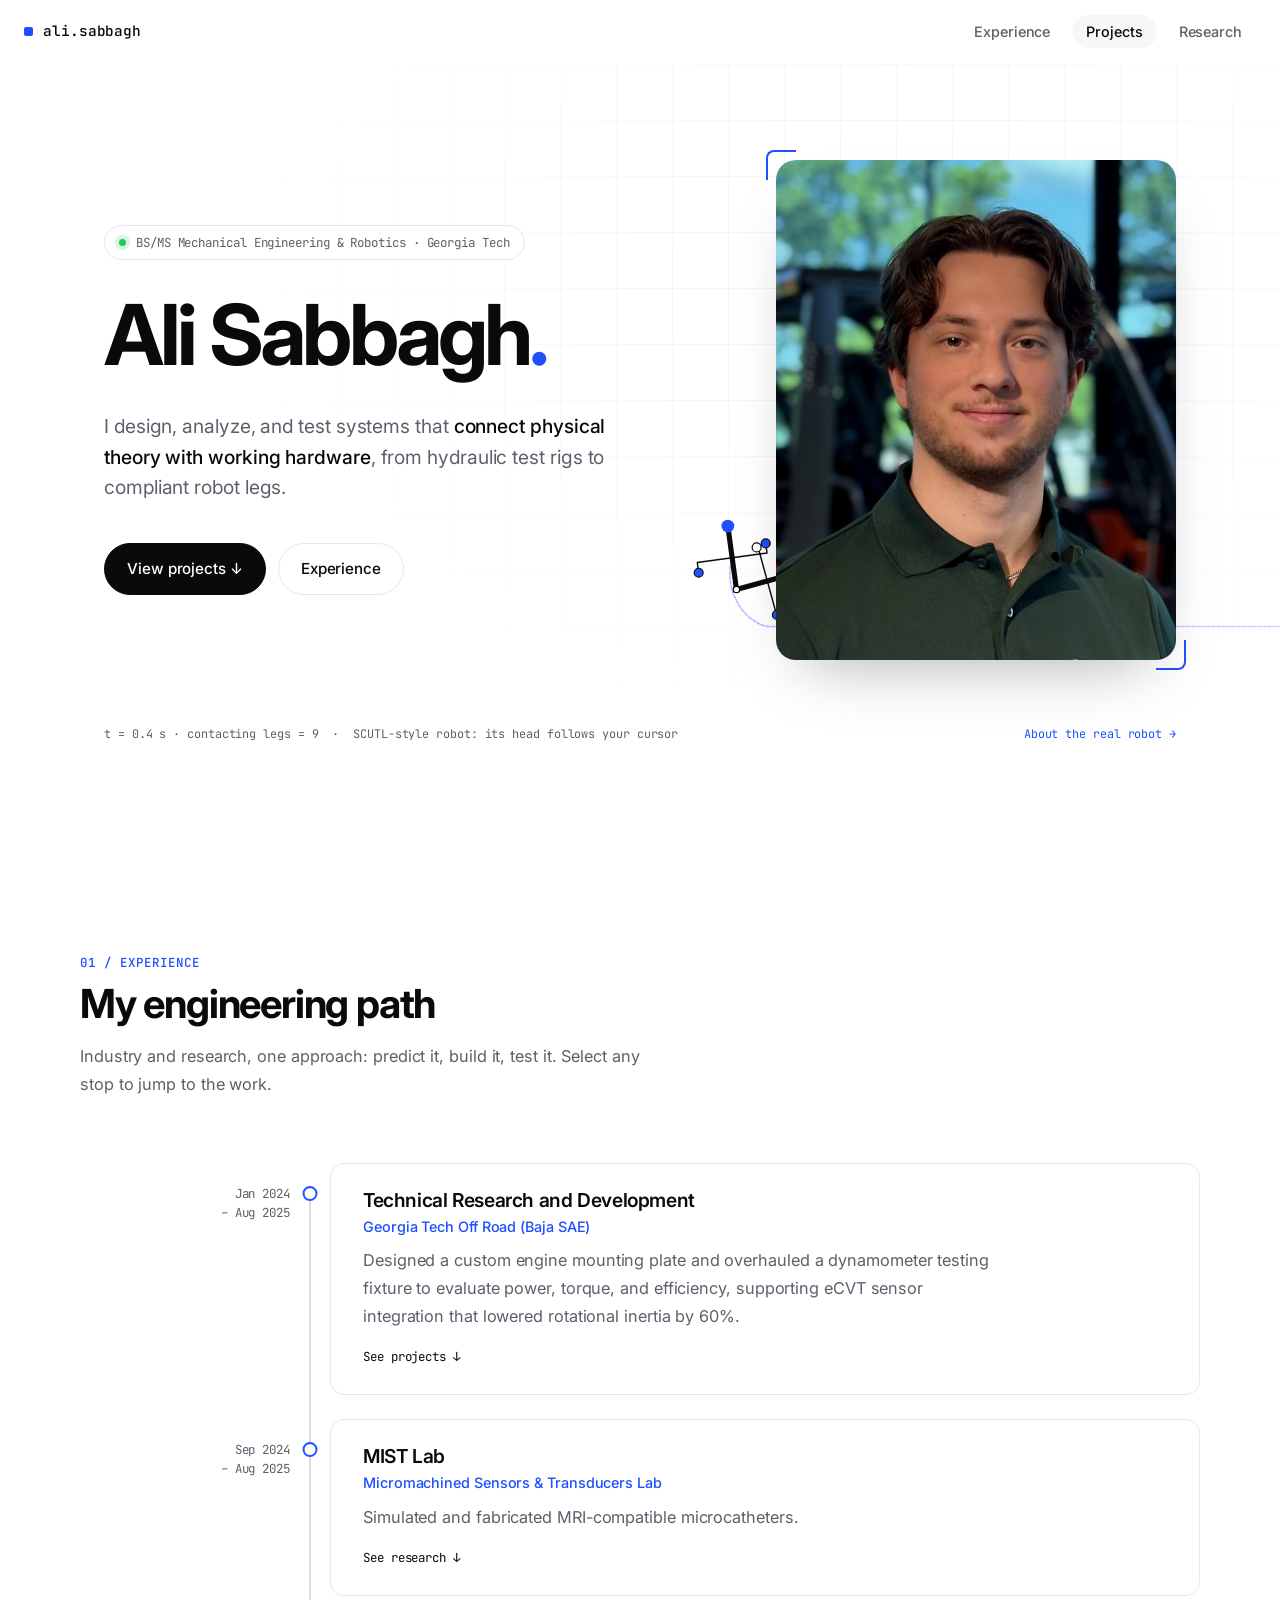
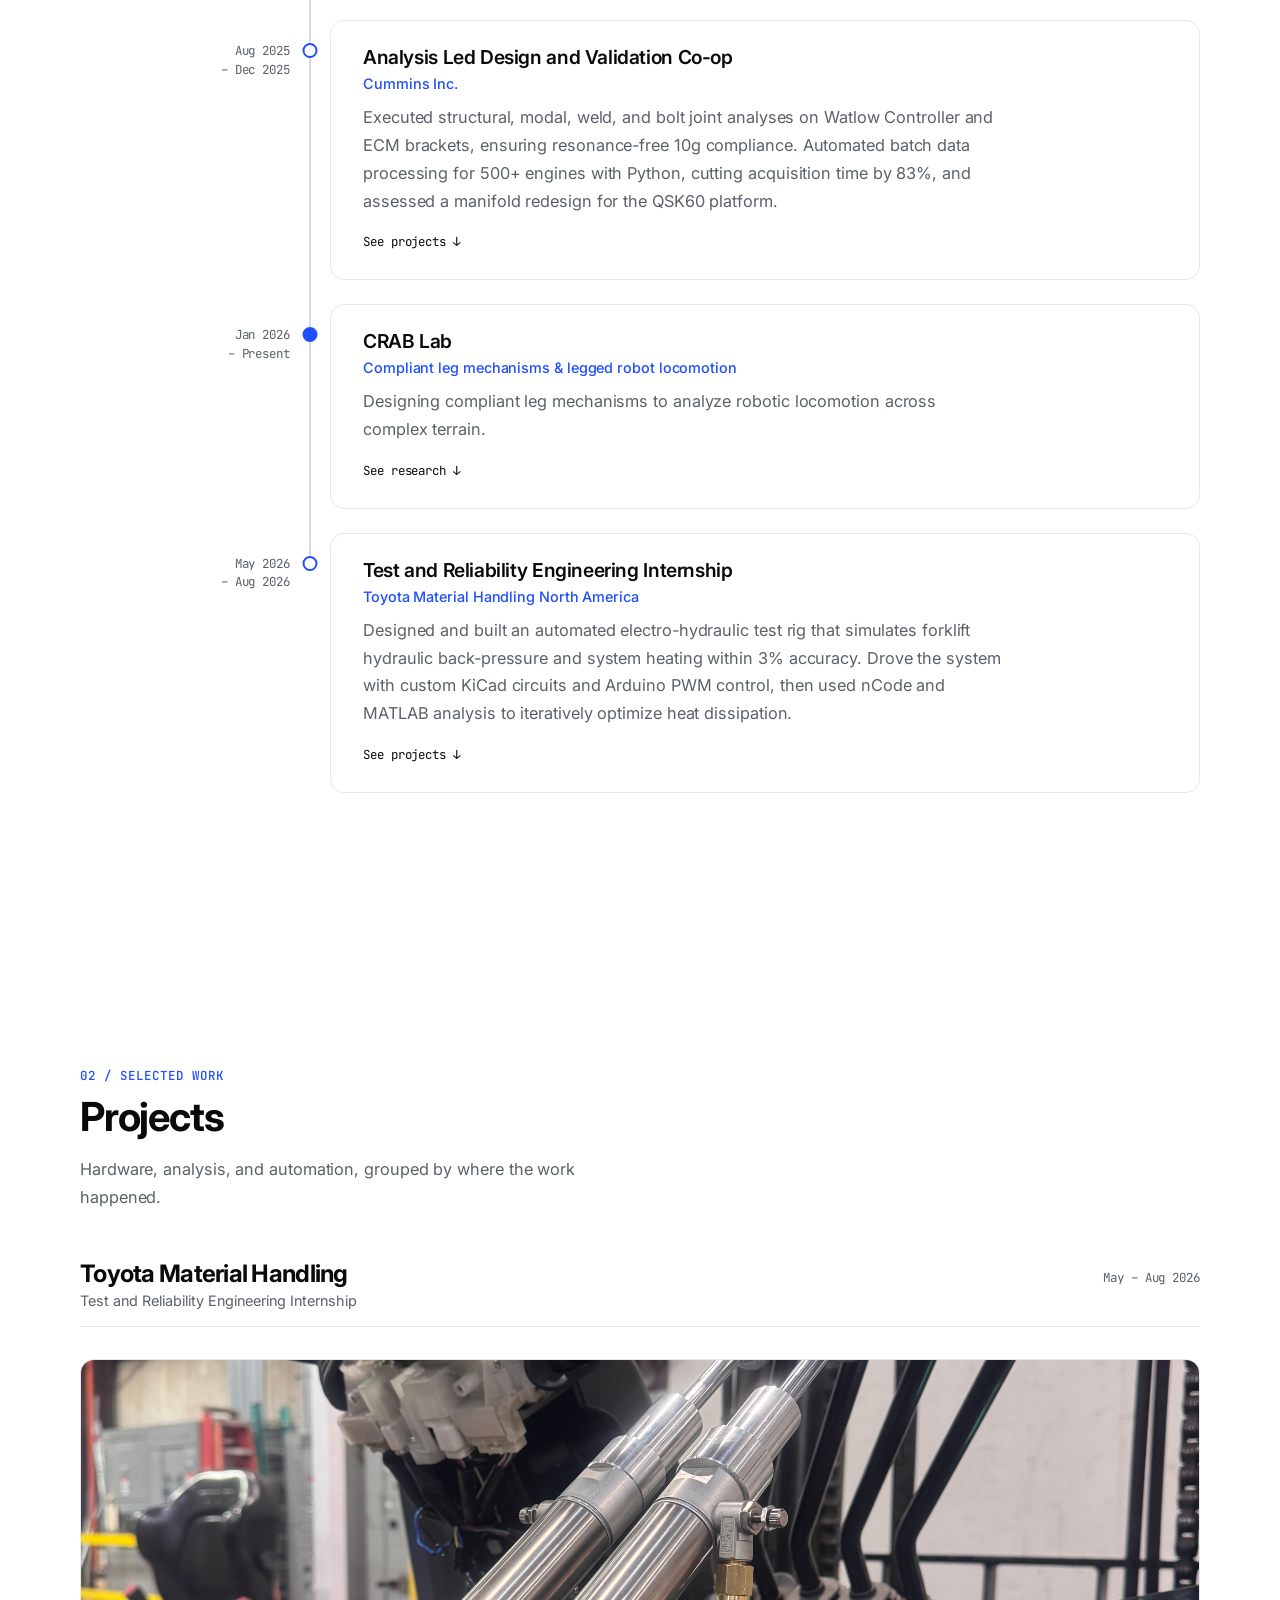
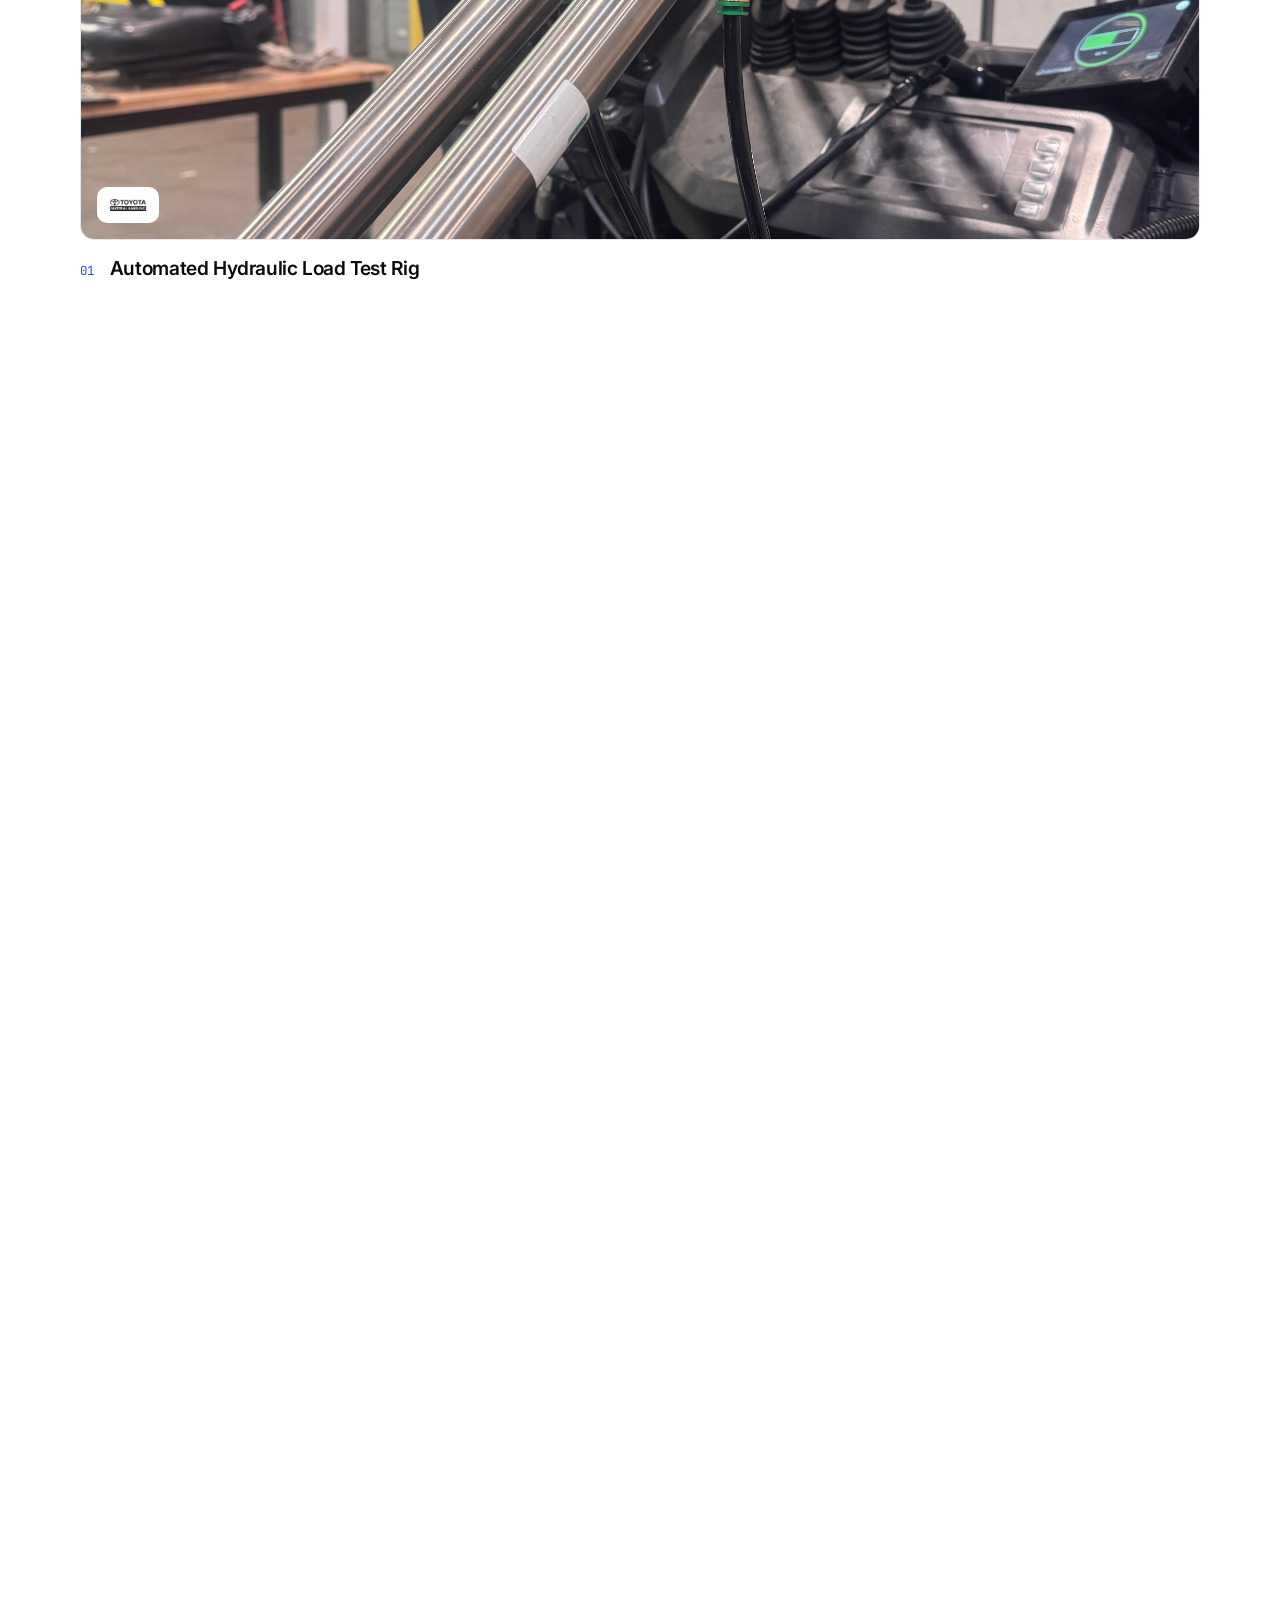
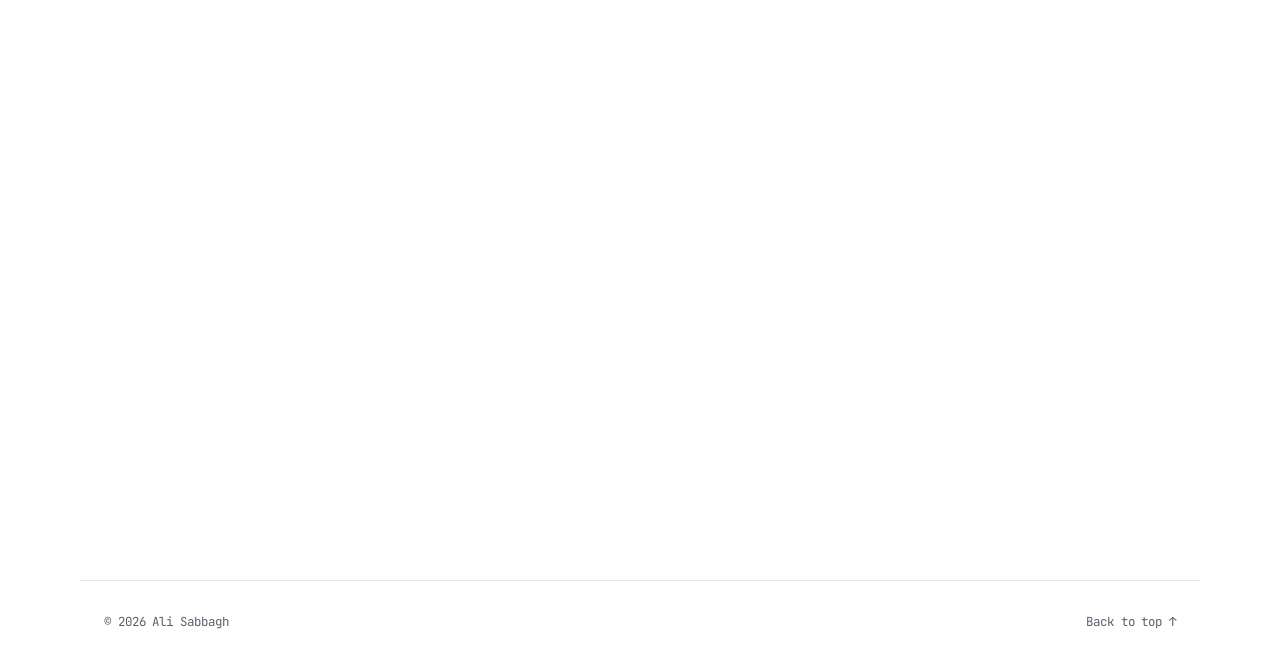
==== index.html @ c1d0563e "Redesign portfolio: white minimal theme, timeline, centipede hero, grouped work - New white design s" ====
<!DOCTYPE html>
<html lang="en">
<head>
  <meta charset="UTF-8">
  <meta name="viewport" content="width=device-width, initial-scale=1.0">
  <title>Ali Sabbagh — Mechanical Engineering &amp; Robotics</title>
  <meta name="description" content="Portfolio of Ali Sabbagh: mechanical engineering and robotics projects across Cummins, Toyota Material Handling, and Georgia Tech research labs.">

  <link rel="preconnect" href="https://fonts.googleapis.com">
  <link rel="preconnect" href="https://fonts.gstatic.com" crossorigin>
  <link href="https://fonts.googleapis.com/css2?family=Inter:wght@400;500;600;700&family=JetBrains+Mono:wght@400;500&display=swap" rel="stylesheet">

  <script>document.documentElement.classList.add('js');</script>
  <link rel="stylesheet" href="css/style.css">
</head>
<body>

  <!-- ============================= NAVIGATION ============================= -->
  <nav class="site-nav">
    <a class="site-nav__brand" href="#home">ali.sabbagh</a>
    <ul class="site-nav__list">
      <li><a class="site-nav__link" href="#experience">Experience</a></li>
      <li><a class="site-nav__link" href="#projects">Projects</a></li>
      <li><a class="site-nav__link" href="#research">Research</a></li>
    </ul>
  </nav>

  <main>

    <!-- ============================= HERO ============================= -->
    <section id="home" class="hero">
      <canvas id="scuttl-canvas" class="hero__canvas" aria-hidden="true"></canvas>
      <div class="container">
        <div class="hero__inner">
          <div class="reveal">
            <div class="hero__status">BS/MS Mechanical Engineering &amp; Robotics · Georgia Tech</div>
            <h1 class="hero__name">Ali Sabbagh<span>.</span></h1>
            <p class="hero__tagline">
              I design, analyze, and test systems that
              <strong>connect physical theory with working hardware</strong>,
              from hydraulic test rigs to compliant robot legs.
            </p>
            <div class="hero__actions">
              <a class="btn btn--primary" href="#projects">View projects &darr;</a>
              <a class="btn btn--ghost" href="#experience">Experience</a>
            </div>
          </div>
          <div class="hero__photo reveal" style="--delay: 150ms">
            <img src="images/IMG_5562 (1).jpeg" alt="Portrait of Ali Sabbagh">
          </div>
        </div>

        <!-- Small caption for the simulation drawn behind the hero (js/centipede.js) -->
        <div class="hero__note reveal" style="--delay: 250ms">
          <span><span id="scuttl-readout">t = 0.0 s &middot; contacting legs = 10</span> &nbsp;&middot;&nbsp; SCUTL-style robot: its head follows your cursor</span>
          <a href="research/crab-lab.html">About the real robot &rarr;</a>
        </div>
      </div>
    </section>

    <!-- ============================= EXPERIENCE TIMELINE ============================= -->
    <!-- Chronological, top to bottom. Each card links to the matching project group
         (#toyota, #cummins, #personal) #mist, or #crab. Duplicate a .tl-item to add one. -->
    <section id="experience" class="section container">
      <div class="section-layout">
        <div class="section-head reveal">
          <span class="eyebrow">01 / Experience</span>
          <h2 class="section-heading">My engineering path</h2>
          <p class="section-lede">Industry and research, one approach: predict it, build it, test it. Select any stop to jump to the work.</p>
        </div>

        <ol class="timeline">

          <li class="tl-item reveal">
            <div class="tl-date">Jan 2024<br>&ndash; Aug 2025</div>
            <div class="tl-rail"></div>
            <a class="tl-card" href="#personal">
              <div class="tl-card__role">Technical Research and Development</div>
              <div class="tl-card__org">Georgia Tech Off Road (Baja SAE)</div>
              <p class="tl-card__text">Designed a custom engine mounting plate and overhauled a dynamometer testing fixture to evaluate power, torque, and efficiency, supporting eCVT sensor integration that lowered rotational inertia by 60%.</p>
              <span class="tl-card__cta">See projects &darr;</span>
            </a>
          </li>

          <li class="tl-item reveal">
            <div class="tl-date">Sep 2024<br>&ndash; Aug 2025</div>
            <div class="tl-rail"></div>
            <a class="tl-card" href="#mist">
              <div class="tl-card__role">MIST Lab</div>
              <div class="tl-card__org">Micromachined Sensors &amp; Transducers Lab</div>
              <p class="tl-card__text">Simulated and fabricated MRI-compatible microcatheters.</p>
              <span class="tl-card__cta">See research &darr;</span>
            </a>
          </li>

          <li class="tl-item reveal">
            <div class="tl-date">Aug 2025<br>&ndash; Dec 2025</div>
            <div class="tl-rail"></div>
            <a class="tl-card" href="#cummins">
              <div class="tl-card__role">Analysis Led Design and Validation Co-op</div>
              <div class="tl-card__org">Cummins Inc.</div>
              <p class="tl-card__text">Executed structural, modal, weld, and bolt joint analyses on Watlow Controller and ECM brackets, ensuring resonance-free 10g compliance. Automated batch data processing for 500+ engines with Python, cutting acquisition time by 83%, and assessed a manifold redesign for the QSK60 platform.</p>
              <span class="tl-card__cta">See projects &darr;</span>
            </a>
          </li>

          <li class="tl-item tl-item--now reveal">
            <div class="tl-date">Jan 2026<br>&ndash; Present</div>
            <div class="tl-rail"></div>
            <a class="tl-card" href="#crab">
              <div class="tl-card__role">CRAB Lab</div>
              <div class="tl-card__org">Compliant leg mechanisms &amp; legged robot locomotion</div>
              <p class="tl-card__text">Designing compliant leg mechanisms to analyze robotic locomotion across complex terrain.</p>
              <span class="tl-card__cta">See research &darr;</span>
            </a>
          </li>

          <li class="tl-item reveal">
            <div class="tl-date">May 2026<br>&ndash; Aug 2026</div>
            <div class="tl-rail"></div>
            <a class="tl-card" href="#toyota">
              <div class="tl-card__role">Test and Reliability Engineering Internship</div>
              <div class="tl-card__org">Toyota Material Handling North America</div>
              <p class="tl-card__text">Designed and built an automated electro-hydraulic test rig that simulates forklift hydraulic back-pressure and system heating within 3% accuracy. Drove the system with custom KiCad circuits and Arduino PWM control, then used nCode and MATLAB analysis to iteratively optimize heat dissipation.</p>
              <span class="tl-card__cta">See projects &darr;</span>
            </a>
          </li>

        </ol>
      </div>
    </section>

    <!-- ============================= PROJECTS ============================= -->
    <!-- One group per experience; ids match the timeline links above. -->
    <section id="projects" class="section container">
      <div class="section-layout">
        <div class="section-head reveal">
          <span class="eyebrow">02 / Selected work</span>
          <h2 class="section-heading">Projects</h2>
          <p class="section-lede">Hardware, analysis, and automation, grouped by where the work happened.</p>
        </div>
        <div class="project-groups">

        <div class="project-group" id="toyota">
          <div class="project-group__head reveal">
            <h3 class="project-group__title">Toyota Material Handling<small>Test and Reliability Engineering Internship</small></h3>
            <span class="project-group__dates">May &ndash; Aug 2026</span>
          </div>
          <div class="thumb-grid thumb-grid--projects thumb-grid--featured">

        <a class="thumb reveal" href="projects/project-1.html">
                      <div class="thumb__image-wrap">
                        <img class="thumb__image thumb__image--fill" src="images/IMG_6176.JPG" alt="Automated Hydraulic Load Test Rig thumbnail">
                        <div class="thumb__logo thumb__logo--white-bg"><img src="images/Toyota_Material_Handling_Logo.jpg" alt="Toyota Material Handling logo"></div>
                      </div>
                      <div class="thumb__meta"><span class="thumb__index">01</span><span class="thumb__title">Automated Hydraulic Load Test Rig</span></div>
                    </a>

          </div>
        </div>

        <div class="project-group" id="cummins">
          <div class="project-group__head reveal">
            <h3 class="project-group__title">Cummins<small>Analysis Led Design and Validation Co-op</small></h3>
            <span class="project-group__dates">Aug &ndash; Dec 2025</span>
          </div>
          <div class="thumb-grid thumb-grid--projects thumb-grid--three">

        <a class="thumb reveal" href="projects/project-2.html">
                      <div class="thumb__image-wrap">
                        <img class="thumb__image thumb__image--fill" src="images/maxStressWatlow.svg" alt="QSK78 Bracket Structural Validation thumbnail">
                        <div class="thumb__logo"><img src="images/Cummins-Logo.png" alt="Cummins logo"></div>
                      </div>
                      <div class="thumb__meta"><span class="thumb__index">02</span><span class="thumb__title">QSK78 Bracket Structural Validation</span></div>
                    </a>

        <a class="thumb reveal" href="projects/project-3.html">
                      <div class="thumb__image-wrap">
                        <img class="thumb__image thumb__image--inset" src="images/pipeline.svg" alt="Duty Cycle Data Pipeline Automation thumbnail">
                        <div class="thumb__logo"><img src="images/Cummins-Logo.png" alt="Cummins logo"></div>
                      </div>
                      <div class="thumb__meta"><span class="thumb__index">03</span><span class="thumb__title">Duty Cycle Data Pipeline Automation</span></div>
                    </a>

        <a class="thumb reveal" href="projects/project-4.html">
                      <div class="thumb__image-wrap">
                        <img class="thumb__image thumb__image--fill" src="images/maxStress.svg" alt="Handhold Cover Structural &amp; Weld Validation thumbnail">
                        <div class="thumb__logo"><img src="images/Cummins-Logo.png" alt="Cummins logo"></div>
                      </div>
                      <div class="thumb__meta"><span class="thumb__index">04</span><span class="thumb__title">Handhold Cover Structural &amp; Weld Validation</span></div>
                    </a>

          </div>
        </div>

        <div class="project-group" id="personal">
          <div class="project-group__head reveal">
            <h3 class="project-group__title">Personal &amp; class projects<small>Georgia Tech Off Road and coursework</small></h3>
            <span class="project-group__dates">Jan 2024 &ndash; present</span>
          </div>
          <div class="thumb-grid thumb-grid--projects ">

        <a class="thumb reveal" href="projects/project-5.html">
                      <div class="thumb__image-wrap">
                        <img class="thumb__image" src="images/dynoCad.svg" alt="Dynamometer Engine Mount thumbnail">
                      </div>
                      <div class="thumb__meta"><span class="thumb__index">05</span><span class="thumb__title">Dynamometer Engine Mount</span></div>
                      <div class="thumb__subtitle">eCVT dynamometer test rig · Georgia Tech Off Road</div>
                    </a>

        <a class="thumb reveal" href="projects/project-6.html">
                      <div class="thumb__image-wrap">
                        <img class="thumb__image" src="images/labeledCad.svg" alt="The Emotional Wrecks Robot thumbnail">
                      </div>
                      <div class="thumb__meta"><span class="thumb__index">06</span><span class="thumb__title">The Emotional Wrecks Robot</span></div>
                      <div class="thumb__subtitle">ME 2110, Georgia Tech</div>
                    </a>

          </div>
        </div>

        </div>
      </div>
    </section>

    <!-- ============================= RESEARCH ============================= -->
    <!-- One group per lab; ids match the timeline links. -->
    <section id="research" class="section container">
      <div class="section-layout">
        <div class="section-head reveal">
          <span class="eyebrow">03 / Labs</span>
          <h2 class="section-heading">Research</h2>
          <p class="section-lede">Two labs at Georgia Tech: legged robot locomotion and MRI-compatible microcatheters.</p>
        </div>
        <div class="project-groups">

        <div class="project-group" id="crab">
          <div class="project-group__head reveal">
            <h3 class="project-group__title"><a href="research/crab-lab.html">CRAB Lab</a><small>Compliant leg mechanisms &amp; legged robot locomotion</small></h3>
            <span class="project-group__dates">Jan 2026 &ndash; present</span>
          </div>
          <div class="thumb-grid thumb-grid--projects thumb-grid--three">

            <a class="thumb reveal" href="research/crab-compliant-leg.html">
              <div class="thumb__image-wrap">
                <img class="thumb__image thumb__image--fill" src="images/crab-compliant-leg-3d.png" alt="Compliant Leg Redesign thumbnail">
              </div>
              <div class="thumb__meta"><span class="thumb__index">01</span><span class="thumb__title">Compliant Leg Redesign</span></div>
              <div class="thumb__subtitle">Variable-stiffness legs for the SCUTTLE robot</div>
            </a>

            <a class="thumb reveal" href="research/crab-steering-tests.html" style="--delay: 100ms">
              <div class="thumb__image-wrap">
                <img class="thumb__image thumb__image--inset" src="images/crab-scutl-steering-endpoints.png" alt="SCUTL Steering Tests thumbnail">
              </div>
              <div class="thumb__meta"><span class="thumb__index">02</span><span class="thumb__title">SCUTL Steering Tests</span></div>
              <div class="thumb__subtitle">Steering a centipede robot by posture alone</div>
            </a>

            <a class="thumb reveal" href="research/crab-lab.html#locomotion" style="--delay: 200ms">
              <div class="thumb__image-wrap">
                <img class="thumb__image thumb__image--fill" src="images/crab-scuttle-rough-terrain.png" alt="Multi-Legged Locomotion Study thumbnail">
              </div>
              <div class="thumb__meta"><span class="thumb__index">03</span><span class="thumb__title">Multi-Legged Locomotion Study</span></div>
              <div class="thumb__subtitle">Team robophysics study, presented at APS 2026</div>
            </a>

          </div>
        </div>

        <div class="project-group" id="mist">
          <div class="project-group__head reveal">
            <h3 class="project-group__title"><a href="research/mist-lab.html">MIST Lab</a><small>Micromachined Sensors &amp; Transducers Lab</small></h3>
            <span class="project-group__dates">Sep 2024 &ndash; Aug 2025</span>
          </div>
          <div class="thumb-grid thumb-grid--projects thumb-grid--featured">

            <a class="thumb reveal" href="research/mist-lab.html">
              <div class="thumb__image-wrap">
                <img class="thumb__image thumb__image--fill" src="images/IMG_3416.JPG" alt="MIST Lab MRI-compatible microcatheter thumbnail">
              </div>
              <div class="thumb__meta"><span class="thumb__index">01</span><span class="thumb__title">MRI-Compatible Microcatheters</span></div>
              <div class="thumb__subtitle">PURA-funded independent study</div>
            </a>

          </div>
        </div>

        </div>
      </div>
    </section>

    <!-- ============================= CLOSING ============================= -->
    <section class="cta container">
      <div class="cta__box reveal">
        <h2 class="cta__title">Building something physical? Let's talk.</h2>
        <p class="cta__text">Open to engineering roles and collaborations in mechanical design, test, and robotics.</p>
        <!-- TODO: replace with your real email address -->
        <a class="btn" href="mailto:you@example.com">Get in touch &rarr;</a>
      </div>
    </section>

  </main>

  <footer class="site-footer">
    <span>&copy; 2026 Ali Sabbagh</span>
    <a href="#home">Back to top &uarr;</a>
  </footer>

  <script src="js/main.js"></script>
  <script src="js/centipede.js"></script>
</body>
</html>
---- css/style.css ----
/* =========================================================
   Design tokens
   White canvas, near-black ink, ONE electric-blue accent.
   Inter for reading, JetBrains Mono only for small "spec sheet"
   labels (dates, indices, tags) — that's the whole techy vibe.
   ========================================================= */
:root {
  --color-bg: #FFFFFF;
  --color-surface: #F6F7F9;
  --color-text: #0A0A0B;
  --color-accent: #1F4FFF;
  --color-accent-soft: #EEF2FF;
  --color-border: #E7E8EC;
  --color-muted: #5B606B;

  --font-base: 'Inter', -apple-system, BlinkMacSystemFont, 'Segoe UI', sans-serif;
  --font-mono: 'JetBrains Mono', ui-monospace, 'SF Mono', Menlo, Consolas, monospace;

  --content-max-width: 1120px;
  --radius: 14px;
  --ease: cubic-bezier(0.2, 0.7, 0.2, 1);

  /* Spacing grid */
  --space-1: 8px;
  --space-2: 16px;
  --space-3: 24px;
  --space-4: 32px;
  --space-5: 40px;
  --space-6: 48px;
  --space-7: 56px;
  --space-8: 64px;
  --space-9: 72px;
  --space-10: 80px;
  --space-12: 96px;

  --content-padding: var(--space-3);
  --nav-height: var(--space-8);

  --space-block: var(--space-3);
  --space-title: var(--space-4);
  --space-subtitle: var(--space-2);
  --space-section: 128px;
  --space-section-mobile: var(--space-9);

  /* Typography scale */
  --text-display-size: clamp(2.75rem, 7vw, 5.25rem);
  --text-display-weight: 700;
  --text-display-line: 1.03;

  --text-h1-size: clamp(2rem, 4vw, 2.75rem);
  --text-h1-weight: 700;
  --text-h1-line: 1.1;

  --text-h2-size: clamp(1.9rem, 3.4vw, 2.5rem);
  --text-h2-weight: 700;
  --text-h2-line: 1.15;

  --text-h3-size: 1.35rem;
  --text-h3-weight: 600;
  --text-h3-line: 1.3;

  --text-subheader-size: 1.05rem;
  --text-subheader-weight: 600;
  --text-subheader-line: 1.4;

  --text-body-size: 1.02rem;
  --text-body-weight: 400;
  --text-body-line: 1.7;

  --text-small-size: 0.9rem;
  --text-small-weight: 400;
  --text-small-line: 1.5;

  --text-caption-size: 0.85rem;
  --text-caption-weight: 400;
  --text-caption-line: 1.5;

  --text-tag-size: 0.75rem;
  --text-tag-weight: 500;
  --text-tag-line: 1.4;
}

/* =========================================================
   Reset
   ========================================================= */
* { box-sizing: border-box; }

html {
  scroll-behavior: smooth;
  scroll-padding-top: var(--nav-height);
}

body {
  margin: 0;
  background-color: var(--color-bg);
  color: var(--color-text);
  font-family: var(--font-base);
  font-size: var(--text-body-size);
  font-weight: var(--text-body-weight);
  line-height: var(--text-body-line);
  -webkit-font-smoothing: antialiased;
  letter-spacing: -0.005em;
}

::selection { background: var(--color-accent); color: #fff; }

img { max-width: 100%; display: block; }
a { color: inherit; text-decoration: none; }
ul { margin: 0; padding: 0; list-style: none; }
h1, h2, h3, p { margin: 0; }

@media (prefers-reduced-motion: reduce) {
  *, *::before, *::after {
    animation-duration: 0.001ms !important;
    animation-iteration-count: 1 !important;
    transition-duration: 0.001ms !important;
  }
  html { scroll-behavior: auto; }
  .reveal { opacity: 1 !important; transform: none !important; }
}

/* =========================================================
   Layout helpers
   ========================================================= */
.container {
  max-width: var(--content-max-width);
  margin: 0 auto;
  padding: 0 var(--content-padding);
}

.section { padding: var(--space-section) 0; }

.section-layout {
  display: flex;
  flex-direction: column;
  gap: var(--space-6);
}

/* Section header: mono index + title + optional lede */
.section-head { display: flex; flex-direction: column; gap: var(--space-1); }

.eyebrow {
  font-family: var(--font-mono);
  font-size: 0.78rem;
  font-weight: 500;
  letter-spacing: 0.08em;
  text-transform: uppercase;
  color: var(--color-accent);
}

.section-heading {
  font-size: var(--text-h2-size);
  font-weight: var(--text-h2-weight);
  line-height: var(--text-h2-line);
  letter-spacing: -0.03em;
}

.section-lede {
  color: var(--color-muted);
  max-width: 560px;
  margin-top: var(--space-1);
}

.section-layout__content { width: 100%; }

/* Scroll reveal (added by main.js; content stays visible without JS) */
.js .reveal {
  opacity: 0;
  transform: translateY(24px);
  transition: opacity 0.8s var(--ease), transform 0.8s var(--ease);
  transition-delay: var(--delay, 0ms);
}
.js .reveal.is-visible { opacity: 1; transform: none; }

/* =========================================================
   Top navigation — frosted white bar
   ========================================================= */
.site-nav {
  position: fixed;
  top: 0; left: 0; right: 0;
  min-height: var(--nav-height);
  display: flex;
  align-items: center;
  justify-content: center;
  gap: var(--space-4);
  background-color: rgba(255, 255, 255, 0.8);
  -webkit-backdrop-filter: saturate(180%) blur(14px);
  backdrop-filter: saturate(180%) blur(14px);
  border-bottom: 1px solid transparent;
  padding: 0 var(--content-padding);
  z-index: 100;
  transition: border-color 0.3s ease;
}
.site-nav.is-scrolled { border-bottom-color: var(--color-border); }

.site-nav__brand {
  font-family: var(--font-mono);
  font-weight: 500;
  font-size: 0.9rem;
  margin-right: auto;
  display: inline-flex;
  align-items: center;
  gap: 10px;
}
.site-nav__brand::before {
  content: "";
  width: 9px; height: 9px;
  background: var(--color-accent);
  border-radius: 2px;
}

.site-nav__list {
  display: flex;
  flex-wrap: wrap;
  justify-content: center;
  gap: 4px 8px;
}

.site-nav__link {
  display: inline-block;
  font-size: var(--text-small-size);
  font-weight: 500;
  line-height: var(--text-small-line);
  color: var(--color-muted);
  padding: 6px 14px;
  border-radius: 999px;
  transition: color 0.25s ease, background-color 0.25s ease;
}
.site-nav__link:hover { color: var(--color-text); background: var(--color-surface); }
.site-nav__link.is-active { color: var(--color-text); background: var(--color-surface); }

main { padding-top: var(--nav-height); }

/* =========================================================
   Hero — big statement over a faint engineering grid
   ========================================================= */
.hero {
  position: relative;
  padding: var(--space-12) 0 var(--space-10);
  overflow: hidden;
}
.hero::before {
  content: "";
  position: absolute;
  inset: 0;
  background-image:
    linear-gradient(to right, rgba(10, 10, 11, 0.05) 1px, transparent 1px),
    linear-gradient(to bottom, rgba(10, 10, 11, 0.05) 1px, transparent 1px);
  background-size: 56px 56px;
  -webkit-mask-image: radial-gradient(ellipse 70% 80% at 70% 30%, #000 0%, transparent 75%);
  mask-image: radial-gradient(ellipse 70% 80% at 70% 30%, #000 0%, transparent 75%);
  pointer-events: none;
}

.hero__inner {
  position: relative;
  display: grid;
  grid-template-columns: 1.35fr 1fr;
  gap: var(--space-8);
  align-items: center;
}

.hero__status {
  display: inline-flex;
  align-items: center;
  gap: 10px;
  font-family: var(--font-mono);
  font-size: 0.78rem;
  color: var(--color-muted);
  border: 1px solid var(--color-border);
  background: #fff;
  border-radius: 999px;
  padding: 6px 14px;
  margin-bottom: var(--space-4);
}
.hero__status::before {
  content: "";
  width: 7px; height: 7px;
  border-radius: 50%;
  background: #22C55E;
  box-shadow: 0 0 0 4px rgba(34, 197, 94, 0.18);
}

.hero__name {
  font-size: var(--text-display-size);
  font-weight: var(--text-display-weight);
  line-height: var(--text-display-line);
  letter-spacing: -0.045em;
}
.hero__name span { color: var(--color-accent); }

.hero__tagline {
  margin-top: var(--space-4);
  max-width: 520px;
  font-size: 1.2rem;
  line-height: 1.6;
  color: var(--color-muted);
}
.hero__tagline strong { color: var(--color-text); font-weight: 500; }

.hero__actions { display: flex; flex-wrap: wrap; gap: 12px; margin-top: var(--space-5); }

.btn {
  display: inline-flex;
  align-items: center;
  gap: 8px;
  font-size: 0.95rem;
  font-weight: 500;
  padding: 12px 22px;
  border-radius: 999px;
  border: 1px solid var(--color-text);
  transition: transform 0.25s var(--ease), background-color 0.25s ease, color 0.25s ease;
}
.btn--primary { background: var(--color-text); color: #fff; }
.btn--primary:hover { background: var(--color-accent); border-color: var(--color-accent); transform: translateY(-2px); }
.btn--ghost { border-color: var(--color-border); }
.btn--ghost:hover { border-color: var(--color-text); transform: translateY(-2px); }

.hero__photo {
  position: relative;
  justify-self: end;
  width: 100%;
  max-width: 400px;
}
.hero__photo img {
  width: 100%;
  aspect-ratio: 4 / 5;
  object-fit: cover;
  border-radius: 20px;
  box-shadow: 0 30px 60px -30px rgba(10, 10, 11, 0.35);
}
/* corner ticks, like a drawing's registration marks */
.hero__photo::before,
.hero__photo::after {
  content: "";
  position: absolute;
  width: 28px; height: 28px;
  border: 2px solid var(--color-accent);
  z-index: 1;
}
.hero__photo::before { top: -10px; left: -10px; border-right: 0; border-bottom: 0; border-top-left-radius: 8px; }
.hero__photo::after { bottom: -10px; right: -10px; border-left: 0; border-top: 0; border-bottom-right-radius: 8px; }

/* Impact numbers row */
.stats {
  position: relative;
  display: grid;
  grid-template-columns: repeat(4, 1fr);
  margin-top: var(--space-12);
  border-top: 1px solid var(--color-border);
}
.stat { padding: var(--space-4) var(--space-3) 0 0; }
.stat + .stat { padding-left: var(--space-3); border-left: 1px solid var(--color-border); }
.stat__value {
  font-size: clamp(2rem, 4vw, 3rem);
  font-weight: 700;
  letter-spacing: -0.04em;
  line-height: 1.1;
}
.stat__label {
  margin-top: 6px;
  font-family: var(--font-mono);
  font-size: 0.74rem;
  line-height: 1.5;
  color: var(--color-muted);
  text-transform: uppercase;
  letter-spacing: 0.04em;
}

/* =========================================================
   Centipede robot: roams the whole hero, behind the content
   ========================================================= */
.hero__canvas {
  position: absolute;
  inset: 0;
  width: 100%;
  height: 100%;
  pointer-events: none;   /* the page listens for the cursor instead */
  z-index: 0;
}
.hero > .container { position: relative; z-index: 1; }
.hero__note {
  display: flex;
  justify-content: space-between;
  align-items: center;
  gap: var(--space-2);
  flex-wrap: wrap;
  margin-top: var(--space-8);
  font-family: var(--font-mono);
  font-size: 0.74rem;
  color: var(--color-muted);
}
.hero__note a { color: var(--color-accent); }
.hero__note a:hover { text-decoration: underline; }

/* =========================================================
   Timeline — vertical, chronological; each card jumps to its work
   ========================================================= */
.timeline { display: flex; flex-direction: column; margin-top: var(--space-2); }

.tl-item {
  display: grid;
  grid-template-columns: 170px 40px 1fr;
  align-items: start;
}

.tl-date {
  padding-top: 22px;
  text-align: right;
  font-family: var(--font-mono);
  font-size: 0.78rem;
  line-height: 1.5;
  color: var(--color-muted);
}

/* The rail: a hairline with a dot per entry */
.tl-rail { position: relative; align-self: stretch; }
.tl-rail::before {
  content: "";
  position: absolute;
  left: 50%; top: 0; bottom: 0;
  width: 2px;
  background: #D9DBE2;
  transform: translateX(-50%);
}
.tl-item:first-child .tl-rail::before { top: 28px; }
.tl-item:last-child .tl-rail::before { bottom: calc(100% - 28px); }
.tl-rail::after {
  content: "";
  position: absolute;
  left: 50%; top: 23px;
  width: 11px; height: 11px;
  border-radius: 50%;
  background: #fff;
  border: 2px solid #C3C6D0;
  transform: translateX(-50%);
  transition: border-color 0.4s ease, background-color 0.4s ease, box-shadow 0.4s ease;
}
.tl-item.is-visible .tl-rail::after { border-color: var(--color-accent); }
.tl-item:hover .tl-rail::after,
.tl-item:focus-within .tl-rail::after {
  background: var(--color-accent);
  box-shadow: 0 0 0 5px var(--color-accent-soft);
}
.tl-item--now .tl-rail::after { background: var(--color-accent); animation: tl-pulse 2.2s ease-out infinite; }
@keyframes tl-pulse {
  0% { box-shadow: 0 0 0 0 rgba(31, 79, 255, 0.35); }
  100% { box-shadow: 0 0 0 10px rgba(31, 79, 255, 0); }
}

.tl-card {
  display: block;
  margin-bottom: var(--space-3);
  padding: var(--space-3) var(--space-4);
  border: 1px solid var(--color-border);
  border-radius: var(--radius);
  background: #fff;
  transition: transform 0.4s var(--ease), border-color 0.3s ease, box-shadow 0.4s var(--ease);
}
.tl-item:last-child .tl-card { margin-bottom: 0; }
.tl-card:hover,
.tl-card:focus-visible {
  transform: translateX(6px);
  border-color: var(--color-accent);
  box-shadow: 0 18px 40px -24px rgba(10, 10, 11, 0.3);
  outline: none;
}
.tl-card__role { font-size: 1.2rem; font-weight: 600; letter-spacing: -0.02em; line-height: 1.3; }
.tl-card__org { margin-top: 2px; font-size: var(--text-small-size); font-weight: 500; color: var(--color-accent); }
.tl-card__text { margin-top: var(--space-1); color: var(--color-muted); max-width: 640px; }
.tl-card__cta {
  display: inline-block;
  margin-top: var(--space-2);
  font-family: var(--font-mono);
  font-size: 0.78rem;
  color: var(--color-text);
  transition: color 0.25s ease, transform 0.3s var(--ease);
}
.tl-card:hover .tl-card__cta { color: var(--color-accent); transform: translateX(4px); }

/* =========================================================
   Project groups (one per experience)
   ========================================================= */
.project-groups { display: flex; flex-direction: column; gap: var(--space-12); }
.project-group { scroll-margin-top: var(--nav-height); }
.project-group__head {
  display: flex;
  justify-content: space-between;
  align-items: baseline;
  flex-wrap: wrap;
  gap: 4px var(--space-3);
  padding-bottom: var(--space-2);
  margin-bottom: var(--space-4);
  border-bottom: 1px solid var(--color-border);
}
.project-group__title { font-size: 1.5rem; font-weight: 700; letter-spacing: -0.03em; line-height: 1.2; }
.project-group__title small {
  display: block;
  margin-top: 4px;
  font-size: var(--text-small-size);
  font-weight: 400;
  letter-spacing: 0;
  color: var(--color-muted);
}
.project-group__dates { font-family: var(--font-mono); font-size: 0.78rem; color: var(--color-muted); }

.accent-name { color: var(--color-accent); font-weight: 600; }

/* =========================================================
   Projects & research — large image cards
   ========================================================= */
.thumb-grid {
  display: grid;
  grid-template-columns: repeat(2, 1fr);
  gap: var(--space-5) var(--space-4);
}
.thumb-grid--featured { grid-template-columns: 1fr; }
.thumb-grid--three { grid-template-columns: repeat(3, 1fr); gap: var(--space-4) var(--space-3); }

.thumb { display: block; min-width: 0; counter-increment: card; }

.thumb__image-wrap {
  position: relative;
  border-radius: var(--radius);
  overflow: hidden;
  background: var(--color-surface);
  border: 1px solid var(--color-border);
  transition: transform 0.5s var(--ease), box-shadow 0.5s var(--ease), border-color 0.3s ease;
}

.thumb__image {
  width: 100%;
  aspect-ratio: 16 / 10;
  object-fit: contain;
  background-color: var(--color-surface);
  margin: 0;
  transition: transform 0.7s var(--ease);
}
.thumb__image--fill { object-fit: cover; }
.thumb__image--inset { padding: var(--space-4); }

.thumb-grid--featured .thumb__image { aspect-ratio: 21 / 9; }
.thumb-grid--three .thumb__image { aspect-ratio: 4 / 3; }

/* Images that are not wrapped get the same card chrome */
.thumb > .thumb__image {
  border-radius: var(--radius);
  border: 1px solid var(--color-border);
  margin-bottom: 0;
}

.thumb__logo {
  position: absolute;
  left: var(--space-2);
  bottom: var(--space-2);
  display: flex;
  align-items: center;
  padding: 8px 12px;
  background: rgba(255, 255, 255, 0.92);
  -webkit-backdrop-filter: blur(8px);
  backdrop-filter: blur(8px);
  border-radius: 10px;
}
.thumb__logo--white-bg { background: #fff; }
.thumb__logo img { display: block; height: 20px; width: auto; }

.thumb:hover .thumb__image-wrap {
  transform: translateY(-6px);
  border-color: transparent;
  box-shadow: 0 24px 48px -24px rgba(10, 10, 11, 0.28), 0 0 0 1px var(--color-accent);
}
.thumb:hover .thumb__image { transform: scale(1.03); }
.thumb > .thumb__image { transition: transform 0.5s var(--ease), box-shadow 0.5s var(--ease); }
.thumb:hover > .thumb__image {
  transform: translateY(-6px);
  box-shadow: 0 24px 48px -24px rgba(10, 10, 11, 0.28), 0 0 0 1px var(--color-accent);
}

.thumb__meta {
  display: flex;
  align-items: baseline;
  gap: var(--space-2);
  margin-top: var(--space-2);
}
.thumb__index {
  font-family: var(--font-mono);
  font-size: 0.78rem;
  color: var(--color-accent);
}
.thumb__title {
  font-size: 1.2rem;
  font-weight: 600;
  line-height: 1.3;
  letter-spacing: -0.02em;
  display: inline-flex;
  gap: 8px;
  align-items: baseline;
}
.thumb__title::after {
  content: "\2197";
  color: var(--color-muted);
  opacity: 0;
  transform: translate(-4px, 4px);
  transition: opacity 0.3s ease, transform 0.3s var(--ease);
}
.thumb:hover .thumb__title::after { opacity: 1; transform: none; color: var(--color-accent); }

.thumb__subtitle {
  font-size: var(--text-small-size);
  line-height: var(--text-small-line);
  color: var(--color-muted);
  margin-top: 4px;
}
.thumb__meta + .thumb__subtitle { padding-left: 2.6rem; margin-top: 2px; }

/* =========================================================
   Experience — timeline
   ========================================================= */
.experience-list { display: flex; flex-direction: column; }

.experience-item {
  display: grid;
  grid-template-columns: 200px 1fr;
  gap: var(--space-4);
  padding: var(--space-5) 0;
  border-top: 1px solid var(--color-border);
}
.experience-list .experience-item:last-child { border-bottom: 1px solid var(--color-border); }

.experience-item__main { order: 2; }
.experience-item__dates {
  order: 1;
  font-family: var(--font-mono);
  font-size: 0.8rem;
  line-height: 1.6;
  color: var(--color-muted);
  padding-top: 4px;
}

.experience-item__role {
  font-size: 1.25rem;
  font-weight: 600;
  letter-spacing: -0.02em;
  line-height: 1.3;
}
.experience-item__org {
  font-size: var(--text-small-size);
  color: var(--color-accent);
  font-weight: 500;
  margin-top: 4px;
}
.experience-item__description {
  margin-top: var(--space-2);
  color: var(--color-muted);
  max-width: 680px;
}

/* =========================================================
   Closing call-to-action
   ========================================================= */
.cta {
  padding: var(--space-10) 0 var(--space-12);
  text-align: left;
}
.cta__box {
  background: var(--color-text);
  color: #fff;
  border-radius: 28px;
  padding: clamp(40px, 7vw, 88px);
  position: relative;
  overflow: hidden;
}
.cta__box::before {
  content: "";
  position: absolute;
  inset: 0;
  background-image:
    linear-gradient(to right, rgba(255, 255, 255, 0.07) 1px, transparent 1px),
    linear-gradient(to bottom, rgba(255, 255, 255, 0.07) 1px, transparent 1px);
  background-size: 48px 48px;
  -webkit-mask-image: radial-gradient(ellipse 60% 100% at 100% 0%, #000, transparent 70%);
  mask-image: radial-gradient(ellipse 60% 100% at 100% 0%, #000, transparent 70%);
}
.cta__title {
  position: relative;
  font-size: var(--text-h2-size);
  line-height: 1.1;
  letter-spacing: -0.035em;
  max-width: 640px;
}
.cta__text { position: relative; margin-top: var(--space-2); color: rgba(255, 255, 255, 0.65); max-width: 460px; }
.cta__box .btn { position: relative; margin-top: var(--space-4); background: #fff; color: var(--color-text); border-color: #fff; }
.cta__box .btn:hover { background: var(--color-accent); border-color: var(--color-accent); color: #fff; transform: translateY(-2px); }

/* =========================================================
   Simple sub-page layout (project / research detail pages)
   ========================================================= */
.page-header__subtitle {
  margin-top: var(--space-1);
  font-size: var(--text-small-size);
  line-height: var(--text-small-line);
  color: var(--color-muted);
}

/* An award/credential tied to a page (e.g. a research grant), styled as
   plain accent-colored text directly under the subtitle. */
.page-header__award {
  margin-top: var(--space-1);
  font-size: var(--text-small-size);
  line-height: var(--text-small-line);
  color: var(--color-accent);
  font-weight: 600;
}

.page-header__award a {
  text-decoration: underline;
  color: inherit;
}

.back-link {
  display: inline-block;
  margin-bottom: var(--space-3);
  font-size: var(--text-small-size);
  line-height: var(--text-small-line);
  font-weight: 500;
  color: var(--color-accent);
  border-bottom: 1px solid var(--color-accent);
}

.page-body {
  padding-top: var(--space-7);
  padding-bottom: var(--space-10);
}

.page-body p + p {
  margin-top: var(--space-block);
}

.page-hero {
  width: 100%;
  aspect-ratio: 16 / 7;
  object-fit: cover;
  margin-bottom: var(--space-block);
}

/* Title sits below the hero image, left-aligned */
.page-title {
  font-size: var(--text-h1-size);
  font-weight: var(--text-h1-weight);
  line-height: var(--text-h1-line);
  text-align: left;
  margin-bottom: var(--space-title);
}

/* When a subtitle directly follows the title (research pages), the two
   read as one heading block, so they sit close together instead of using
   the larger gap meant to separate the title from the page's content. */
.page-title--with-subtitle {
  margin-bottom: var(--space-1);
}

/* Spans the full centered container, matching the rest of the page */
.page-content {
  width: 100%;
}

.skills-label {
  margin-top: var(--space-title);
  font-size: var(--text-small-size);
  line-height: var(--text-small-line);
  font-weight: 700;
  color: var(--color-muted);
}

.skills-list {
  display: flex;
  flex-wrap: wrap;
  gap: var(--space-1);
  margin-top: var(--space-subtitle);
  margin-bottom: var(--space-title);
}

/* When "Skills" is its own content-heading (not the top-of-page skills-label
   pattern), the heading's own bottom margin already provides the gap. */
.content-heading + .skills-list {
  margin-top: 0;
}

/* Confidentiality note directly below the skills tags */
.disclaimer {
  font-style: italic;
  font-size: var(--text-small-size);
  line-height: var(--text-small-line);
  color: var(--color-muted);
  margin-bottom: var(--space-title);
}

/* Each skill as a compact, low-emphasis tag: thin border, light tinted
   background, small text — sits below captions in the type hierarchy. */
.skills-list li {
  padding: var(--space-1);
  border: 1px solid var(--color-accent);
  background: color-mix(in srgb, var(--color-accent) 8%, var(--color-bg));
  color: var(--color-accent);
  font-weight: var(--text-tag-weight);
  font-size: var(--text-tag-size);
  line-height: var(--text-tag-line);
}

/* Supporting images inline within project write-ups: each sits directly
   below the paragraph it illustrates, same width as the body text column.
   Uses the same block spacing as paragraph-to-paragraph gaps, so the whole
   page reads on one consistent vertical rhythm. */
.content-figure {
  margin: var(--space-block) 0 0;
}

/* A paragraph that follows an image needs its own top spacing, since it's
   no longer an adjacent sibling of the previous paragraph. */
.content-figure + p,
.image-pair + p {
  margin-top: var(--space-block);
}

/* Bulleted list within a project write-up (e.g. Approach steps) */
.content-list {
  list-style: disc;
  padding-left: var(--space-3);
  margin-top: 0;
}

.content-list li {
  color: var(--color-text);
}

.content-list li + li {
  margin-top: var(--space-1);
}

/* A sub-list nested inside a bullet, one level down */
.content-list .content-list {
  list-style: circle;
  margin-top: var(--space-1);
}

p + .content-list,
.content-list + p,
.content-figure + .content-list,
.image-pair + .content-list {
  margin-top: var(--space-block);
}

/* Lets a wide table scroll on its own instead of the whole page */
.table-scroll {
  overflow-x: auto;
  margin-top: var(--space-block);
}

/* Simple data table (e.g. before/after measurements). Hairline borders
   only — no card chrome. "Before" values read muted, "after" in accent. */
.data-table {
  width: 100%;
  border-collapse: collapse;
}

.table-scroll .data-table {
  margin-top: 0;
}

.data-table th,
.data-table td {
  padding: var(--space-2);
  border-bottom: 1px solid var(--color-border);
  text-align: left;
  font-size: var(--text-small-size);
  line-height: var(--text-small-line);
}

.data-table th {
  font-weight: 700;
  color: var(--color-text);
}

.data-table__before {
  color: var(--color-muted);
}

.data-table__after {
  color: var(--color-accent);
  font-weight: 700;
}

/* A headline achievement called out within a Result section */
.result-highlight {
  font-size: var(--text-h2-size);
  font-weight: 700;
  color: var(--color-accent);
  margin-bottom: var(--space-1);
}

.result-highlight + p {
  margin-top: 0;
}

/* A single prominent before/after stat, e.g. a headline time savings */
.stat-highlight {
  margin-top: var(--space-block);
  text-align: center;
  font-size: var(--text-h2-size);
  font-weight: 700;
}

.stat-highlight__before {
  color: var(--color-muted);
}

.stat-highlight__arrow {
  color: var(--color-muted);
  padding: 0 var(--space-2);
}

.stat-highlight__after {
  color: var(--color-accent);
}

/* Two-column before/after flowchart (e.g. Old Process vs New Process).
   A hairline divider separates the columns; steps stack with a small
   arrow between them to show sequence within each column. */
.flow {
  display: grid;
  grid-template-columns: 1fr 1fr;
  gap: var(--space-4);
  margin-top: var(--space-block);
}

.flow__column--new {
  border-left: 1px solid var(--color-border);
  padding-left: var(--space-4);
}

.flow__column-title {
  font-size: var(--text-subheader-size);
  font-weight: var(--text-subheader-weight);
  line-height: var(--text-subheader-line);
  margin-bottom: var(--space-2);
}

.flow__step {
  border: 1px solid var(--color-border);
  padding: var(--space-2);
  font-size: var(--text-small-size);
  line-height: var(--text-small-line);
}

.flow__arrow {
  text-align: center;
  color: var(--color-muted);
  padding: var(--space-1) 0;
}

.content-image {
  width: 100%;
  display: block;
}

/* Displayed at native aspect ratio, never cropped */
.content-image--contain {
  height: auto;
  object-fit: contain;
}

.content-caption {
  margin-top: var(--space-1);
  font-size: var(--text-caption-size);
  line-height: var(--text-caption-line);
  color: var(--color-muted);
}

/* Inline HTML5 video, sized the same as the page's images */
.content-video {
  width: 100%;
  display: block;
  background-color: #000000;
}

/* Crops a portrait-orientation (phone-shot) video into a compact box
   instead of letterboxing it at full height; object-fit: cover trims the
   top/bottom of the frame like the page-hero image crop does. */
/* Tall phone video shown uncropped at a comfortable width */
.content-video--tall {
  width: 100%;
  max-width: 340px;
  height: auto;
  margin: 0 auto;
}

.content-video--portrait {
  width: 100%;
  max-width: 320px;
  aspect-ratio: 4 / 5;
  object-fit: cover;
  margin: 0 auto;
}

/* A row of small diagrams illustrating a sequence of states (e.g. valve
   positions) — 4 across on wide screens, collapsing at narrower widths. */
.diagram-grid {
  display: grid;
  grid-template-columns: repeat(4, 1fr);
  gap: var(--space-block);
  margin-top: var(--space-block);
}

.diagram-grid .content-figure {
  margin-top: 0;
  min-width: 0;
}

/* Two figures shown side by side (e.g. before/after comparisons) */
.image-pair {
  display: grid;
  grid-template-columns: 1fr 1fr;
  gap: var(--space-block);
  margin-top: var(--space-block);
}

.image-pair .content-figure {
  margin-top: 0;
  min-width: 0;
}

/* Fixed height (rather than each image's own natural aspect ratio) so two
   paired images always line up at the same height, regardless of source
   aspect ratio. object-fit: contain still prevents any cropping. */
.image-pair .content-image {
  height: 280px;
  object-fit: contain;
}

/* Sub-section heading within a project write-up (e.g. "Future Work",
   or repeated section labels like Objective/Approach/Result/Skills) */
.content-heading {
  font-size: var(--text-h3-size);
  font-weight: var(--text-h3-weight);
  line-height: var(--text-h3-line);
  margin: 0 0 var(--space-subtitle);
}

/* When used as a repeated section label directly inside the content column,
   each one needs its own top spacing — except the first, which already
   gets its gap from .page-title's margin-bottom. */
.page-content > .content-heading {
  margin-top: var(--space-title);
}

.page-content > .content-heading:first-child {
  margin-top: 0;
}

/* One-off: an accent-colored variant for a heading that should stand out */
.content-heading--accent {
  color: var(--color-accent);
}

/* One level below .content-heading: labels a sub-part of a section
   (e.g. "First Iteration" / "Second Iteration" within Iteration Results) */
.content-subheading {
  font-size: var(--text-subheader-size);
  font-weight: var(--text-subheader-weight);
  line-height: var(--text-subheader-line);
  margin: var(--space-title) 0 0;
}

.content-subheading + .content-figure {
  margin-top: var(--space-subtitle);
}

/* A trailing section, set off from the paragraphs above with a hairline rule */
.future-work {
  width: 100%;
  margin-top: var(--space-title);
  padding-top: var(--space-title);
  border-top: 1px solid var(--color-border);
}


/* =========================================================
   Sub-page refinements (project / research detail pages)
   Overrides that bring the older rules in line with the new look.
   ========================================================= */
.page-body { max-width: 860px; }

.back-link {
  font-family: var(--font-mono);
  font-size: 0.8rem;
  color: var(--color-muted);
  border-bottom: 0;
  padding: 6px 14px 6px 12px;
  border: 1px solid var(--color-border);
  border-radius: 999px;
  transition: color 0.25s ease, border-color 0.25s ease;
}
.back-link::before { content: "\2190  "; }
.back-link:hover { color: var(--color-accent); border-color: var(--color-accent); }

.page-title { letter-spacing: -0.035em; }

.page-hero, .content-image, .content-video { border-radius: var(--radius); }
.content-video { background-color: var(--color-surface); }

.skills-label {
  font-family: var(--font-mono);
  font-size: 0.75rem;
  letter-spacing: 0.08em;
  text-transform: uppercase;
  color: var(--color-accent);
}
.skills-list li {
  padding: 5px 12px;
  border: 1px solid var(--color-border);
  border-radius: 999px;
  background: var(--color-surface);
  color: var(--color-text);
  font-family: var(--font-mono);
}

.content-heading { letter-spacing: -0.02em; }
.content-caption { font-family: var(--font-mono); font-size: 0.78rem; }

.flow__step { border-radius: 10px; background: var(--color-surface); border-color: transparent; }
.data-table th { font-family: var(--font-mono); font-size: 0.75rem; text-transform: uppercase; letter-spacing: 0.05em; color: var(--color-muted); }

.future-work { border-top-color: var(--color-border); }

/* =========================================================
   Footer
   ========================================================= */
.site-footer {
  display: flex;
  justify-content: space-between;
  gap: var(--space-2);
  max-width: var(--content-max-width);
  margin: 0 auto;
  padding: var(--space-4) var(--content-padding) var(--space-5);
  border-top: 1px solid var(--color-border);
  color: var(--color-muted);
  font-family: var(--font-mono);
  font-size: 0.78rem;
  line-height: var(--text-caption-line);
}
.site-footer a:hover { color: var(--color-accent); }

/* =========================================================
   Responsive
   ========================================================= */
@media (max-width: 900px) {
  .hero__inner { grid-template-columns: 1fr; gap: var(--space-6); }
  .hero__photo { justify-self: start; max-width: 320px; }
  .thumb-grid--three { grid-template-columns: repeat(2, 1fr); }
  .stats { grid-template-columns: repeat(2, 1fr); }
  .stat:nth-child(3) { border-left: 0; padding-left: 0; }
  .stat:nth-child(n+3) { border-top: 1px solid var(--color-border); margin-top: var(--space-3); }
  .diagram-grid { grid-template-columns: repeat(2, 1fr); }
}

@media (max-width: 640px) {
  .section { padding: var(--space-section-mobile) 0; }
  .hero { padding-top: var(--space-8); }
  .site-nav { gap: var(--space-1); }
  .site-nav__brand { display: none; }
  .site-nav__list { flex-wrap: nowrap; gap: 0; }
  .site-nav__link { padding: 6px 8px; font-size: 0.84rem; }

  .thumb-grid--projects,
  .thumb-grid--three,
  .thumb-grid--research { grid-template-columns: 1fr; }
  .thumb-grid--featured .thumb__image { aspect-ratio: 16 / 10; }
  .project-groups { gap: var(--space-10); }

  .tl-item { grid-template-columns: 28px 1fr; }
  .tl-date { grid-column: 2; grid-row: 1; text-align: left; padding: 0 0 6px; }
  .tl-rail { grid-column: 1; grid-row: 1 / span 2; }
  .tl-card { grid-column: 2; grid-row: 2; padding: var(--space-2) var(--space-3); }
  .tl-card:hover { transform: none; }
  .tl-rail::after { top: 5px; }
  .tl-item:first-child .tl-rail::before { top: 10px; }
  .tl-item:last-child .tl-rail::before { bottom: calc(100% - 10px); }

  .experience-item { grid-template-columns: 1fr; gap: var(--space-1); }
  .experience-item__dates { order: 0; }
  .experience-item__main { order: 1; }

  .image-pair { grid-template-columns: 1fr; }
  .image-pair .content-image { height: 220px; }
  .diagram-grid { grid-template-columns: 1fr; }
  .flow { grid-template-columns: 1fr; }
  .flow__column--new { border-left: none; border-top: 1px solid var(--color-border); padding-left: 0; padding-top: var(--space-4); }
  .stat-highlight { font-size: 1.5rem; }
  .content-heading { font-size: 1.15rem; }
  .content-subheading { font-size: 1rem; }
  .site-footer { flex-direction: column; }
}

/* Group titles can link to the lab's overview page */
.project-group__title a:hover { color: var(--color-accent); }
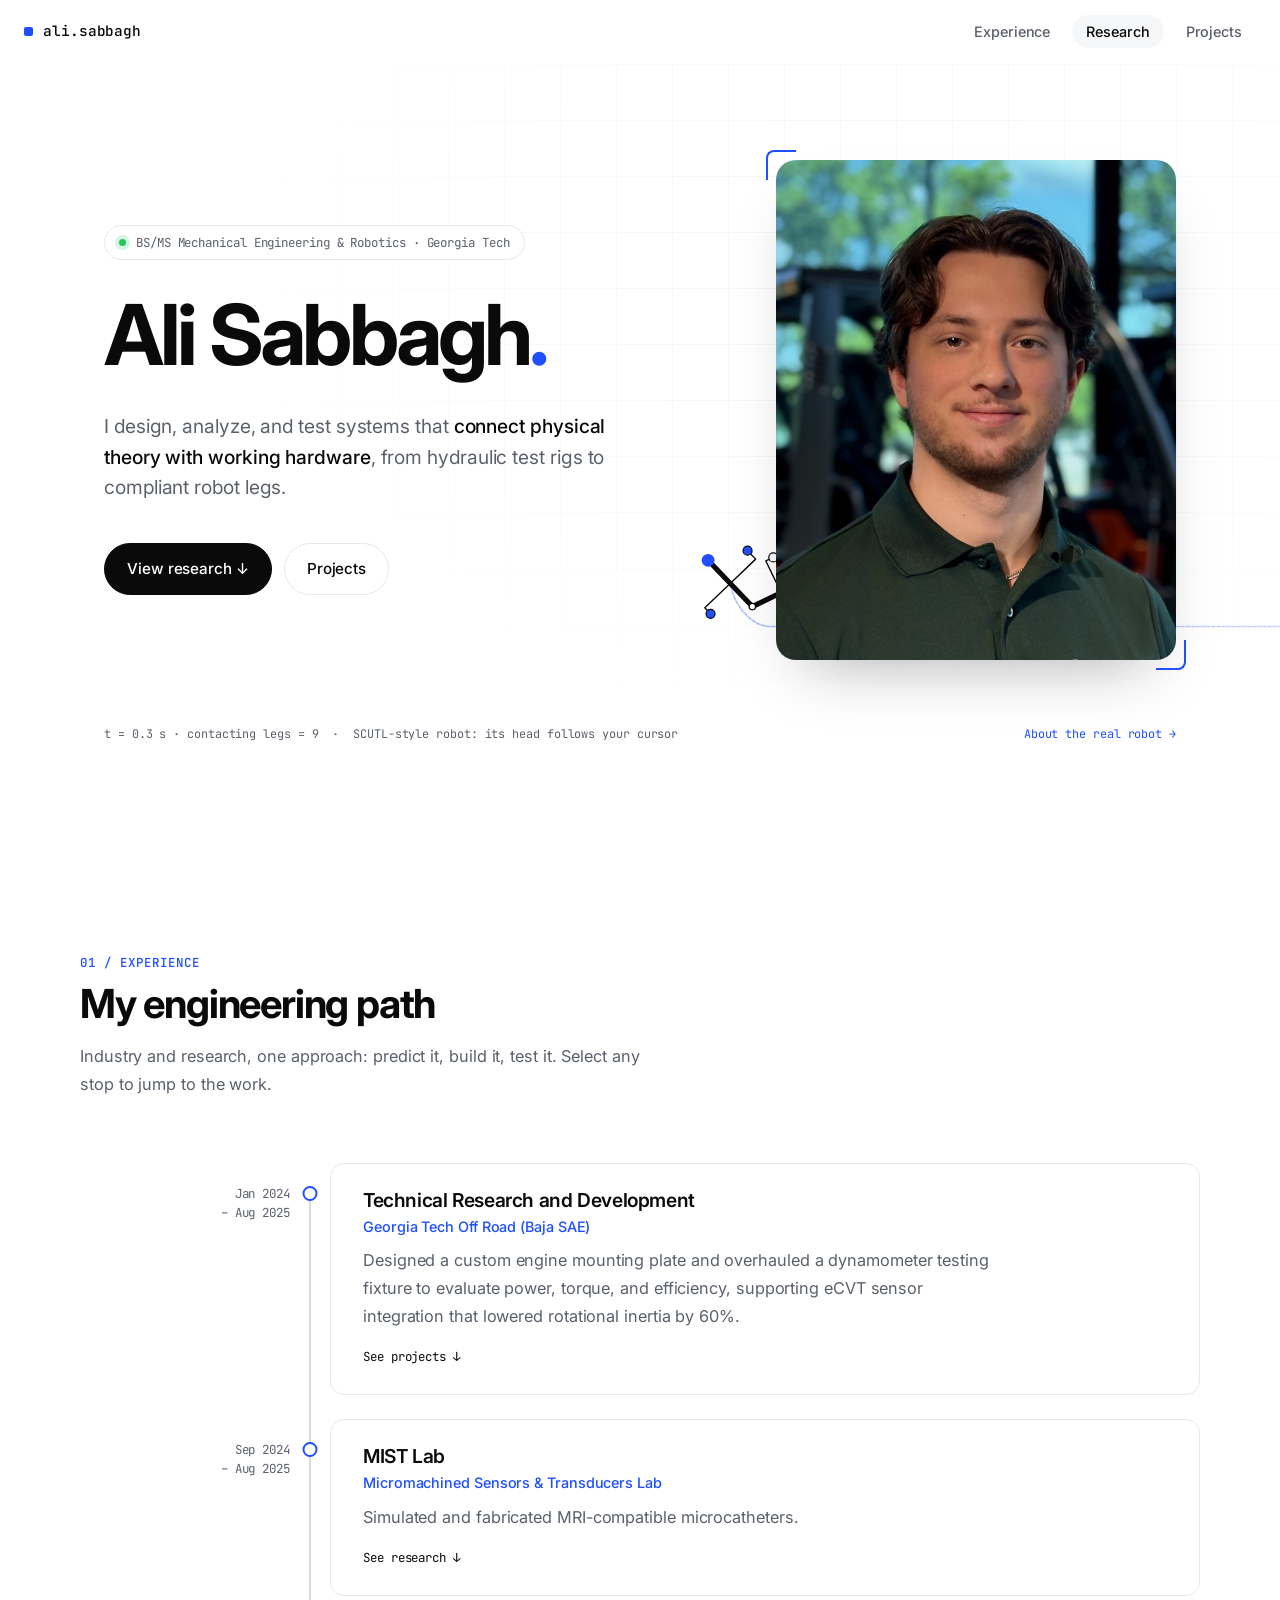
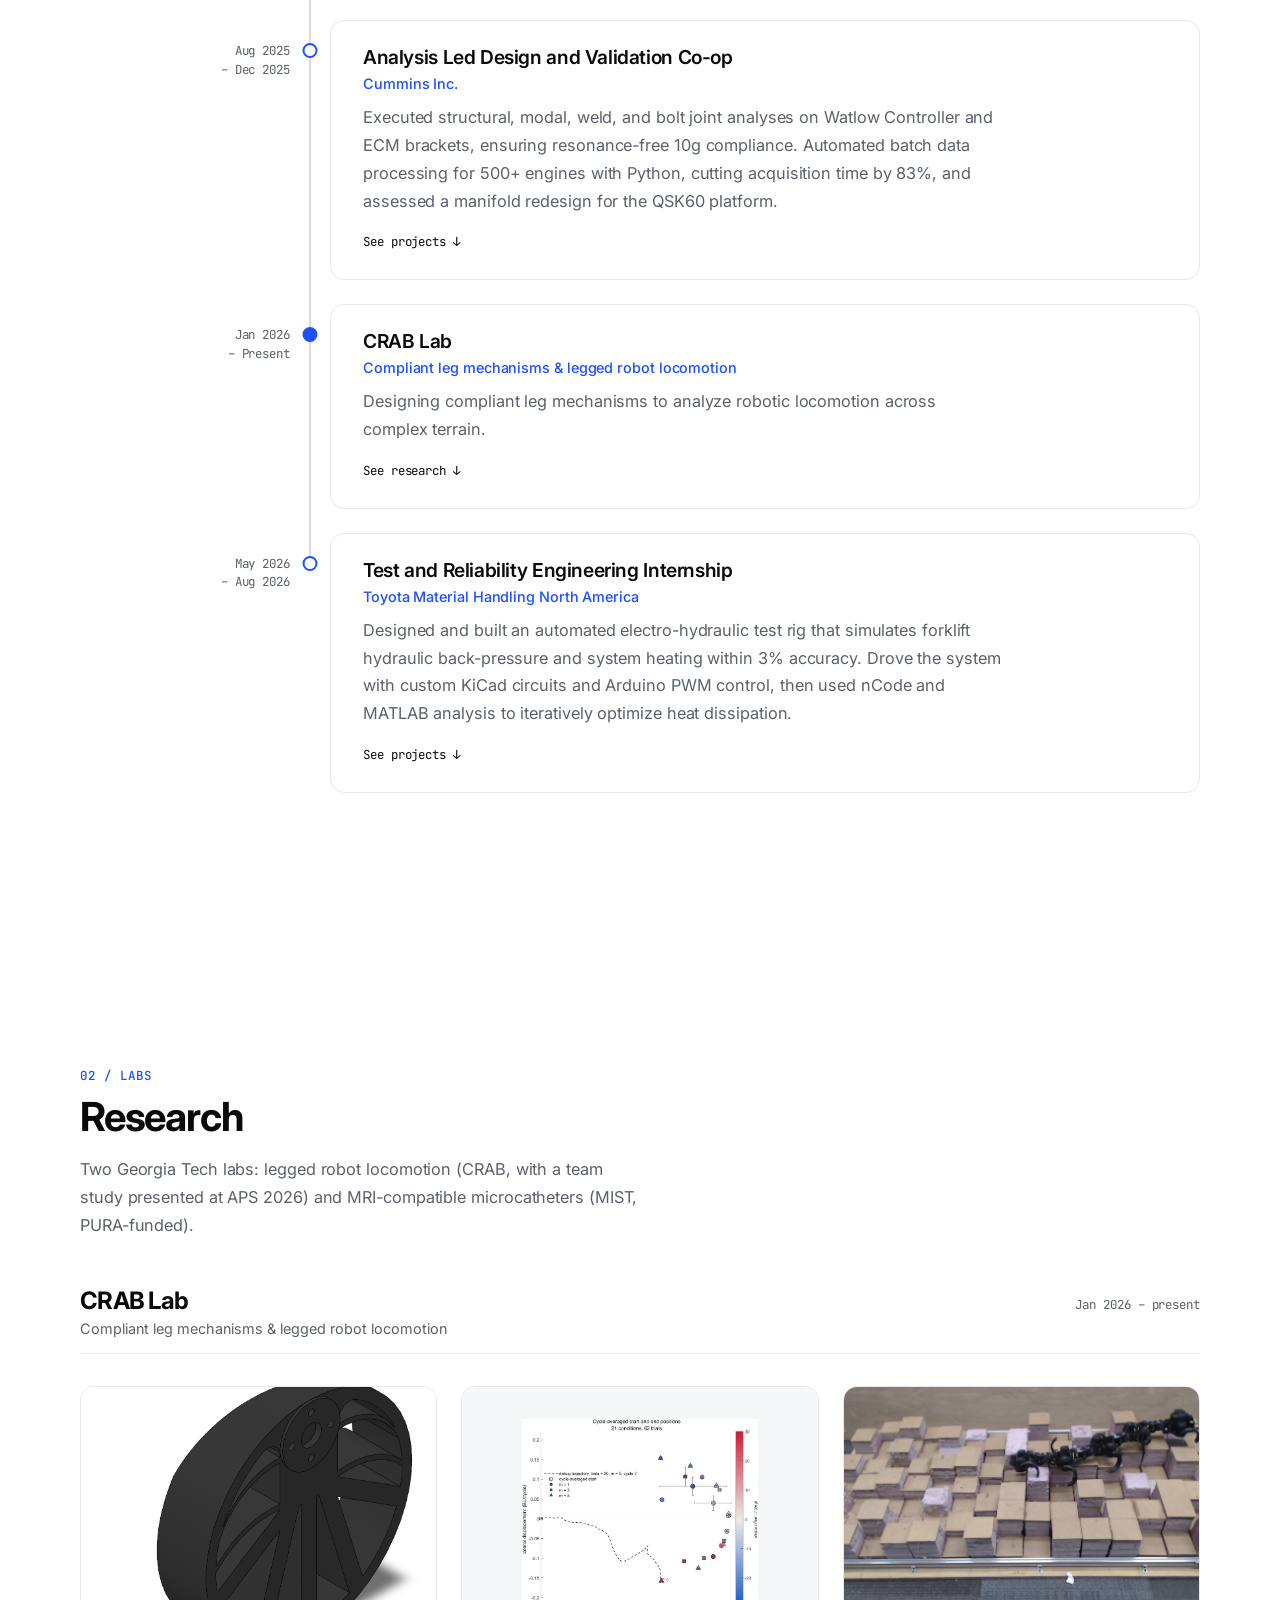
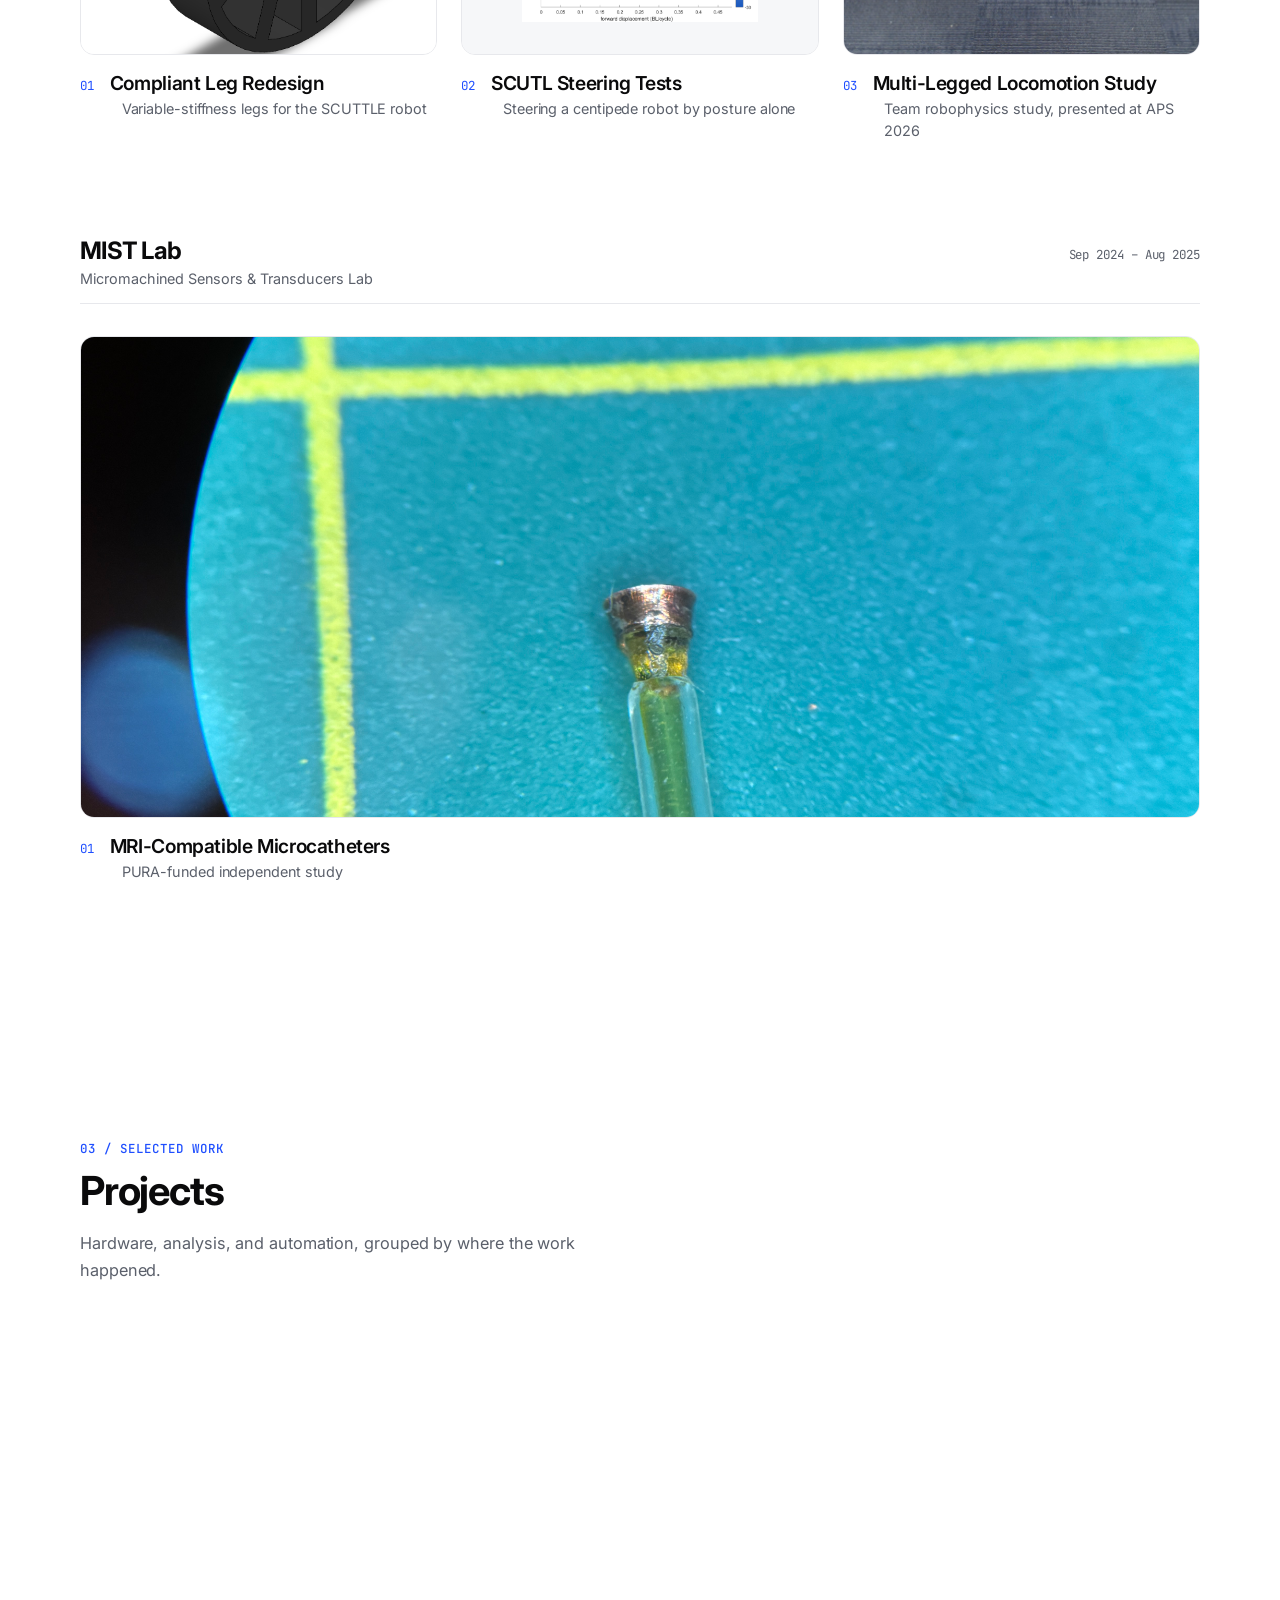
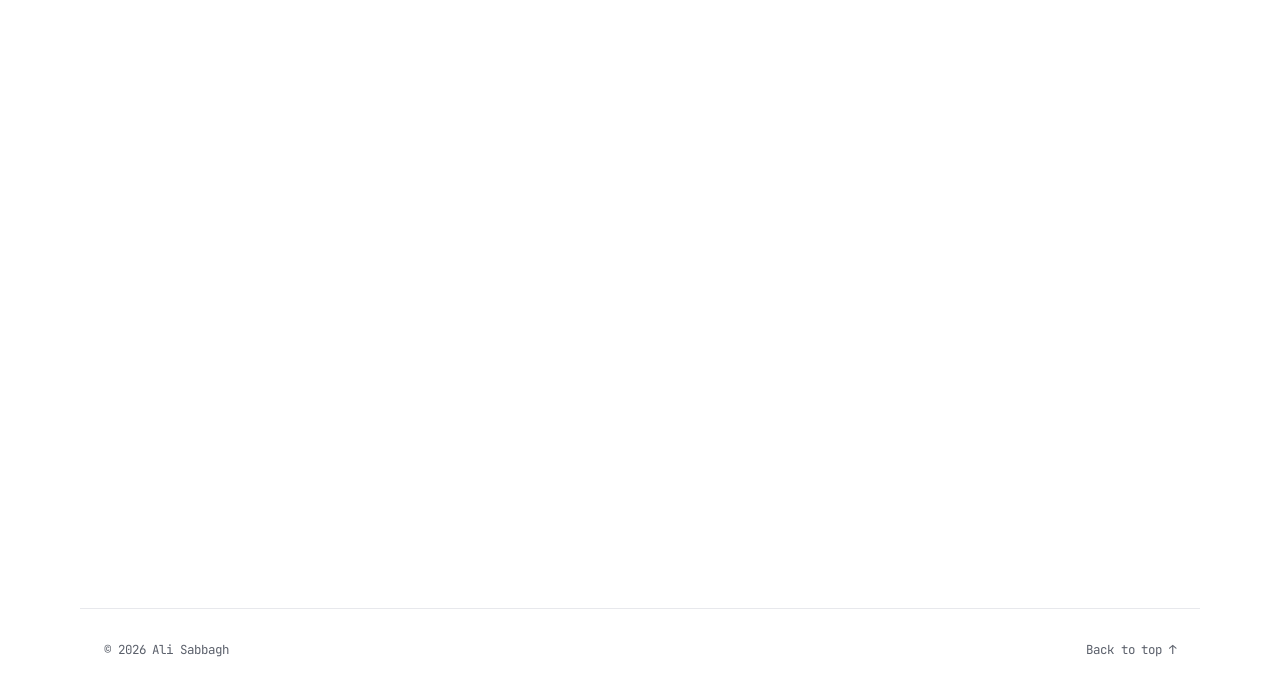
==== commit c0749181: "Put Research above Projects for grad school applications - Reorder homepage sections, nav, and secti" ====
--- a/index.html
+++ b/index.html
@@ -20,8 +20,8 @@
     <a class="site-nav__brand" href="#home">ali.sabbagh</a>
     <ul class="site-nav__list">
       <li><a class="site-nav__link" href="#experience">Experience</a></li>
+      <li><a class="site-nav__link" href="#research">Research</a></li>
       <li><a class="site-nav__link" href="#projects">Projects</a></li>
-      <li><a class="site-nav__link" href="#research">Research</a></li>
     </ul>
   </nav>
 
@@ -41,8 +41,8 @@
               from hydraulic test rigs to compliant robot legs.
             </p>
             <div class="hero__actions">
-              <a class="btn btn--primary" href="#projects">View projects &darr;</a>
-              <a class="btn btn--ghost" href="#experience">Experience</a>
+              <a class="btn btn--primary" href="#research">View research &darr;</a>
+              <a class="btn btn--ghost" href="#projects">Projects</a>
             </div>
           </div>
           <div class="hero__photo reveal" style="--delay: 150ms">
@@ -130,107 +130,14 @@
       </div>
     </section>
 
-    <!-- ============================= PROJECTS ============================= -->
-    <!-- One group per experience; ids match the timeline links above. -->
-    <section id="projects" class="section container">
-      <div class="section-layout">
-        <div class="section-head reveal">
-          <span class="eyebrow">02 / Selected work</span>
-          <h2 class="section-heading">Projects</h2>
-          <p class="section-lede">Hardware, analysis, and automation, grouped by where the work happened.</p>
-        </div>
-        <div class="project-groups">
-
-        <div class="project-group" id="toyota">
-          <div class="project-group__head reveal">
-            <h3 class="project-group__title">Toyota Material Handling<small>Test and Reliability Engineering Internship</small></h3>
-            <span class="project-group__dates">May &ndash; Aug 2026</span>
-          </div>
-          <div class="thumb-grid thumb-grid--projects thumb-grid--featured">
-
-        <a class="thumb reveal" href="projects/project-1.html">
-                      <div class="thumb__image-wrap">
-                        <img class="thumb__image thumb__image--fill" src="images/IMG_6176.JPG" alt="Automated Hydraulic Load Test Rig thumbnail">
-                        <div class="thumb__logo thumb__logo--white-bg"><img src="images/Toyota_Material_Handling_Logo.jpg" alt="Toyota Material Handling logo"></div>
-                      </div>
-                      <div class="thumb__meta"><span class="thumb__index">01</span><span class="thumb__title">Automated Hydraulic Load Test Rig</span></div>
-                    </a>
-
-          </div>
-        </div>
-
-        <div class="project-group" id="cummins">
-          <div class="project-group__head reveal">
-            <h3 class="project-group__title">Cummins<small>Analysis Led Design and Validation Co-op</small></h3>
-            <span class="project-group__dates">Aug &ndash; Dec 2025</span>
-          </div>
-          <div class="thumb-grid thumb-grid--projects thumb-grid--three">
-
-        <a class="thumb reveal" href="projects/project-2.html">
-                      <div class="thumb__image-wrap">
-                        <img class="thumb__image thumb__image--fill" src="images/maxStressWatlow.svg" alt="QSK78 Bracket Structural Validation thumbnail">
-                        <div class="thumb__logo"><img src="images/Cummins-Logo.png" alt="Cummins logo"></div>
-                      </div>
-                      <div class="thumb__meta"><span class="thumb__index">02</span><span class="thumb__title">QSK78 Bracket Structural Validation</span></div>
-                    </a>
-
-        <a class="thumb reveal" href="projects/project-3.html">
-                      <div class="thumb__image-wrap">
-                        <img class="thumb__image thumb__image--inset" src="images/pipeline.svg" alt="Duty Cycle Data Pipeline Automation thumbnail">
-                        <div class="thumb__logo"><img src="images/Cummins-Logo.png" alt="Cummins logo"></div>
-                      </div>
-                      <div class="thumb__meta"><span class="thumb__index">03</span><span class="thumb__title">Duty Cycle Data Pipeline Automation</span></div>
-                    </a>
-
-        <a class="thumb reveal" href="projects/project-4.html">
-                      <div class="thumb__image-wrap">
-                        <img class="thumb__image thumb__image--fill" src="images/maxStress.svg" alt="Handhold Cover Structural &amp; Weld Validation thumbnail">
-                        <div class="thumb__logo"><img src="images/Cummins-Logo.png" alt="Cummins logo"></div>
-                      </div>
-                      <div class="thumb__meta"><span class="thumb__index">04</span><span class="thumb__title">Handhold Cover Structural &amp; Weld Validation</span></div>
-                    </a>
-
-          </div>
-        </div>
-
-        <div class="project-group" id="personal">
-          <div class="project-group__head reveal">
-            <h3 class="project-group__title">Personal &amp; class projects<small>Georgia Tech Off Road and coursework</small></h3>
-            <span class="project-group__dates">Jan 2024 &ndash; present</span>
-          </div>
-          <div class="thumb-grid thumb-grid--projects ">
-
-        <a class="thumb reveal" href="projects/project-5.html">
-                      <div class="thumb__image-wrap">
-                        <img class="thumb__image" src="images/dynoCad.svg" alt="Dynamometer Engine Mount thumbnail">
-                      </div>
-                      <div class="thumb__meta"><span class="thumb__index">05</span><span class="thumb__title">Dynamometer Engine Mount</span></div>
-                      <div class="thumb__subtitle">eCVT dynamometer test rig · Georgia Tech Off Road</div>
-                    </a>
-
-        <a class="thumb reveal" href="projects/project-6.html">
-                      <div class="thumb__image-wrap">
-                        <img class="thumb__image" src="images/labeledCad.svg" alt="The Emotional Wrecks Robot thumbnail">
-                      </div>
-                      <div class="thumb__meta"><span class="thumb__index">06</span><span class="thumb__title">The Emotional Wrecks Robot</span></div>
-                      <div class="thumb__subtitle">ME 2110, Georgia Tech</div>
-                    </a>
-
-          </div>
-        </div>
-
-        </div>
-      </div>
-    </section>
-
     <!-- ============================= RESEARCH ============================= -->
     <!-- One group per lab; ids match the timeline links. -->
     <section id="research" class="section container">
       <div class="section-layout">
         <div class="section-head reveal">
-          <span class="eyebrow">03 / Labs</span>
+          <span class="eyebrow">02 / Labs</span>
           <h2 class="section-heading">Research</h2>
-          <p class="section-lede">Two labs at Georgia Tech: legged robot locomotion and MRI-compatible microcatheters.</p>
+          <p class="section-lede">Two Georgia Tech labs: legged robot locomotion (CRAB, with a team study presented at APS 2026) and MRI-compatible microcatheters (MIST, PURA-funded).</p>
         </div>
         <div class="project-groups">
 
@@ -282,6 +189,99 @@
               <div class="thumb__meta"><span class="thumb__index">01</span><span class="thumb__title">MRI-Compatible Microcatheters</span></div>
               <div class="thumb__subtitle">PURA-funded independent study</div>
             </a>
+
+          </div>
+        </div>
+
+        </div>
+      </div>
+    </section>
+
+    <!-- ============================= PROJECTS ============================= -->
+    <!-- One group per experience; ids match the timeline links above. -->
+    <section id="projects" class="section container">
+      <div class="section-layout">
+        <div class="section-head reveal">
+          <span class="eyebrow">03 / Selected work</span>
+          <h2 class="section-heading">Projects</h2>
+          <p class="section-lede">Hardware, analysis, and automation, grouped by where the work happened.</p>
+        </div>
+        <div class="project-groups">
+
+        <div class="project-group" id="toyota">
+          <div class="project-group__head reveal">
+            <h3 class="project-group__title">Toyota Material Handling<small>Test and Reliability Engineering Internship</small></h3>
+            <span class="project-group__dates">May &ndash; Aug 2026</span>
+          </div>
+          <div class="thumb-grid thumb-grid--projects thumb-grid--featured">
+
+        <a class="thumb reveal" href="projects/project-1.html">
+                      <div class="thumb__image-wrap">
+                        <img class="thumb__image thumb__image--fill" src="images/IMG_6176.JPG" alt="Automated Hydraulic Load Test Rig thumbnail">
+                        <div class="thumb__logo thumb__logo--white-bg"><img src="images/Toyota_Material_Handling_Logo.jpg" alt="Toyota Material Handling logo"></div>
+                      </div>
+                      <div class="thumb__meta"><span class="thumb__index">01</span><span class="thumb__title">Automated Hydraulic Load Test Rig</span></div>
+                    </a>
+
+          </div>
+        </div>
+
+        <div class="project-group" id="cummins">
+          <div class="project-group__head reveal">
+            <h3 class="project-group__title">Cummins<small>Analysis Led Design and Validation Co-op</small></h3>
+            <span class="project-group__dates">Aug &ndash; Dec 2025</span>
+          </div>
+          <div class="thumb-grid thumb-grid--projects thumb-grid--three">
+
+        <a class="thumb reveal" href="projects/project-2.html">
+                      <div class="thumb__image-wrap">
+                        <img class="thumb__image thumb__image--fill" src="images/maxStressWatlow.svg" alt="QSK78 Bracket Structural Validation thumbnail">
+                        <div class="thumb__logo"><img src="images/Cummins-Logo.png" alt="Cummins logo"></div>
+                      </div>
+                      <div class="thumb__meta"><span class="thumb__index">02</span><span class="thumb__title">QSK78 Bracket Structural Validation</span></div>
+                    </a>
+
+        <a class="thumb reveal" href="projects/project-3.html">
+                      <div class="thumb__image-wrap">
+                        <img class="thumb__image thumb__image--inset" src="images/pipeline.svg" alt="Duty Cycle Data Pipeline Automation thumbnail">
+                        <div class="thumb__logo"><img src="images/Cummins-Logo.png" alt="Cummins logo"></div>
+                      </div>
+                      <div class="thumb__meta"><span class="thumb__index">03</span><span class="thumb__title">Duty Cycle Data Pipeline Automation</span></div>
+                    </a>
+
+        <a class="thumb reveal" href="projects/project-4.html">
+                      <div class="thumb__image-wrap">
+                        <img class="thumb__image thumb__image--fill" src="images/maxStress.svg" alt="Handhold Cover Structural &amp; Weld Validation thumbnail">
+                        <div class="thumb__logo"><img src="images/Cummins-Logo.png" alt="Cummins logo"></div>
+                      </div>
+                      <div class="thumb__meta"><span class="thumb__index">04</span><span class="thumb__title">Handhold Cover Structural &amp; Weld Validation</span></div>
+                    </a>
+
+          </div>
+        </div>
+
+        <div class="project-group" id="personal">
+          <div class="project-group__head reveal">
+            <h3 class="project-group__title">Personal &amp; class projects<small>Georgia Tech Off Road and coursework</small></h3>
+            <span class="project-group__dates">Jan 2024 &ndash; present</span>
+          </div>
+          <div class="thumb-grid thumb-grid--projects ">
+
+        <a class="thumb reveal" href="projects/project-5.html">
+                      <div class="thumb__image-wrap">
+                        <img class="thumb__image" src="images/dynoCad.svg" alt="Dynamometer Engine Mount thumbnail">
+                      </div>
+                      <div class="thumb__meta"><span class="thumb__index">05</span><span class="thumb__title">Dynamometer Engine Mount</span></div>
+                      <div class="thumb__subtitle">eCVT dynamometer test rig · Georgia Tech Off Road</div>
+                    </a>
+
+        <a class="thumb reveal" href="projects/project-6.html">
+                      <div class="thumb__image-wrap">
+                        <img class="thumb__image" src="images/labeledCad.svg" alt="The Emotional Wrecks Robot thumbnail">
+                      </div>
+                      <div class="thumb__meta"><span class="thumb__index">06</span><span class="thumb__title">The Emotional Wrecks Robot</span></div>
+                      <div class="thumb__subtitle">ME 2110, Georgia Tech</div>
+                    </a>
 
           </div>
         </div>
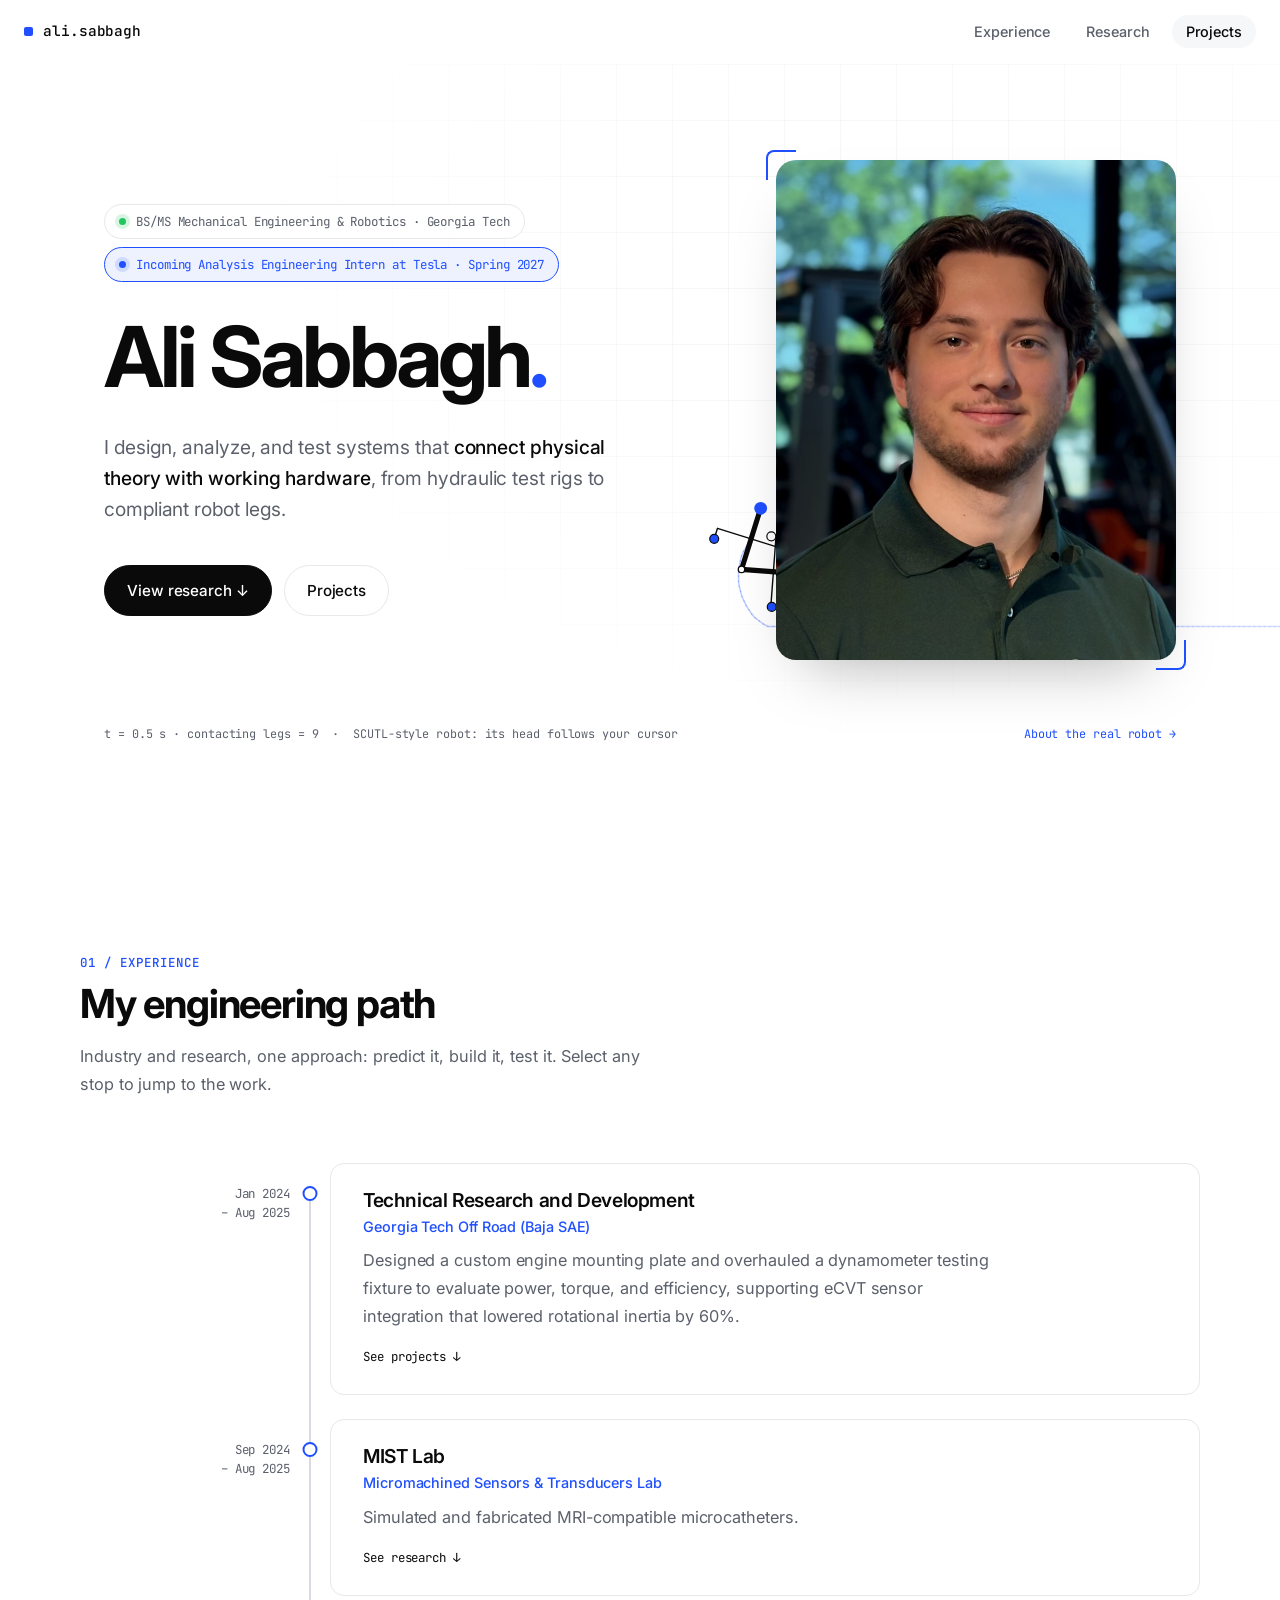
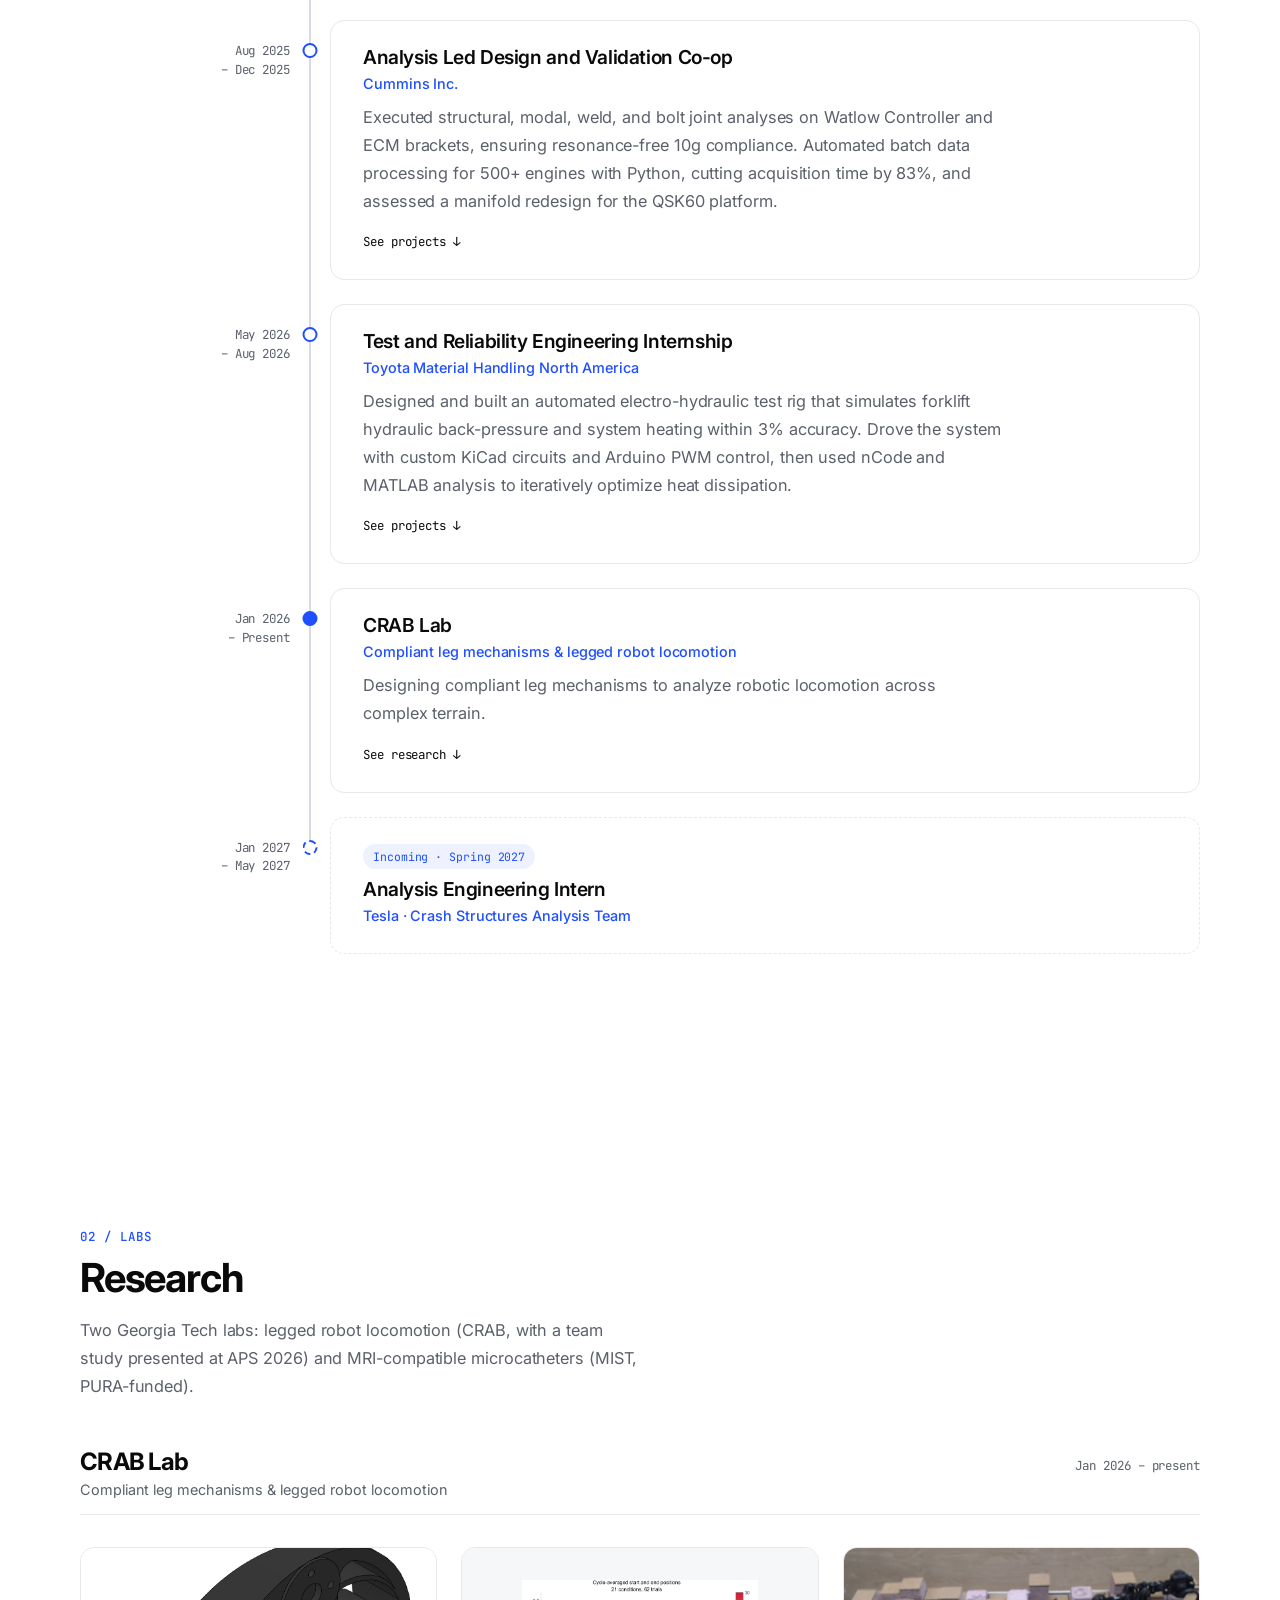
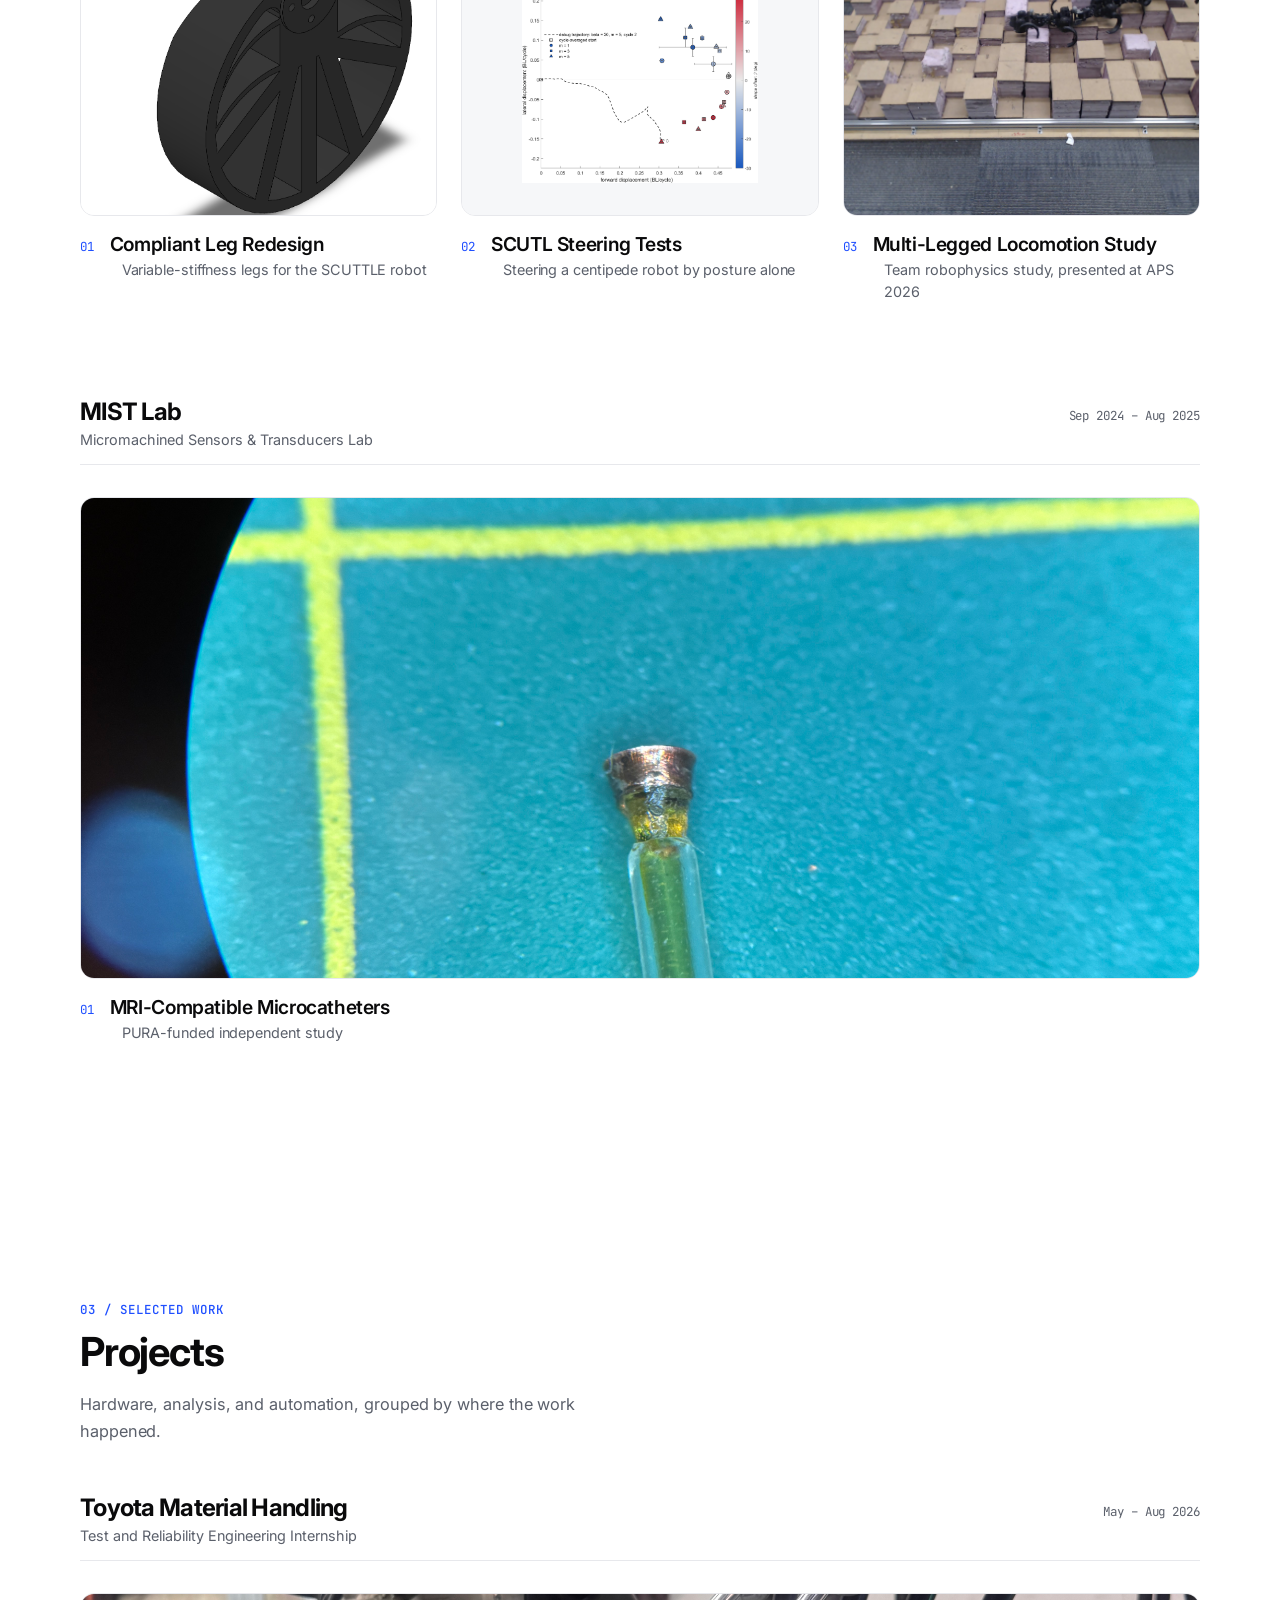
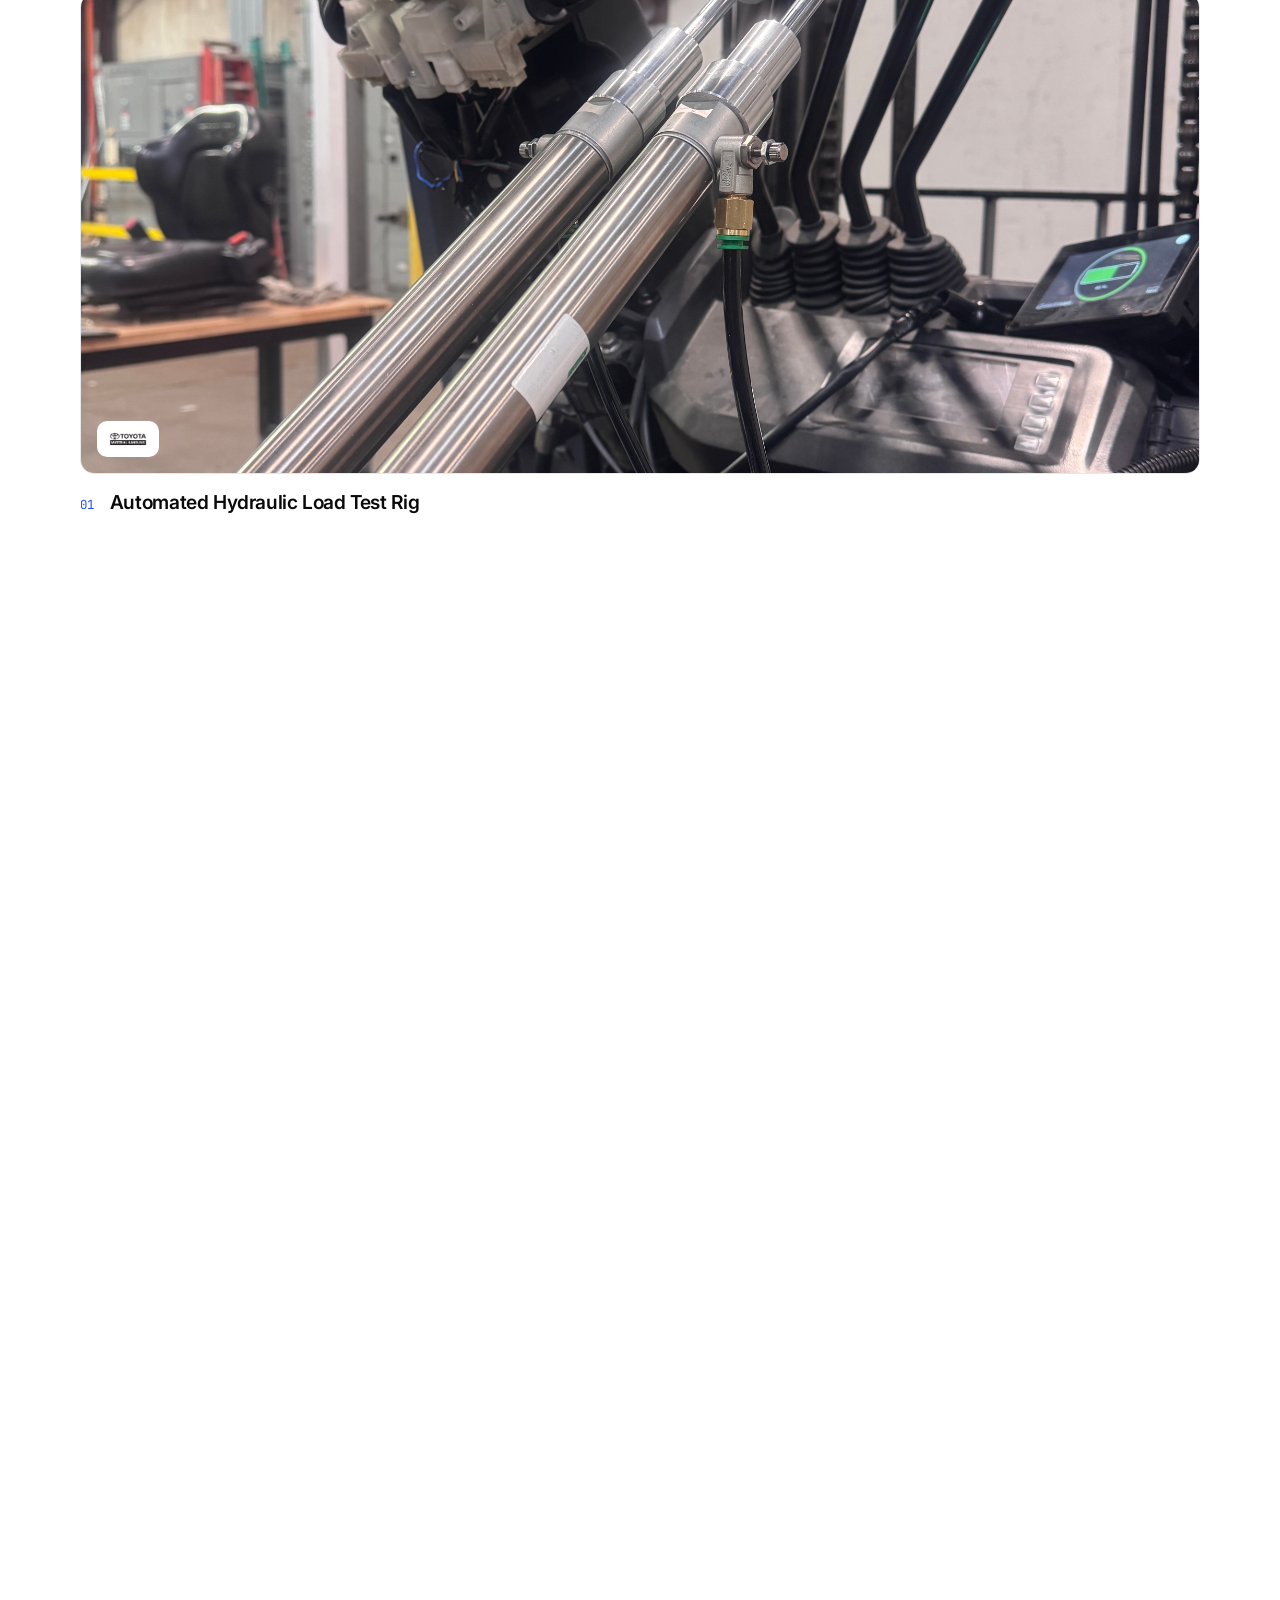
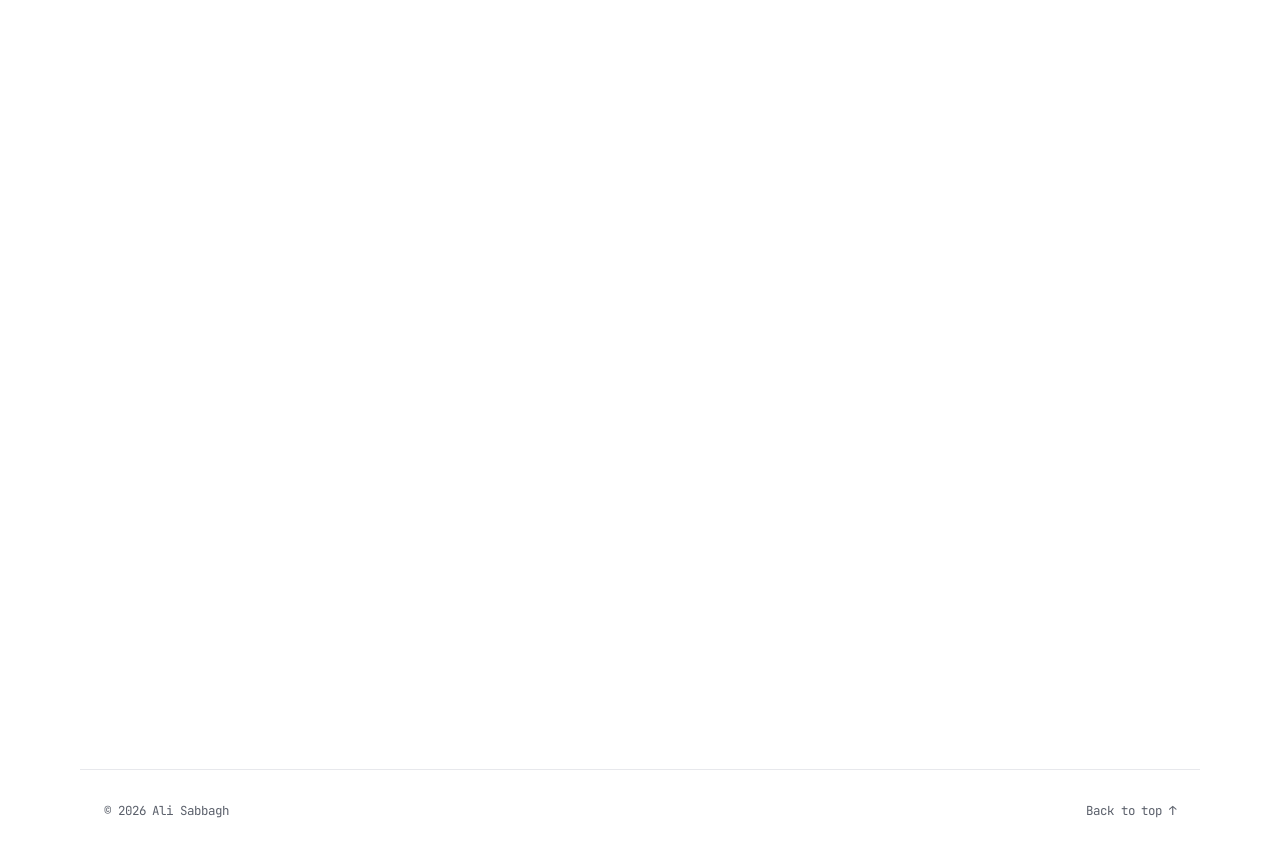
==== commit 432a29f7: "Add incoming Tesla internship; move CRAB Lab after Toyota - Timeline entry for Tesla Analysis Engine" ====
--- a/index.html
+++ b/index.html
@@ -33,7 +33,10 @@
       <div class="container">
         <div class="hero__inner">
           <div class="reveal">
-            <div class="hero__status">BS/MS Mechanical Engineering &amp; Robotics · Georgia Tech</div>
+            <div class="hero__tags">
+              <div class="hero__status">BS/MS Mechanical Engineering &amp; Robotics · Georgia Tech</div>
+              <div class="hero__status hero__status--soon">Incoming Analysis Engineering Intern at Tesla · Spring 2027</div>
+            </div>
             <h1 class="hero__name">Ali Sabbagh<span>.</span></h1>
             <p class="hero__tagline">
               I design, analyze, and test systems that
@@ -104,6 +107,17 @@
             </a>
           </li>
 
+          <li class="tl-item reveal">
+            <div class="tl-date">May 2026<br>&ndash; Aug 2026</div>
+            <div class="tl-rail"></div>
+            <a class="tl-card" href="#toyota">
+              <div class="tl-card__role">Test and Reliability Engineering Internship</div>
+              <div class="tl-card__org">Toyota Material Handling North America</div>
+              <p class="tl-card__text">Designed and built an automated electro-hydraulic test rig that simulates forklift hydraulic back-pressure and system heating within 3% accuracy. Drove the system with custom KiCad circuits and Arduino PWM control, then used nCode and MATLAB analysis to iteratively optimize heat dissipation.</p>
+              <span class="tl-card__cta">See projects &darr;</span>
+            </a>
+          </li>
+
           <li class="tl-item tl-item--now reveal">
             <div class="tl-date">Jan 2026<br>&ndash; Present</div>
             <div class="tl-rail"></div>
@@ -115,15 +129,14 @@
             </a>
           </li>
 
-          <li class="tl-item reveal">
-            <div class="tl-date">May 2026<br>&ndash; Aug 2026</div>
-            <div class="tl-rail"></div>
-            <a class="tl-card" href="#toyota">
-              <div class="tl-card__role">Test and Reliability Engineering Internship</div>
-              <div class="tl-card__org">Toyota Material Handling North America</div>
-              <p class="tl-card__text">Designed and built an automated electro-hydraulic test rig that simulates forklift hydraulic back-pressure and system heating within 3% accuracy. Drove the system with custom KiCad circuits and Arduino PWM control, then used nCode and MATLAB analysis to iteratively optimize heat dissipation.</p>
-              <span class="tl-card__cta">See projects &darr;</span>
-            </a>
+          <li class="tl-item tl-item--soon reveal">
+            <div class="tl-date">Jan 2027<br>&ndash; May 2027</div>
+            <div class="tl-rail"></div>
+            <div class="tl-card tl-card--static">
+              <span class="tl-card__badge">Incoming &middot; Spring 2027</span>
+              <div class="tl-card__role">Analysis Engineering Intern</div>
+              <div class="tl-card__org">Tesla &middot; Crash Structures Analysis Team</div>
+            </div>
           </li>
 
         </ol>
--- a/css/style.css
+++ b/css/style.css
@@ -1203,3 +1203,25 @@
 
 /* Group titles can link to the lab's overview page */
 .project-group__title a:hover { color: var(--color-accent); }
+
+/* Hero tags row + "incoming" styling */
+.hero__tags { display: flex; flex-wrap: wrap; gap: 8px; margin-bottom: var(--space-4); }
+.hero__tags .hero__status { margin-bottom: 0; }
+.hero__status--soon { color: var(--color-accent); border-color: var(--color-accent); background: var(--color-accent-soft); }
+.hero__status--soon::before { background: var(--color-accent); box-shadow: 0 0 0 4px rgba(31, 79, 255, 0.15); }
+
+.tl-card--static:hover,
+.tl-card--static:focus-visible { transform: none; border-color: var(--color-border); box-shadow: none; }
+.tl-card__badge {
+  display: inline-block;
+  margin-bottom: 8px;
+  padding: 3px 10px;
+  border-radius: 999px;
+  background: var(--color-accent-soft);
+  color: var(--color-accent);
+  font-family: var(--font-mono);
+  font-size: 0.72rem;
+}
+.tl-item--soon .tl-card { border-style: dashed; }
+.tl-item--soon .tl-rail::after { border-style: dashed; border-color: var(--color-accent); }
+.tl-item--soon:hover .tl-rail::after { background: #fff; box-shadow: none; }
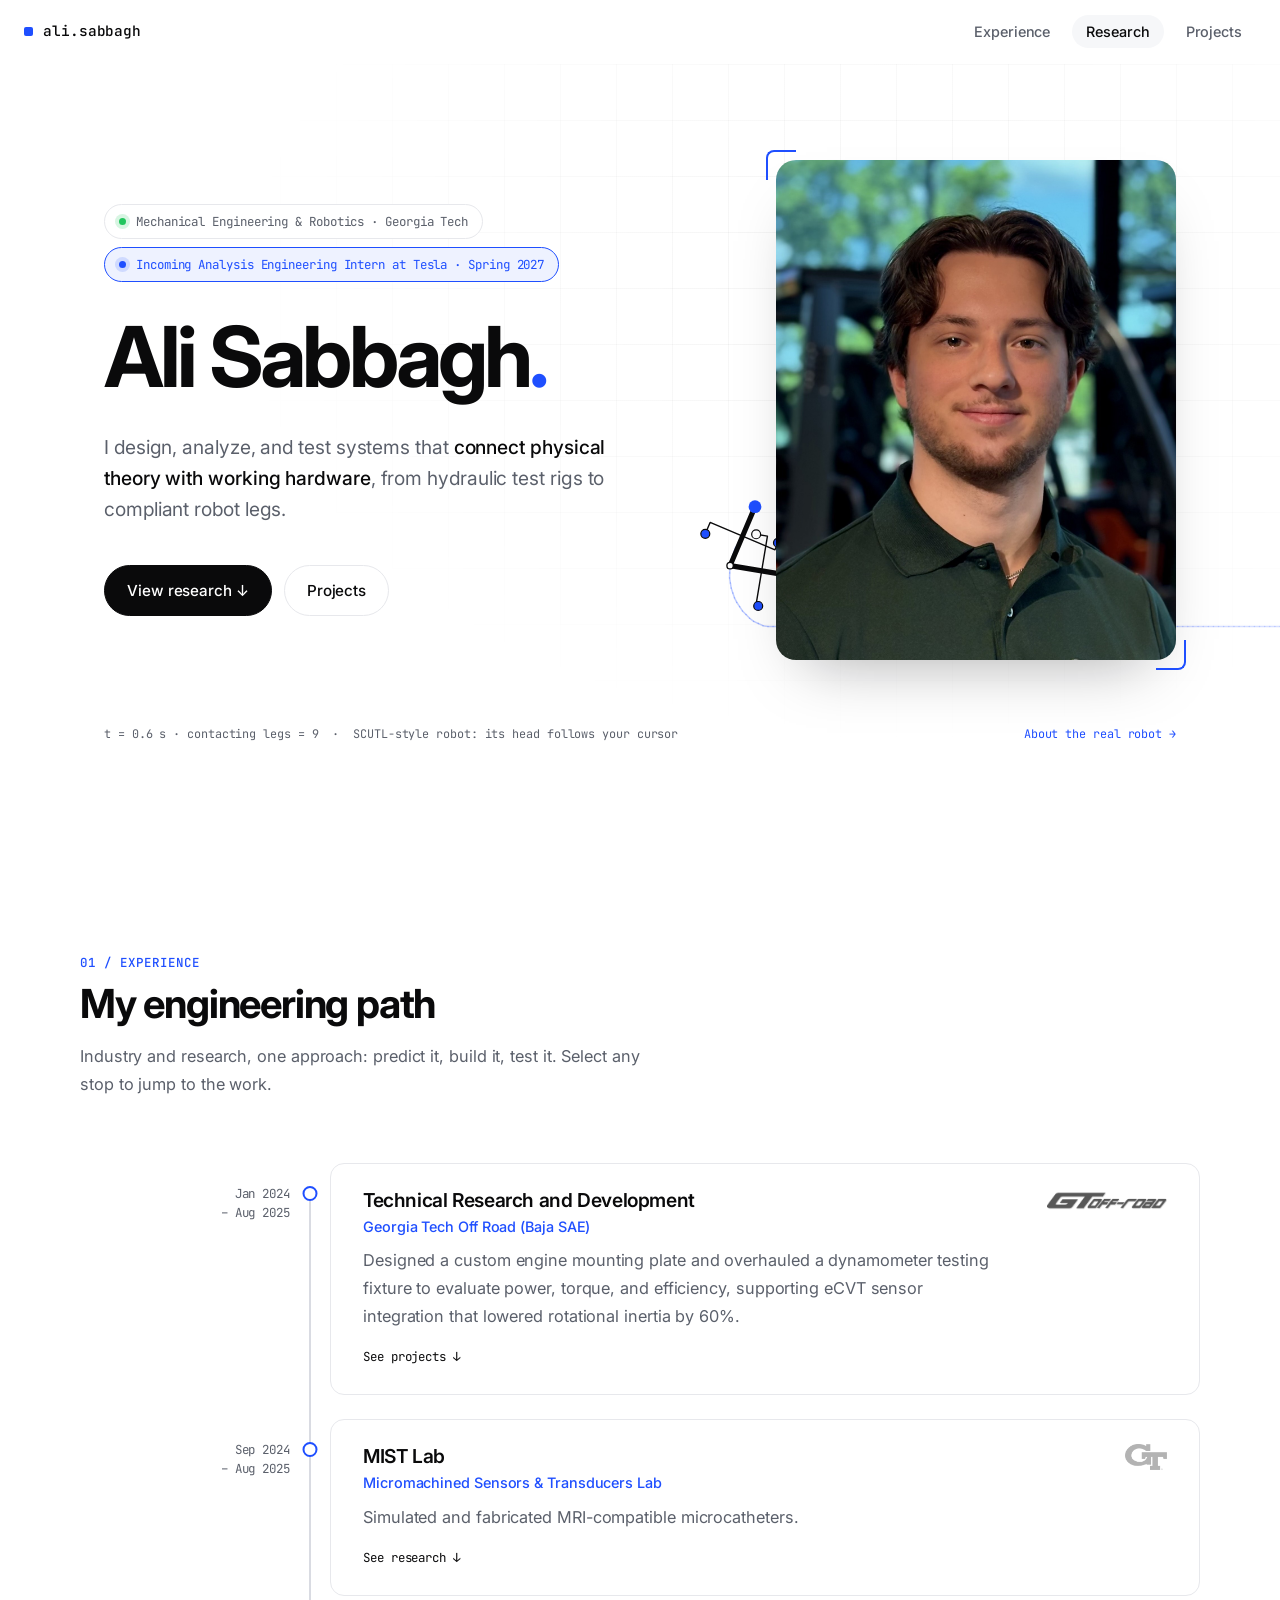
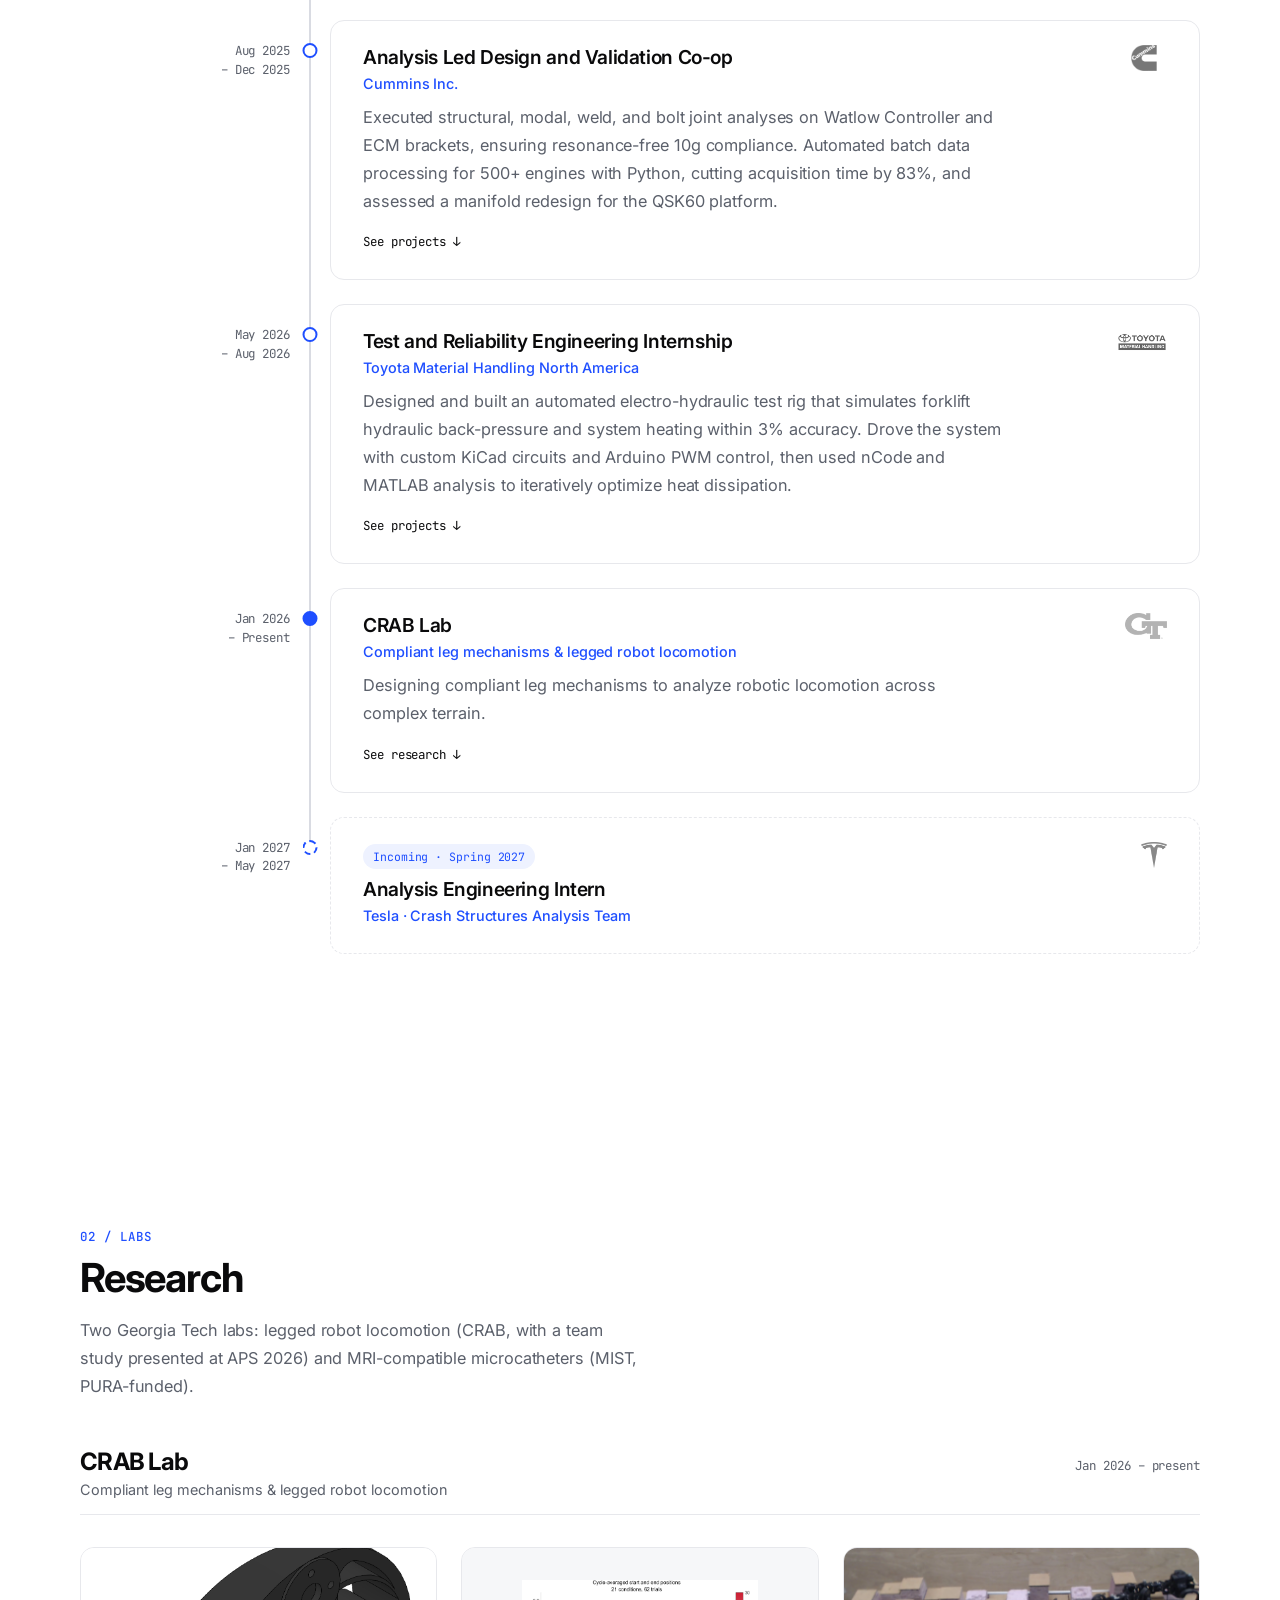
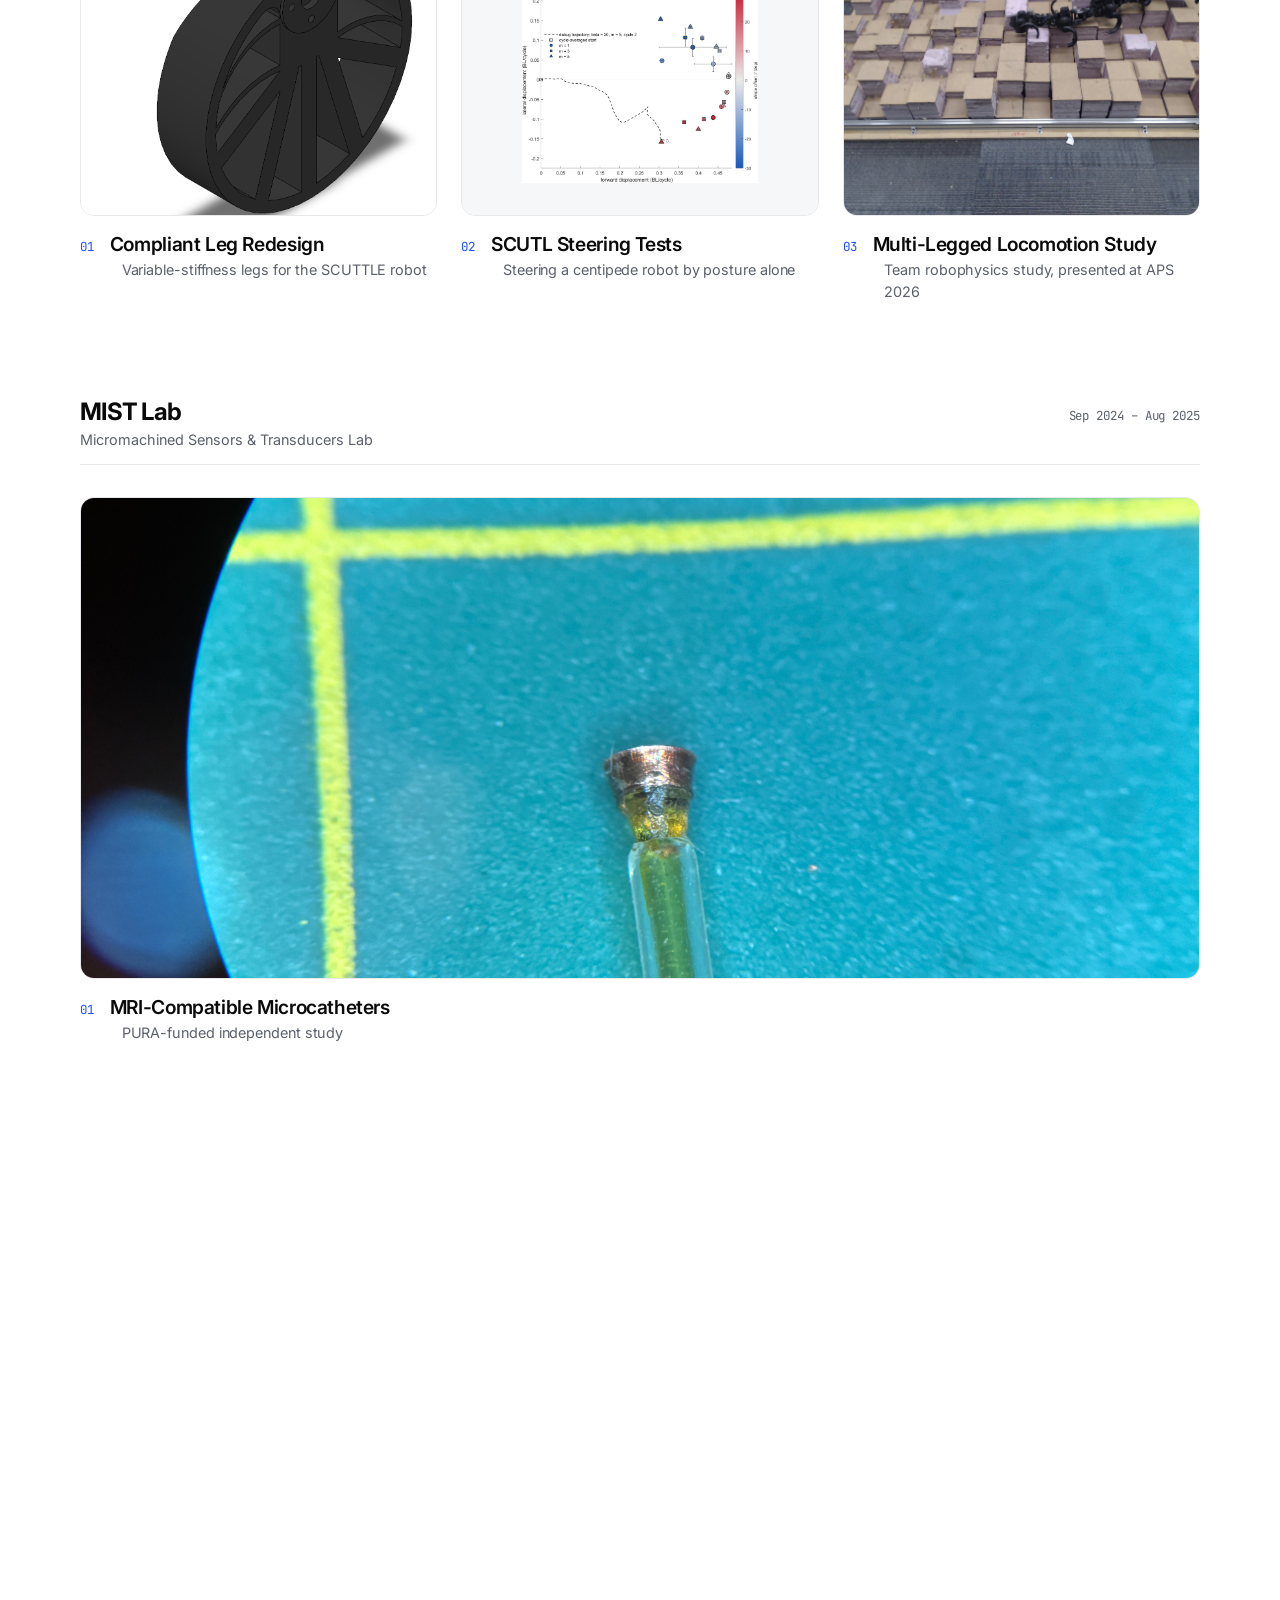
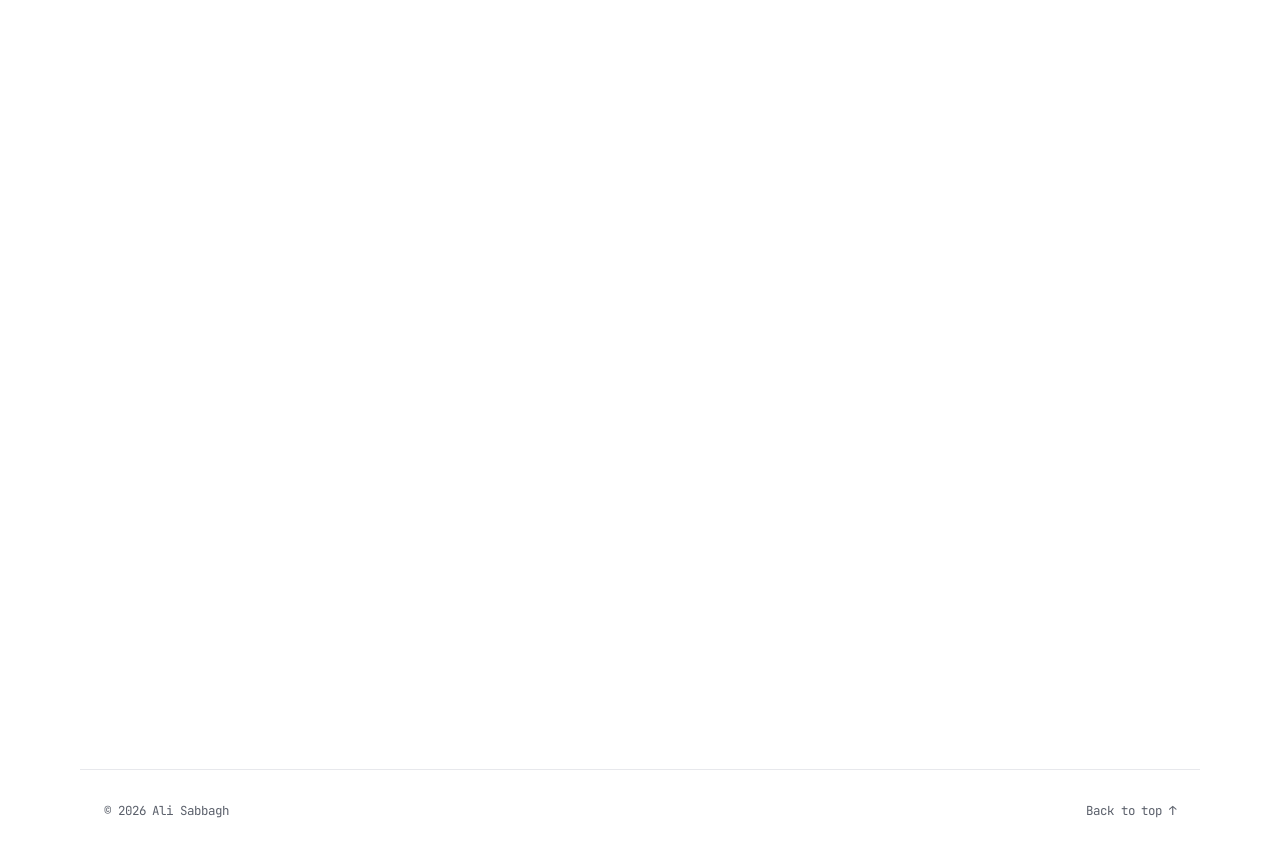
==== commit 5831d7b2: "Add org logos to timeline; drop BS/MS from hero tag - Tesla, GT Off-Road, Cummins, Toyota, and Georg" ====
--- a/index.html
+++ b/index.html
@@ -34,7 +34,7 @@
         <div class="hero__inner">
           <div class="reveal">
             <div class="hero__tags">
-              <div class="hero__status">BS/MS Mechanical Engineering &amp; Robotics · Georgia Tech</div>
+              <div class="hero__status">Mechanical Engineering &amp; Robotics · Georgia Tech</div>
               <div class="hero__status hero__status--soon">Incoming Analysis Engineering Intern at Tesla · Spring 2027</div>
             </div>
             <h1 class="hero__name">Ali Sabbagh<span>.</span></h1>
@@ -78,6 +78,7 @@
             <div class="tl-date">Jan 2024<br>&ndash; Aug 2025</div>
             <div class="tl-rail"></div>
             <a class="tl-card" href="#personal">
+              <img class="tl-card__logo" src="images/GT-Off-Road-Logo.png" alt="Georgia Tech Off-Road logo">
               <div class="tl-card__role">Technical Research and Development</div>
               <div class="tl-card__org">Georgia Tech Off Road (Baja SAE)</div>
               <p class="tl-card__text">Designed a custom engine mounting plate and overhauled a dynamometer testing fixture to evaluate power, torque, and efficiency, supporting eCVT sensor integration that lowered rotational inertia by 60%.</p>
@@ -89,6 +90,7 @@
             <div class="tl-date">Sep 2024<br>&ndash; Aug 2025</div>
             <div class="tl-rail"></div>
             <a class="tl-card" href="#mist">
+              <img class="tl-card__logo" src="images/GT-Logo.png" alt="Georgia Tech logo">
               <div class="tl-card__role">MIST Lab</div>
               <div class="tl-card__org">Micromachined Sensors &amp; Transducers Lab</div>
               <p class="tl-card__text">Simulated and fabricated MRI-compatible microcatheters.</p>
@@ -100,6 +102,7 @@
             <div class="tl-date">Aug 2025<br>&ndash; Dec 2025</div>
             <div class="tl-rail"></div>
             <a class="tl-card" href="#cummins">
+              <img class="tl-card__logo" src="images/Cummins-Logo.png" alt="Cummins logo">
               <div class="tl-card__role">Analysis Led Design and Validation Co-op</div>
               <div class="tl-card__org">Cummins Inc.</div>
               <p class="tl-card__text">Executed structural, modal, weld, and bolt joint analyses on Watlow Controller and ECM brackets, ensuring resonance-free 10g compliance. Automated batch data processing for 500+ engines with Python, cutting acquisition time by 83%, and assessed a manifold redesign for the QSK60 platform.</p>
@@ -111,6 +114,7 @@
             <div class="tl-date">May 2026<br>&ndash; Aug 2026</div>
             <div class="tl-rail"></div>
             <a class="tl-card" href="#toyota">
+              <img class="tl-card__logo tl-card__logo--multiply" src="images/Toyota_Material_Handling_Logo.jpg" alt="Toyota Material Handling logo">
               <div class="tl-card__role">Test and Reliability Engineering Internship</div>
               <div class="tl-card__org">Toyota Material Handling North America</div>
               <p class="tl-card__text">Designed and built an automated electro-hydraulic test rig that simulates forklift hydraulic back-pressure and system heating within 3% accuracy. Drove the system with custom KiCad circuits and Arduino PWM control, then used nCode and MATLAB analysis to iteratively optimize heat dissipation.</p>
@@ -122,6 +126,7 @@
             <div class="tl-date">Jan 2026<br>&ndash; Present</div>
             <div class="tl-rail"></div>
             <a class="tl-card" href="#crab">
+              <img class="tl-card__logo" src="images/GT-Logo.png" alt="Georgia Tech logo">
               <div class="tl-card__role">CRAB Lab</div>
               <div class="tl-card__org">Compliant leg mechanisms &amp; legged robot locomotion</div>
               <p class="tl-card__text">Designing compliant leg mechanisms to analyze robotic locomotion across complex terrain.</p>
@@ -134,6 +139,7 @@
             <div class="tl-rail"></div>
             <div class="tl-card tl-card--static">
               <span class="tl-card__badge">Incoming &middot; Spring 2027</span>
+              <img class="tl-card__logo" src="images/Tesla-Logo.png" alt="Tesla logo">
               <div class="tl-card__role">Analysis Engineering Intern</div>
               <div class="tl-card__org">Tesla &middot; Crash Structures Analysis Team</div>
             </div>
--- a/css/style.css
+++ b/css/style.css
@@ -1225,3 +1225,25 @@
 .tl-item--soon .tl-card { border-style: dashed; }
 .tl-item--soon .tl-rail::after { border-style: dashed; border-color: var(--color-accent); }
 .tl-item--soon:hover .tl-rail::after { background: #fff; box-shadow: none; }
+
+/* Organization logos on timeline cards: small, muted, full color on hover */
+.tl-card { position: relative; }
+.tl-card__logo {
+  position: absolute;
+  top: var(--space-3);
+  right: var(--space-4);
+  height: 26px;
+  width: auto;
+  max-width: 120px;
+  object-fit: contain;
+  filter: grayscale(1);
+  opacity: 0.7;
+  transition: filter 0.3s ease, opacity 0.3s ease;
+}
+.tl-card__logo--multiply { mix-blend-mode: multiply; }
+.tl-card:hover .tl-card__logo { filter: none; opacity: 1; }
+.tl-card__role, .tl-card__org { padding-right: 140px; }
+@media (max-width: 640px) {
+  .tl-card__logo { position: static; display: block; margin-bottom: var(--space-1); }
+  .tl-card__role, .tl-card__org { padding-right: 0; }
+}
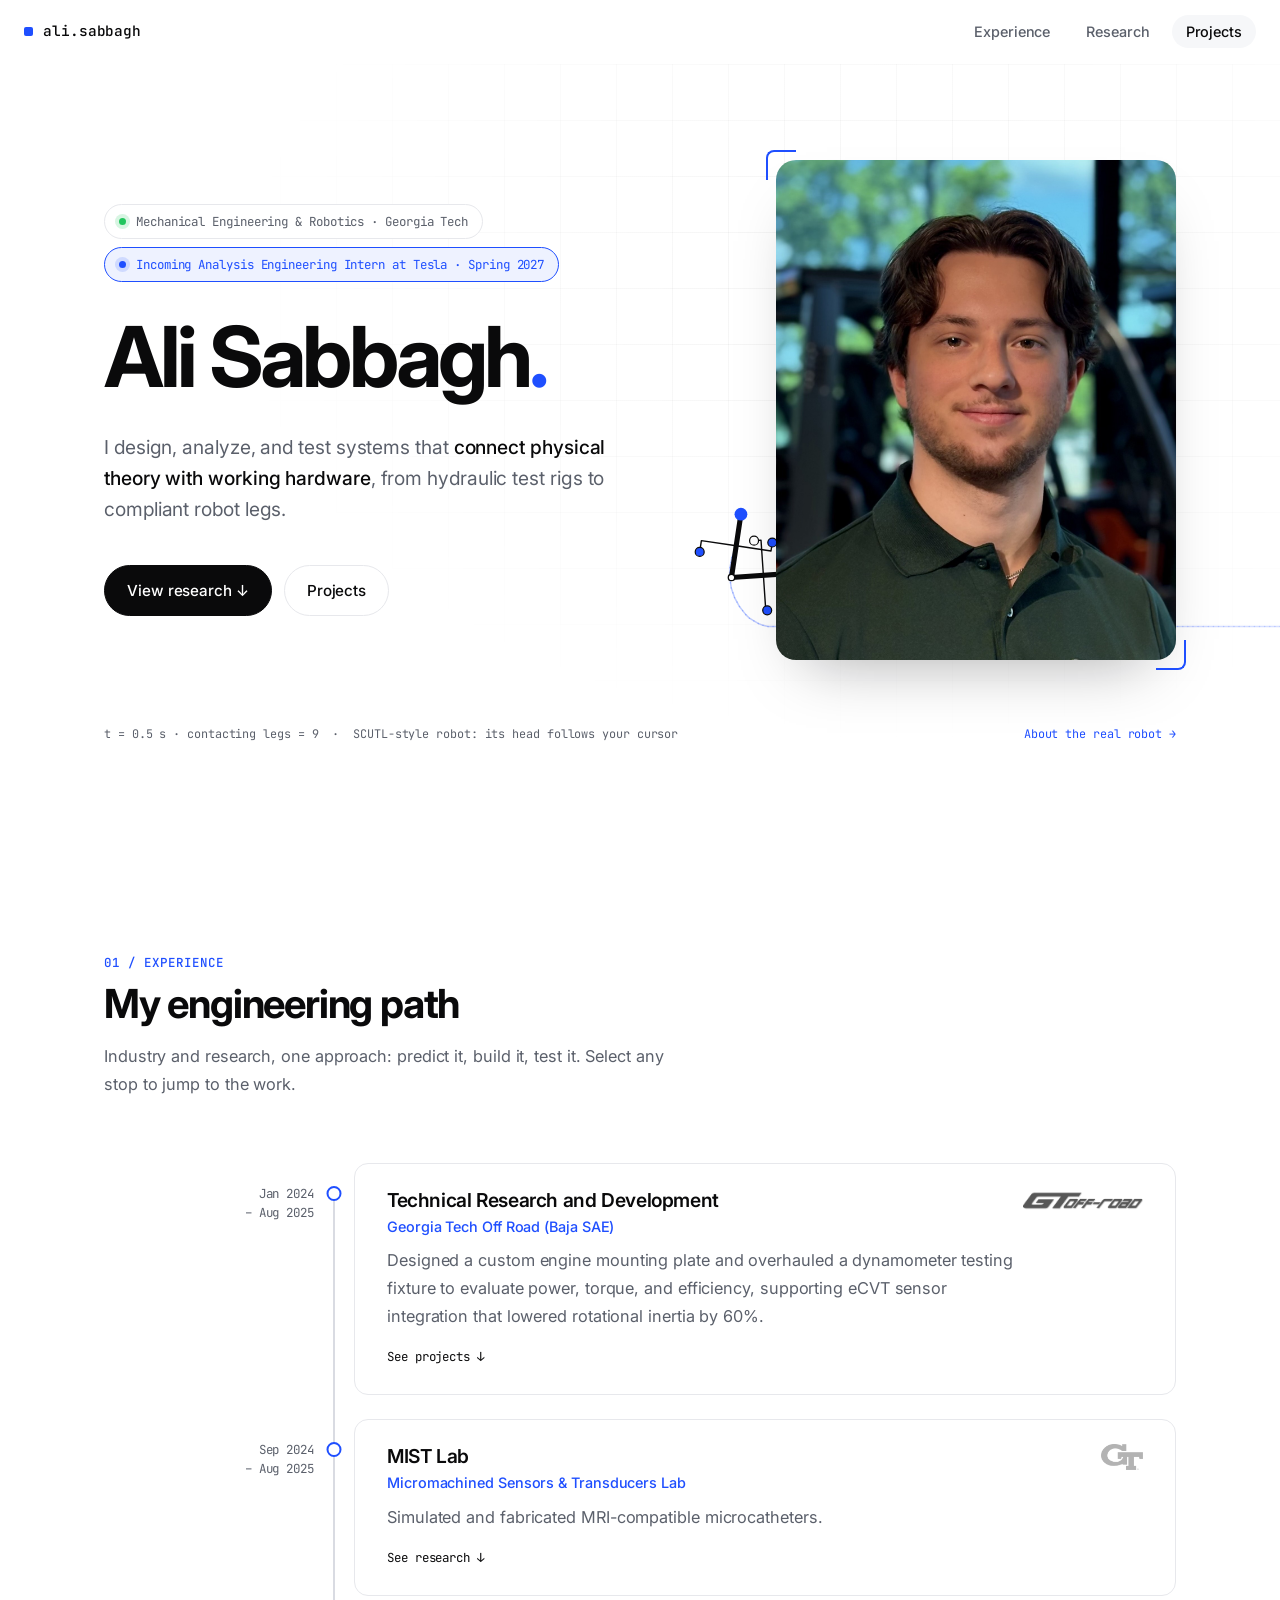
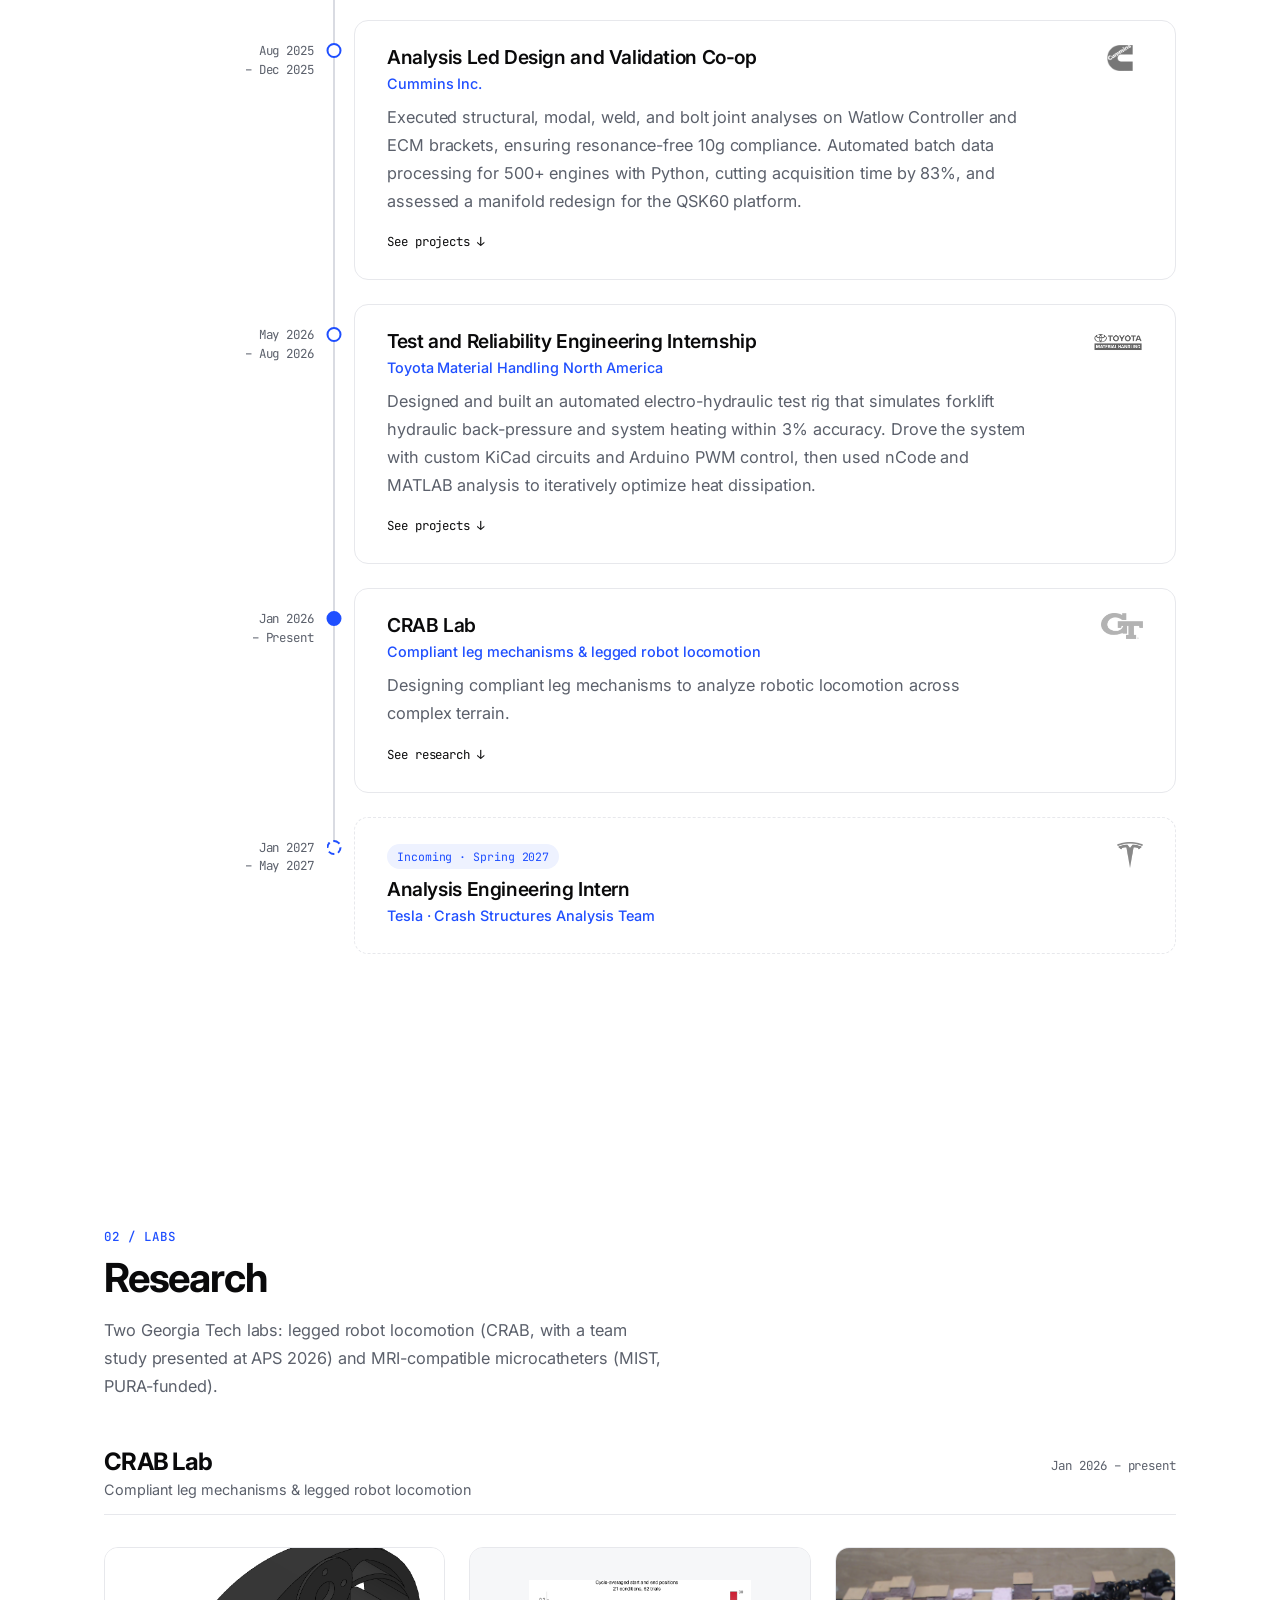
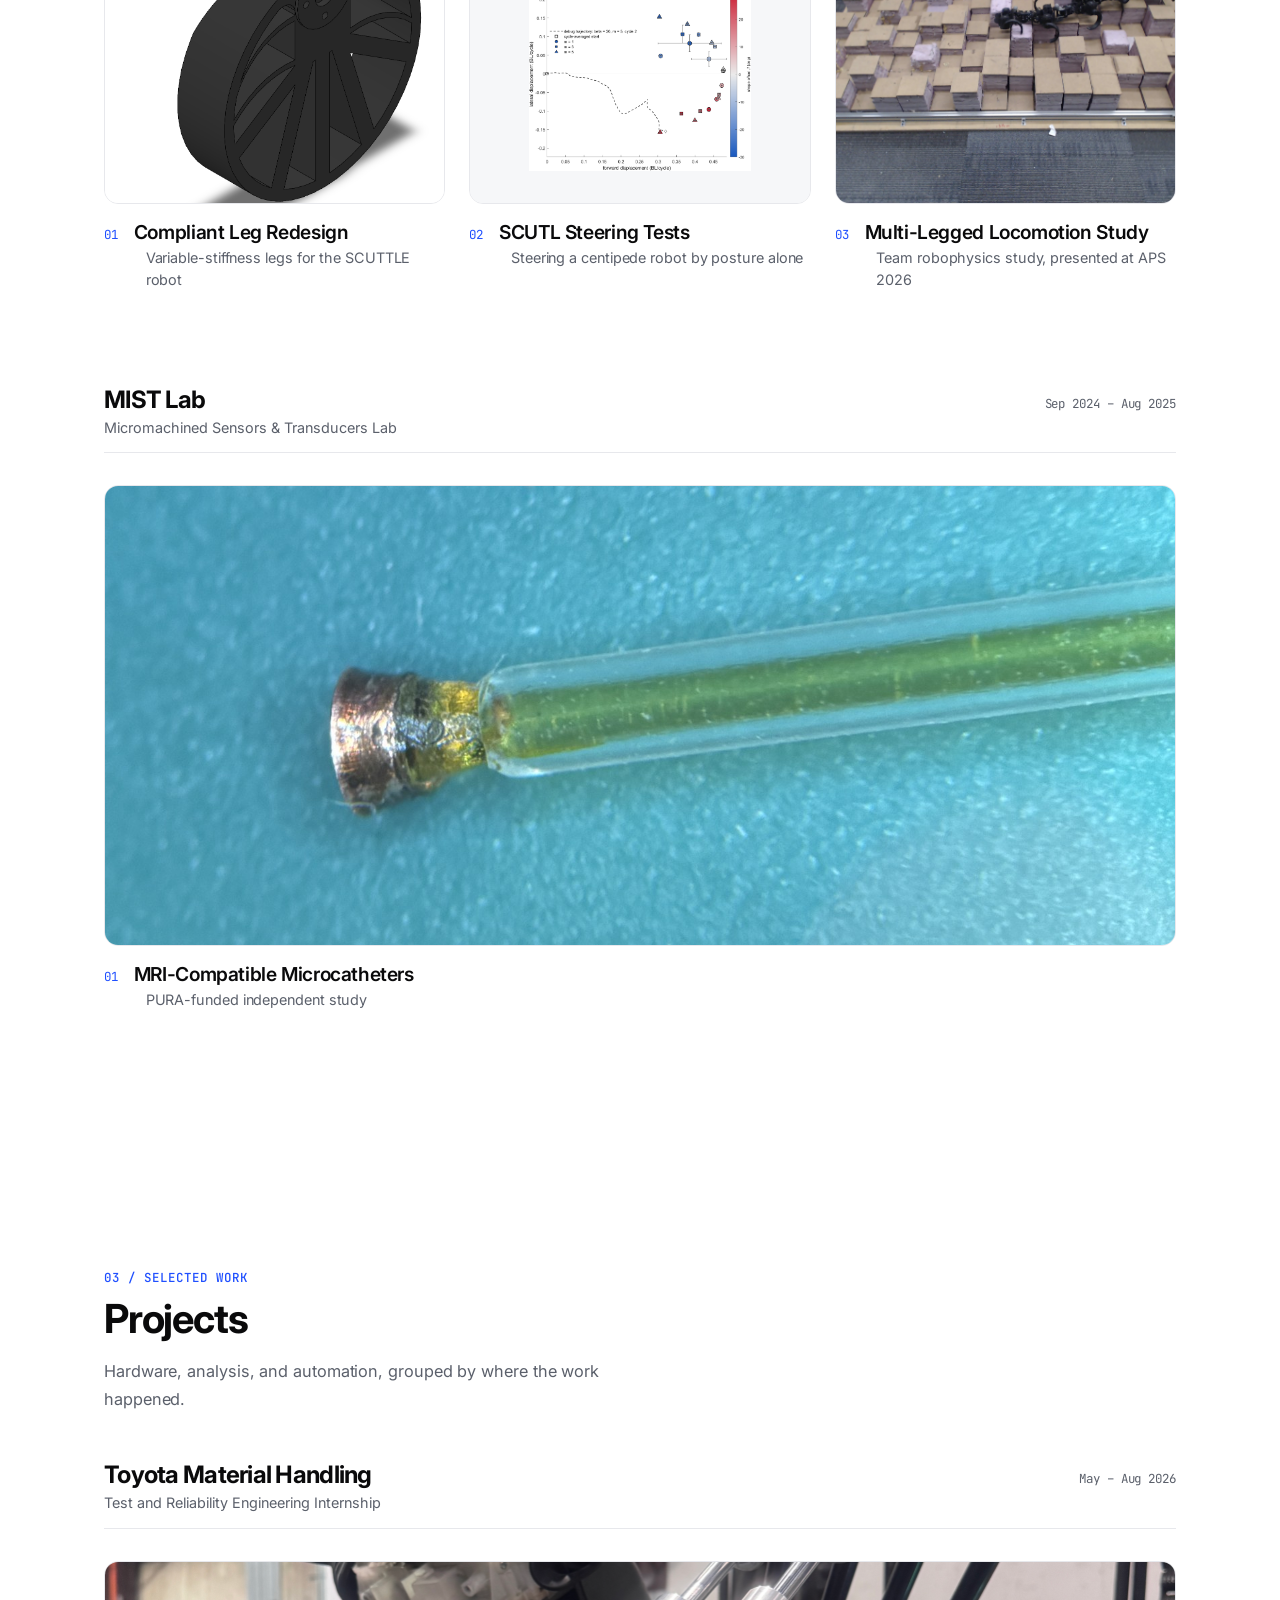
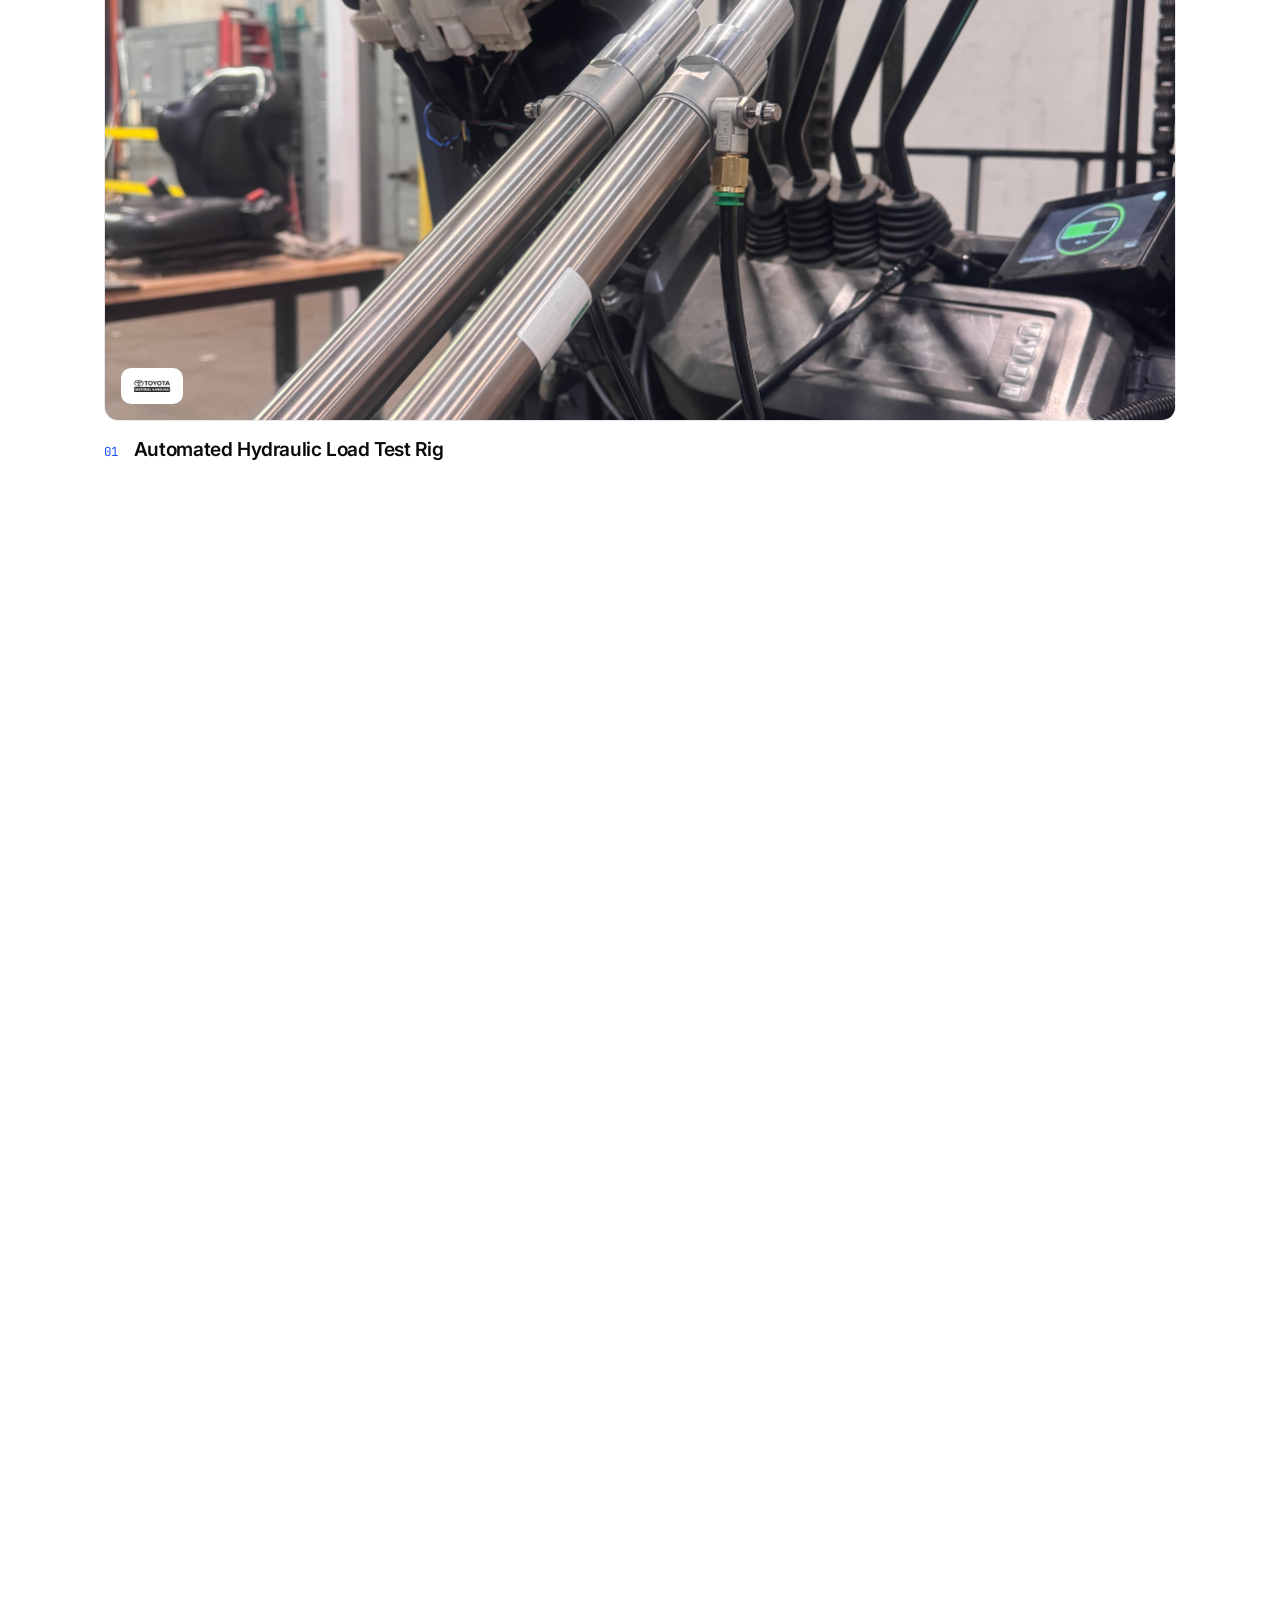
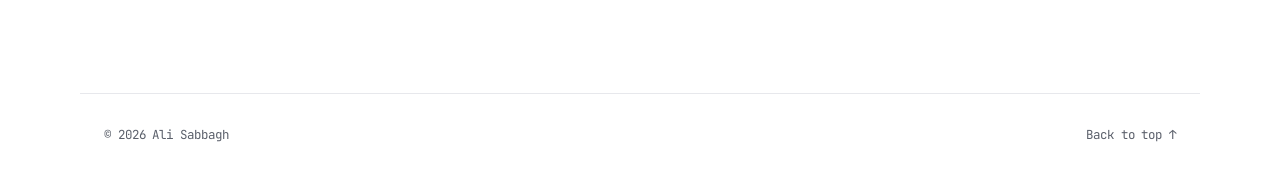
==== commit 4d120620: "Remove closing CTA, fix mobile side padding, crop MIST thumbnail - Remove the "Let's talk" closing s" ====
--- a/index.html
+++ b/index.html
@@ -203,7 +203,7 @@
 
             <a class="thumb reveal" href="research/mist-lab.html">
               <div class="thumb__image-wrap">
-                <img class="thumb__image thumb__image--fill" src="images/IMG_3416.JPG" alt="MIST Lab MRI-compatible microcatheter thumbnail">
+                <img class="thumb__image thumb__image--fill" src="images/mist-catheter-thumb.jpg" alt="Close-up of a microcatheter tip under a microscope">
               </div>
               <div class="thumb__meta"><span class="thumb__index">01</span><span class="thumb__title">MRI-Compatible Microcatheters</span></div>
               <div class="thumb__subtitle">PURA-funded independent study</div>
@@ -309,16 +309,6 @@
       </div>
     </section>
 
-    <!-- ============================= CLOSING ============================= -->
-    <section class="cta container">
-      <div class="cta__box reveal">
-        <h2 class="cta__title">Building something physical? Let's talk.</h2>
-        <p class="cta__text">Open to engineering roles and collaborations in mechanical design, test, and robotics.</p>
-        <!-- TODO: replace with your real email address -->
-        <a class="btn" href="mailto:you@example.com">Get in touch &rarr;</a>
-      </div>
-    </section>
-
   </main>
 
   <footer class="site-footer">
--- a/css/style.css
+++ b/css/style.css
@@ -128,7 +128,7 @@
   padding: 0 var(--content-padding);
 }
 
-.section { padding: var(--space-section) 0; }
+.section { padding-top: var(--space-section); padding-bottom: var(--space-section); }
 
 .section-layout {
   display: flex;
@@ -656,43 +656,6 @@
 }
 
 /* =========================================================
-   Closing call-to-action
-   ========================================================= */
-.cta {
-  padding: var(--space-10) 0 var(--space-12);
-  text-align: left;
-}
-.cta__box {
-  background: var(--color-text);
-  color: #fff;
-  border-radius: 28px;
-  padding: clamp(40px, 7vw, 88px);
-  position: relative;
-  overflow: hidden;
-}
-.cta__box::before {
-  content: "";
-  position: absolute;
-  inset: 0;
-  background-image:
-    linear-gradient(to right, rgba(255, 255, 255, 0.07) 1px, transparent 1px),
-    linear-gradient(to bottom, rgba(255, 255, 255, 0.07) 1px, transparent 1px);
-  background-size: 48px 48px;
-  -webkit-mask-image: radial-gradient(ellipse 60% 100% at 100% 0%, #000, transparent 70%);
-  mask-image: radial-gradient(ellipse 60% 100% at 100% 0%, #000, transparent 70%);
-}
-.cta__title {
-  position: relative;
-  font-size: var(--text-h2-size);
-  line-height: 1.1;
-  letter-spacing: -0.035em;
-  max-width: 640px;
-}
-.cta__text { position: relative; margin-top: var(--space-2); color: rgba(255, 255, 255, 0.65); max-width: 460px; }
-.cta__box .btn { position: relative; margin-top: var(--space-4); background: #fff; color: var(--color-text); border-color: #fff; }
-.cta__box .btn:hover { background: var(--color-accent); border-color: var(--color-accent); color: #fff; transform: translateY(-2px); }
-
-/* =========================================================
    Simple sub-page layout (project / research detail pages)
    ========================================================= */
 .page-header__subtitle {
@@ -1164,7 +1127,7 @@
 }
 
 @media (max-width: 640px) {
-  .section { padding: var(--space-section-mobile) 0; }
+  .section { padding-top: var(--space-section-mobile); padding-bottom: var(--space-section-mobile); }
   .hero { padding-top: var(--space-8); }
   .site-nav { gap: var(--space-1); }
   .site-nav__brand { display: none; }
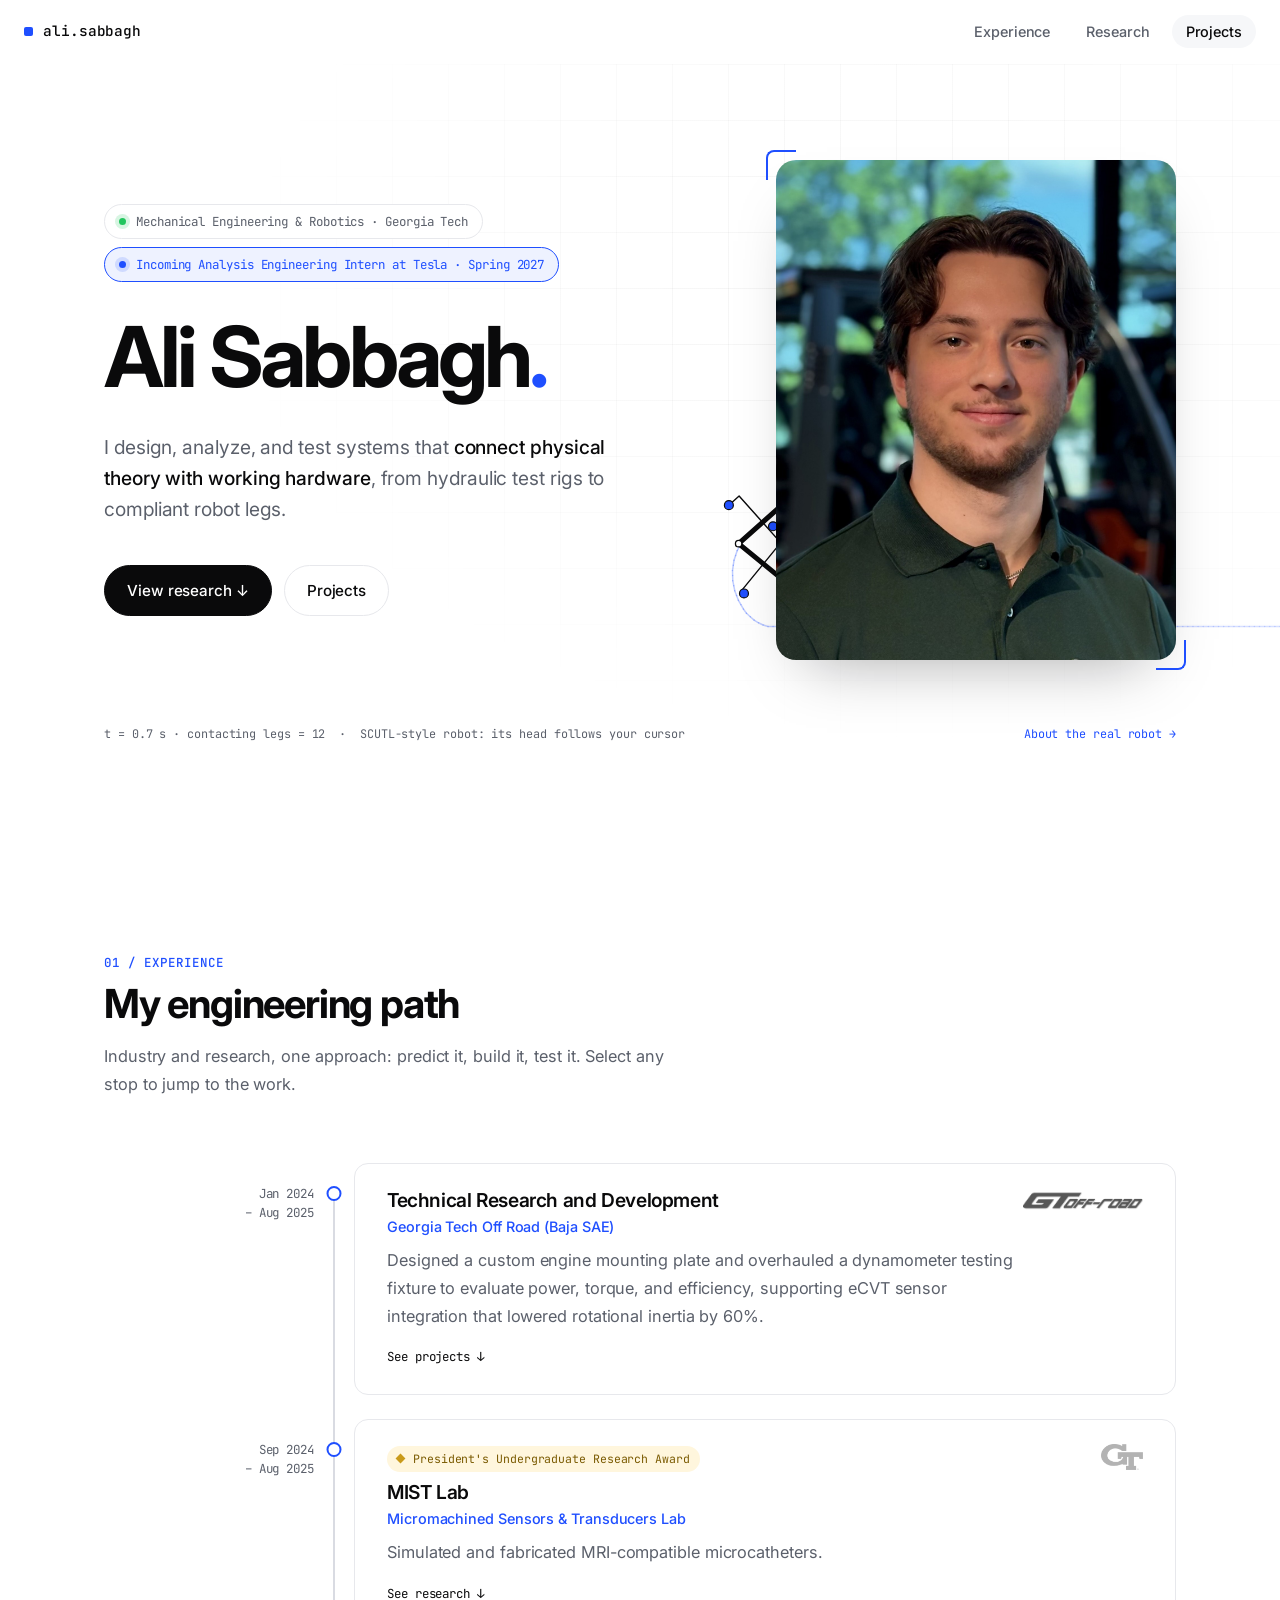
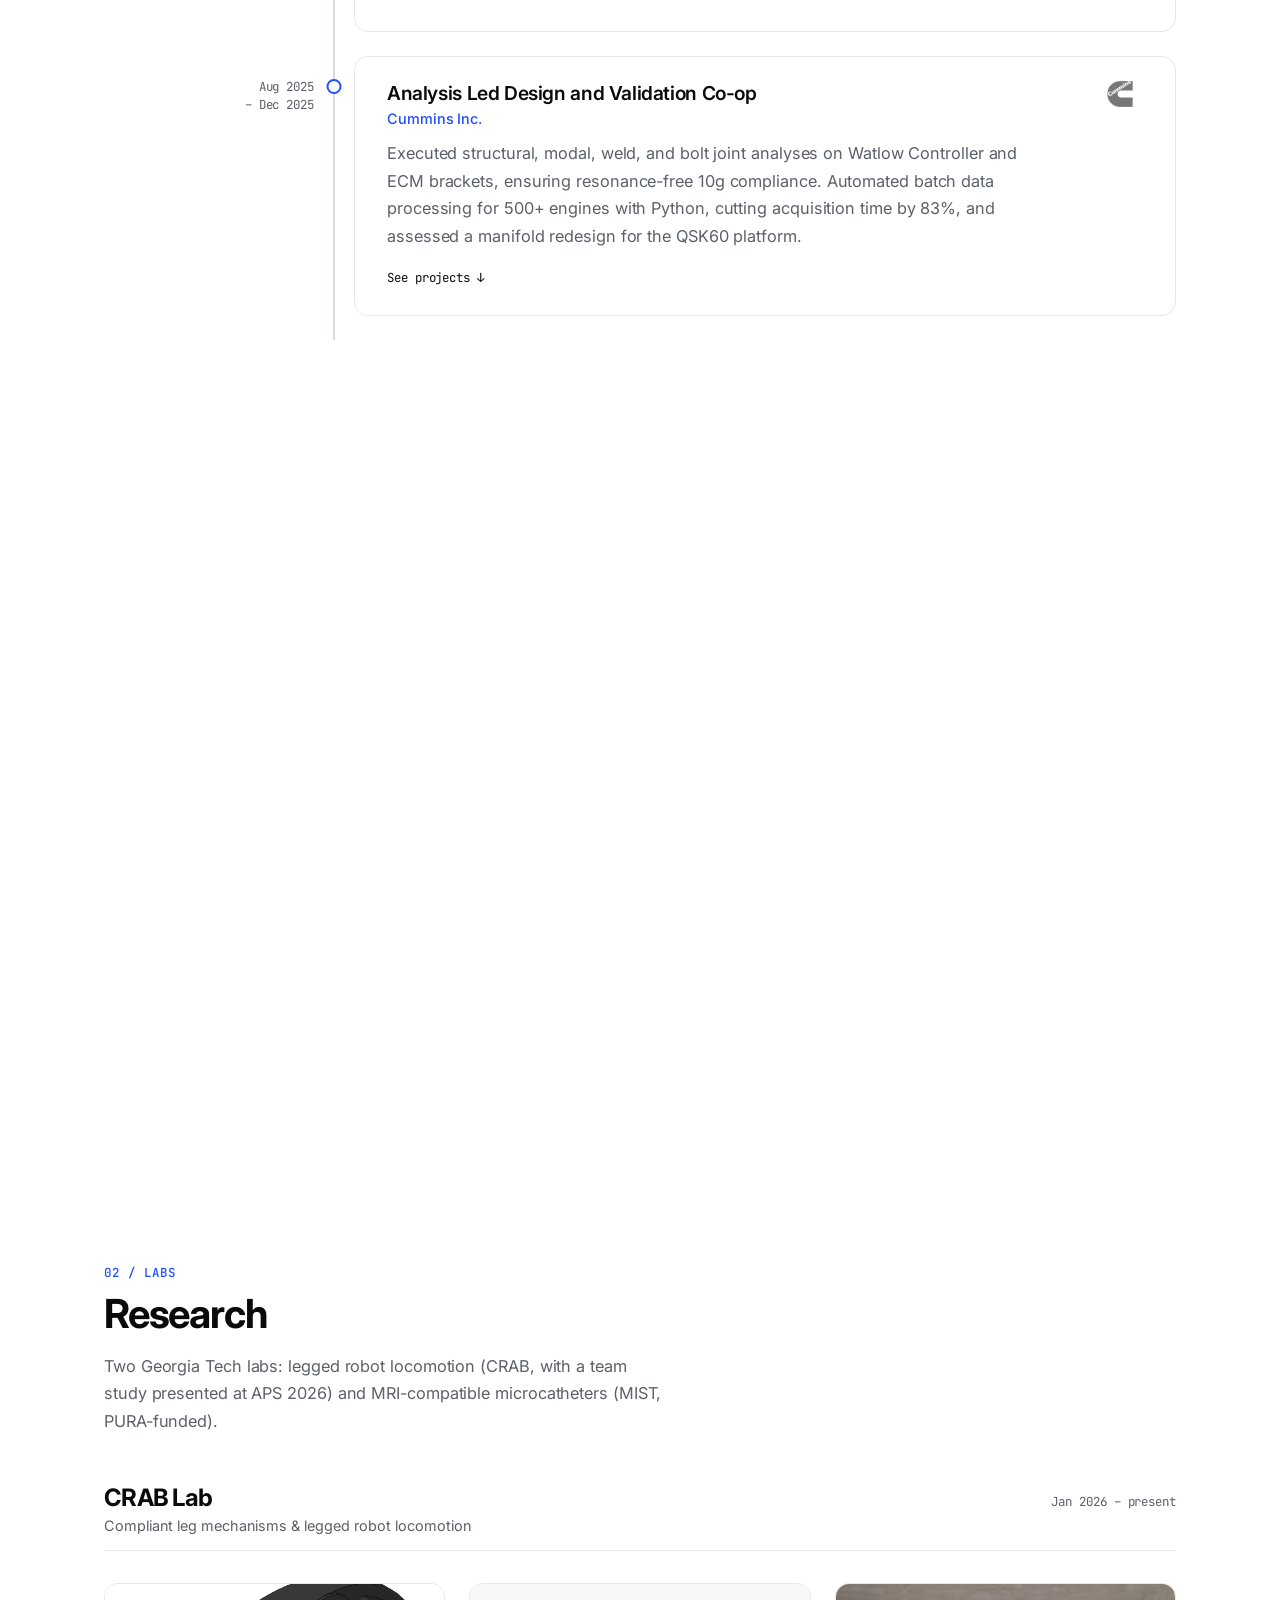
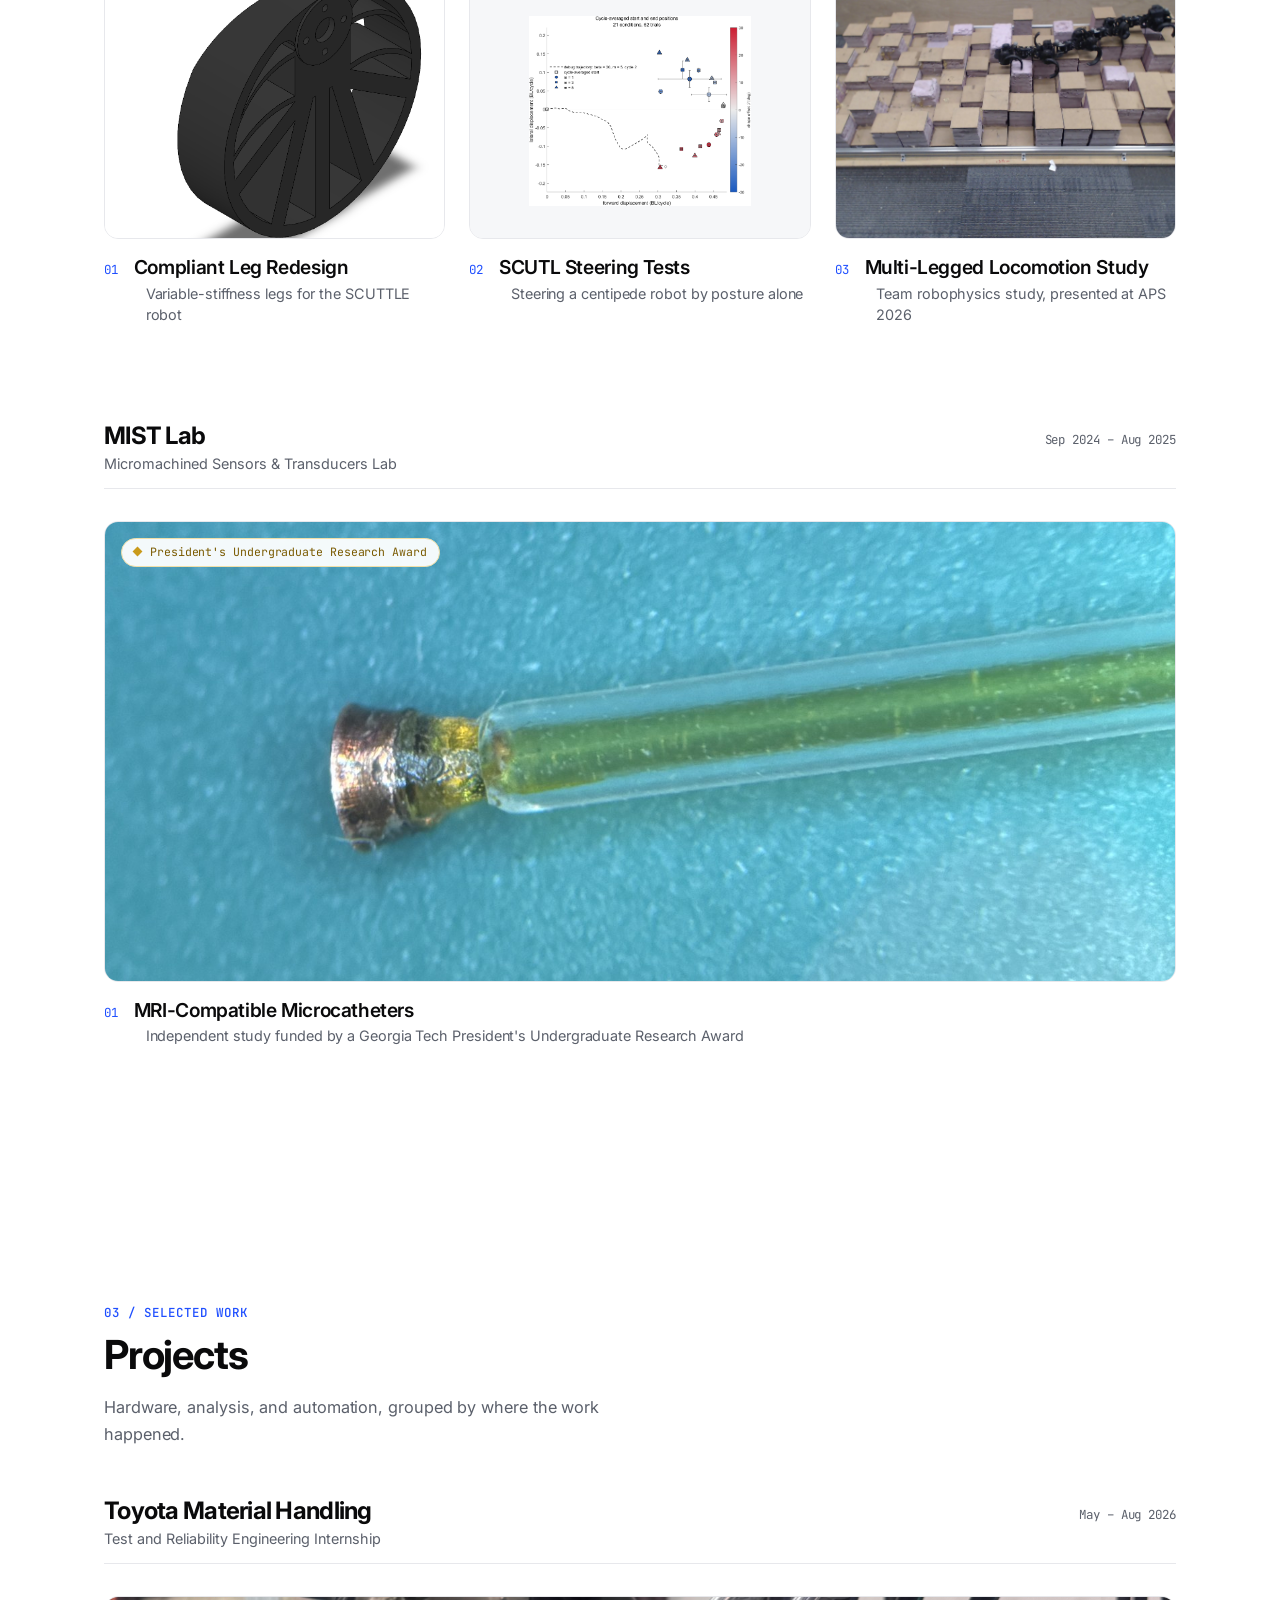
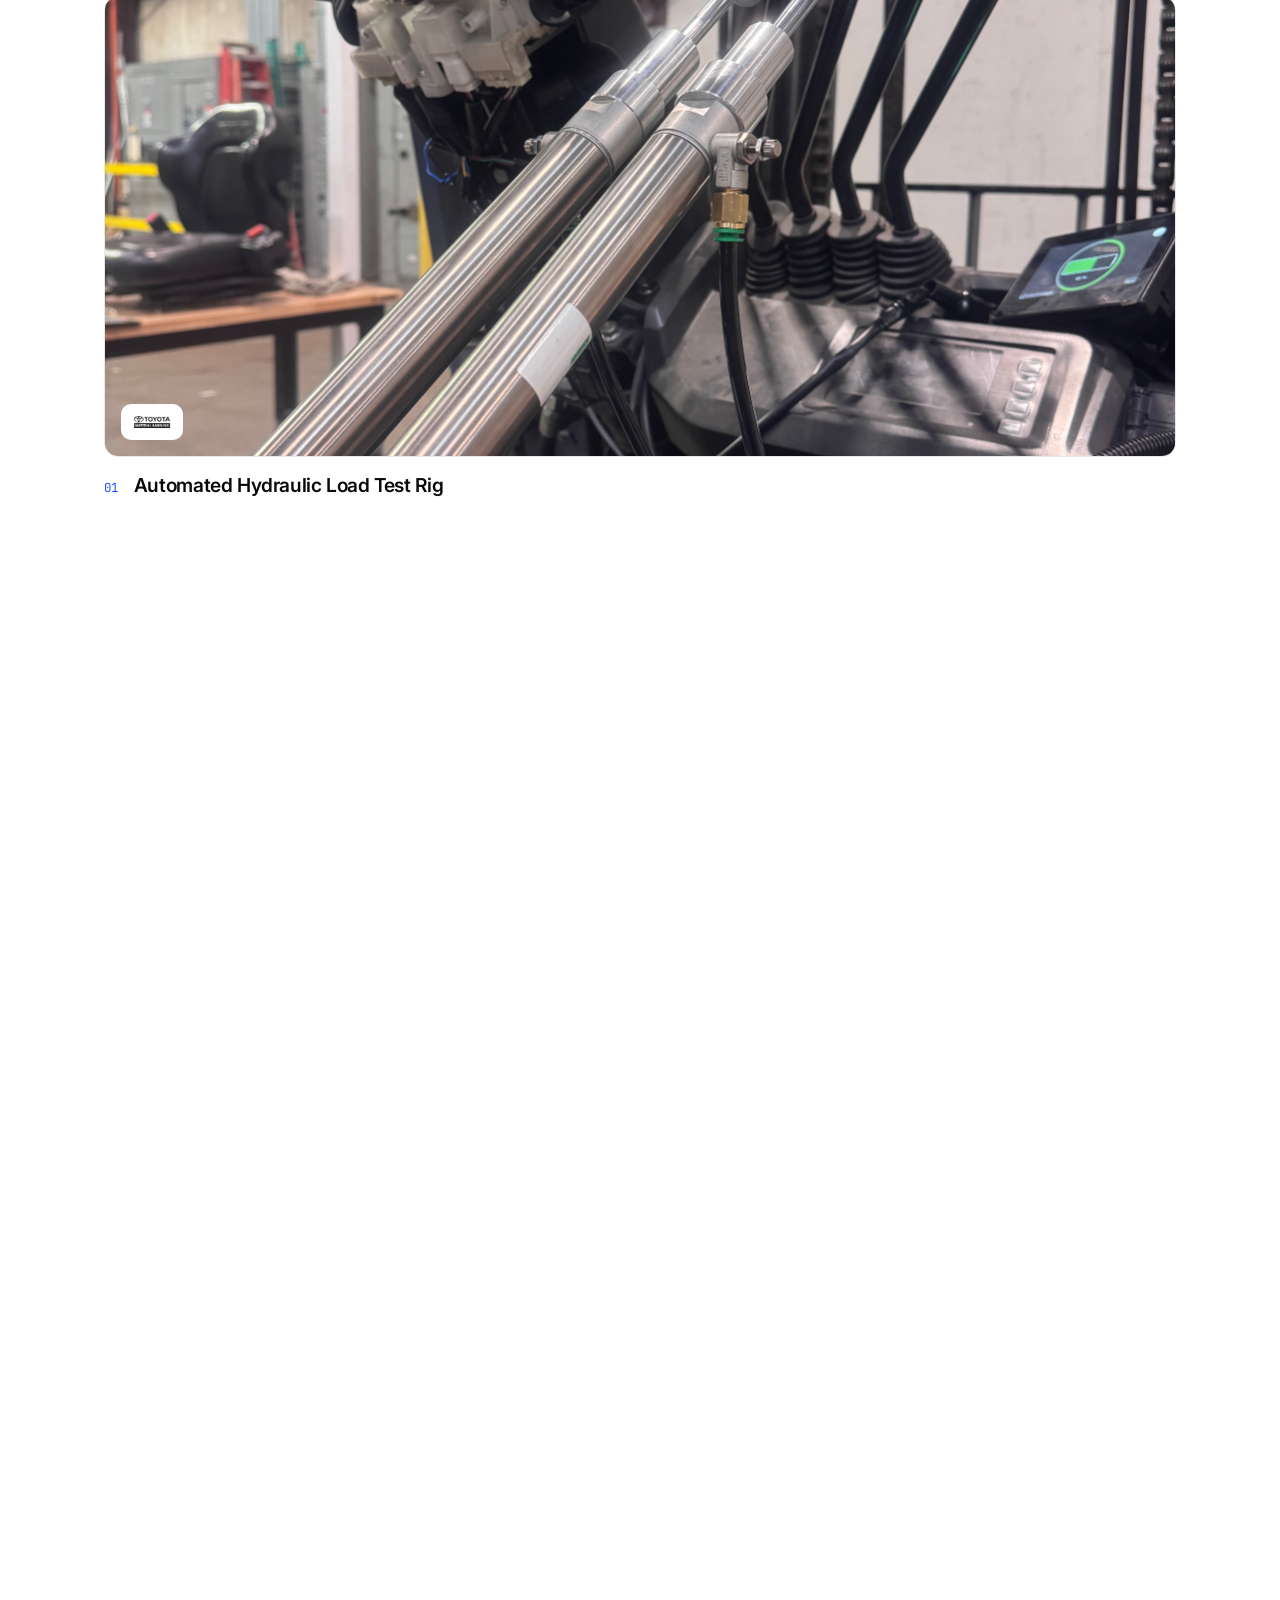
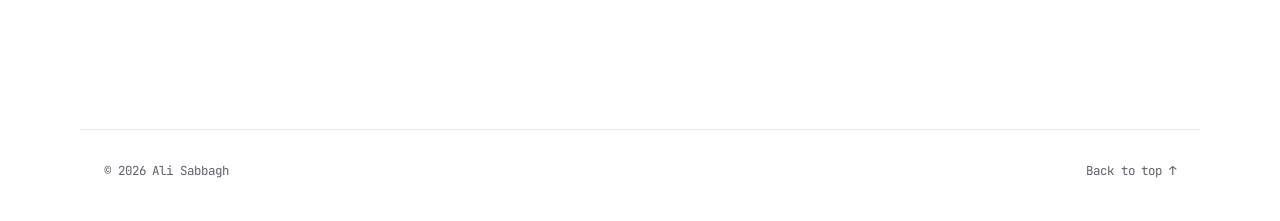
==== commit 82e19259: "Highlight the President's Undergraduate Research Award - Gold award badge on the MIST timeline card " ====
--- a/index.html
+++ b/index.html
@@ -91,6 +91,7 @@
             <div class="tl-rail"></div>
             <a class="tl-card" href="#mist">
               <img class="tl-card__logo" src="images/GT-Logo.png" alt="Georgia Tech logo">
+              <span class="tl-card__badge tl-card__badge--award">President's Undergraduate Research Award</span>
               <div class="tl-card__role">MIST Lab</div>
               <div class="tl-card__org">Micromachined Sensors &amp; Transducers Lab</div>
               <p class="tl-card__text">Simulated and fabricated MRI-compatible microcatheters.</p>
@@ -204,9 +205,10 @@
             <a class="thumb reveal" href="research/mist-lab.html">
               <div class="thumb__image-wrap">
                 <img class="thumb__image thumb__image--fill" src="images/mist-catheter-thumb.jpg" alt="Close-up of a microcatheter tip under a microscope">
+                <span class="thumb__badge">President's Undergraduate Research Award</span>
               </div>
               <div class="thumb__meta"><span class="thumb__index">01</span><span class="thumb__title">MRI-Compatible Microcatheters</span></div>
-              <div class="thumb__subtitle">PURA-funded independent study</div>
+              <div class="thumb__subtitle">Independent study funded by a Georgia Tech President's Undergraduate Research Award</div>
             </a>
 
           </div>
--- a/css/style.css
+++ b/css/style.css
@@ -1210,3 +1210,48 @@
   .tl-card__logo { position: static; display: block; margin-bottom: var(--space-1); }
   .tl-card__role, .tl-card__org { padding-right: 0; }
 }
+
+/* Award badges */
+.tl-card__badge--award { background: #FFF6DD; color: #7A5A00; }
+.thumb__badge {
+  position: absolute;
+  top: var(--space-2);
+  left: var(--space-2);
+  padding: 6px 12px;
+  border-radius: 999px;
+  background: rgba(255, 255, 255, 0.94);
+  -webkit-backdrop-filter: blur(8px);
+  backdrop-filter: blur(8px);
+  border: 1px solid #F0DFA8;
+  color: #7A5A00;
+  font-family: var(--font-mono);
+  font-size: 0.72rem;
+  line-height: 1.3;
+}
+
+/* Award line on the MIST page, shown as a badge */
+.page-header__award {
+  display: inline-block;
+  margin-top: var(--space-2);
+  padding: 6px 14px;
+  border-radius: 999px;
+  background: #FFF6DD;
+  border: 1px solid #F0DFA8;
+  color: #7A5A00;
+  font-weight: 500;
+}
+.page-header__award a { color: inherit; }
+
+/* Gold diamond marker for award badges (drawn in CSS so it never depends on a font glyph) */
+.thumb__badge::before,
+.tl-card__badge--award::before,
+.page-header__award::before {
+  content: "";
+  display: inline-block;
+  width: 7px;
+  height: 7px;
+  margin-right: 9px;
+  background: #C99A1A;
+  transform: rotate(45deg);
+  vertical-align: 1px;
+}
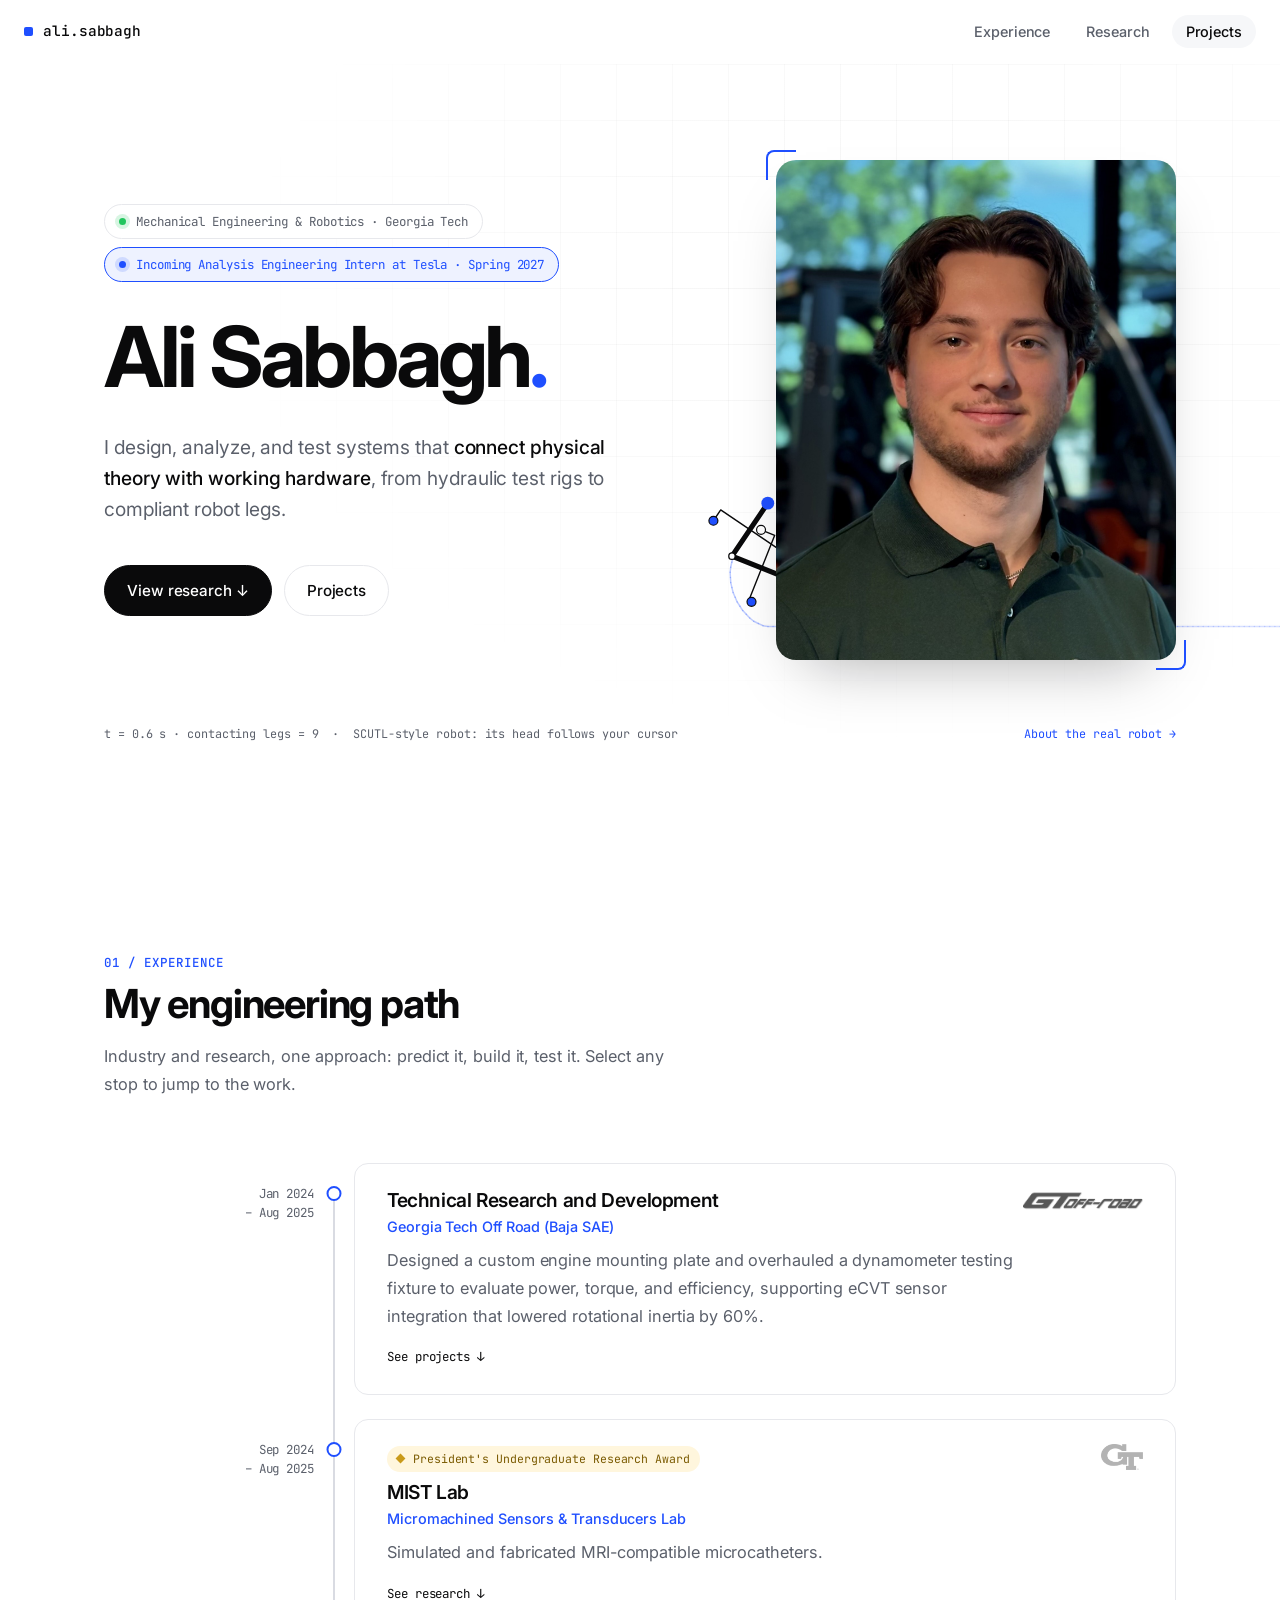
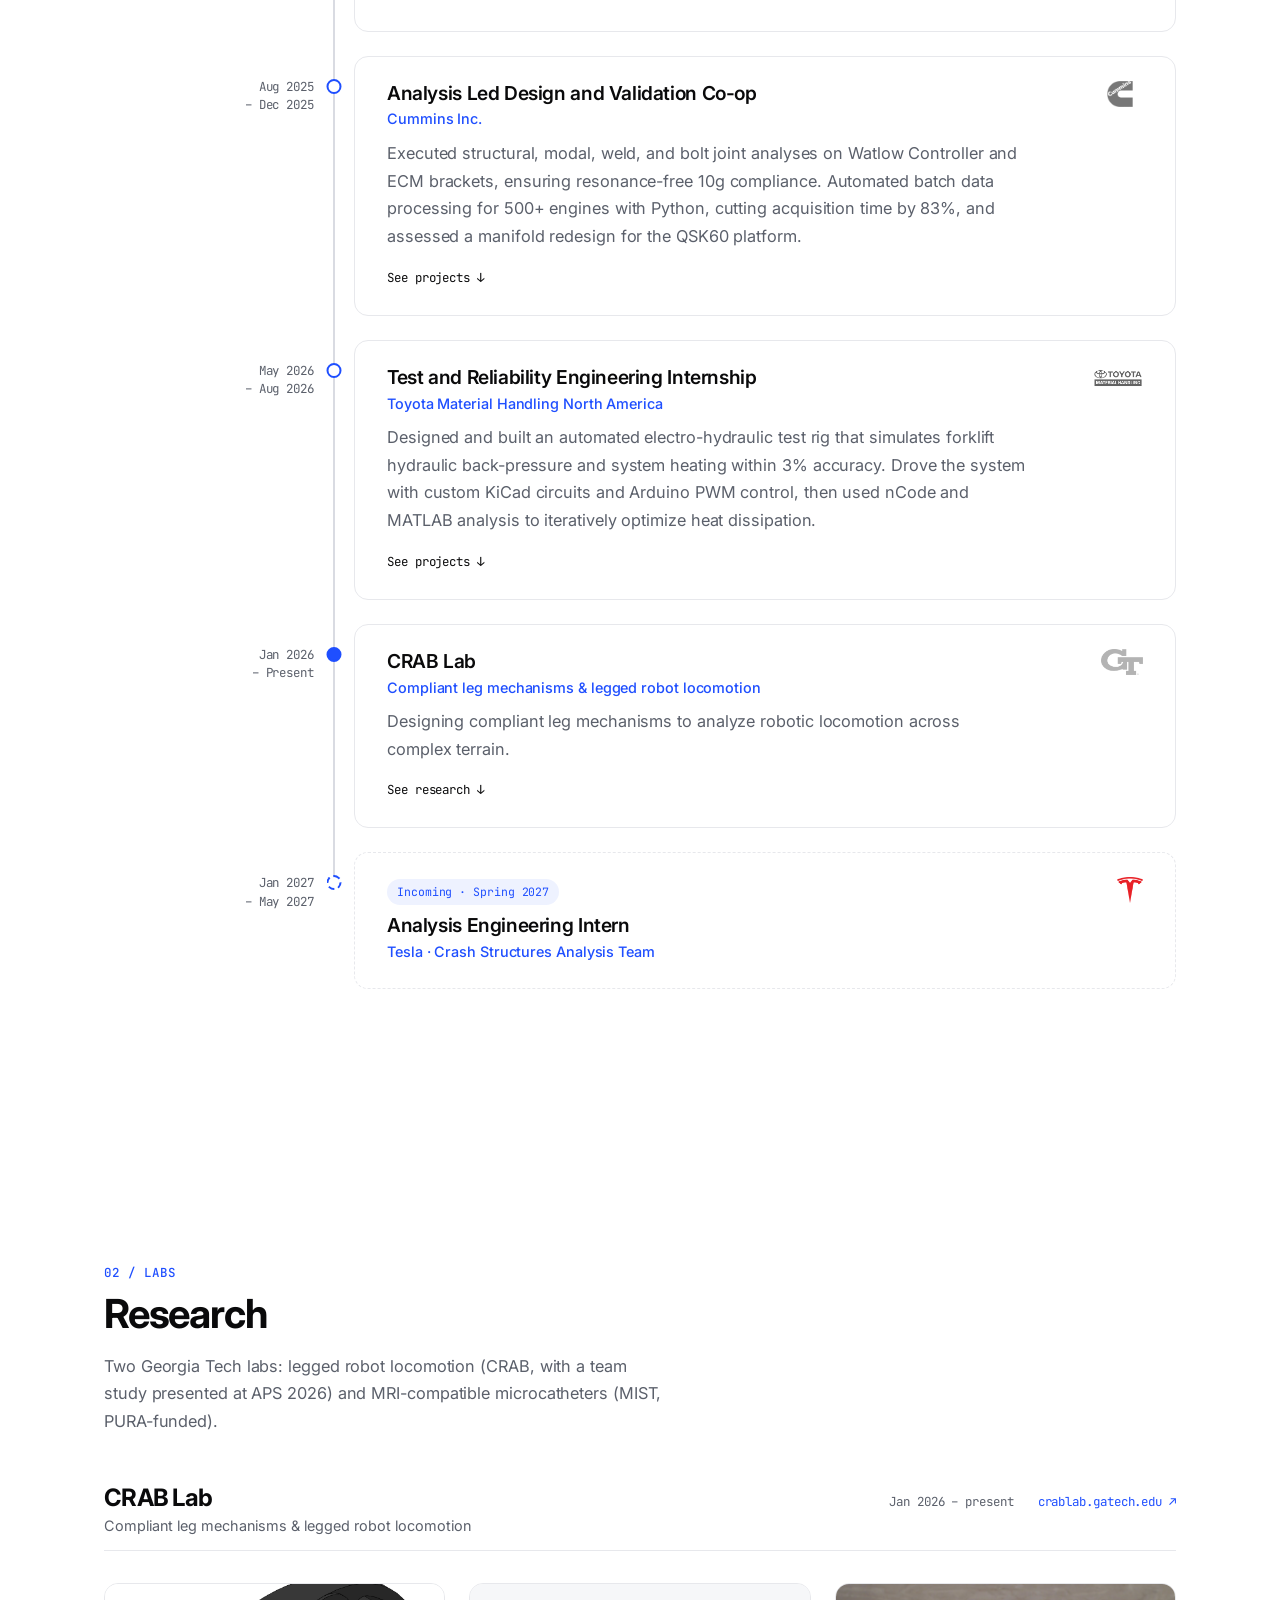
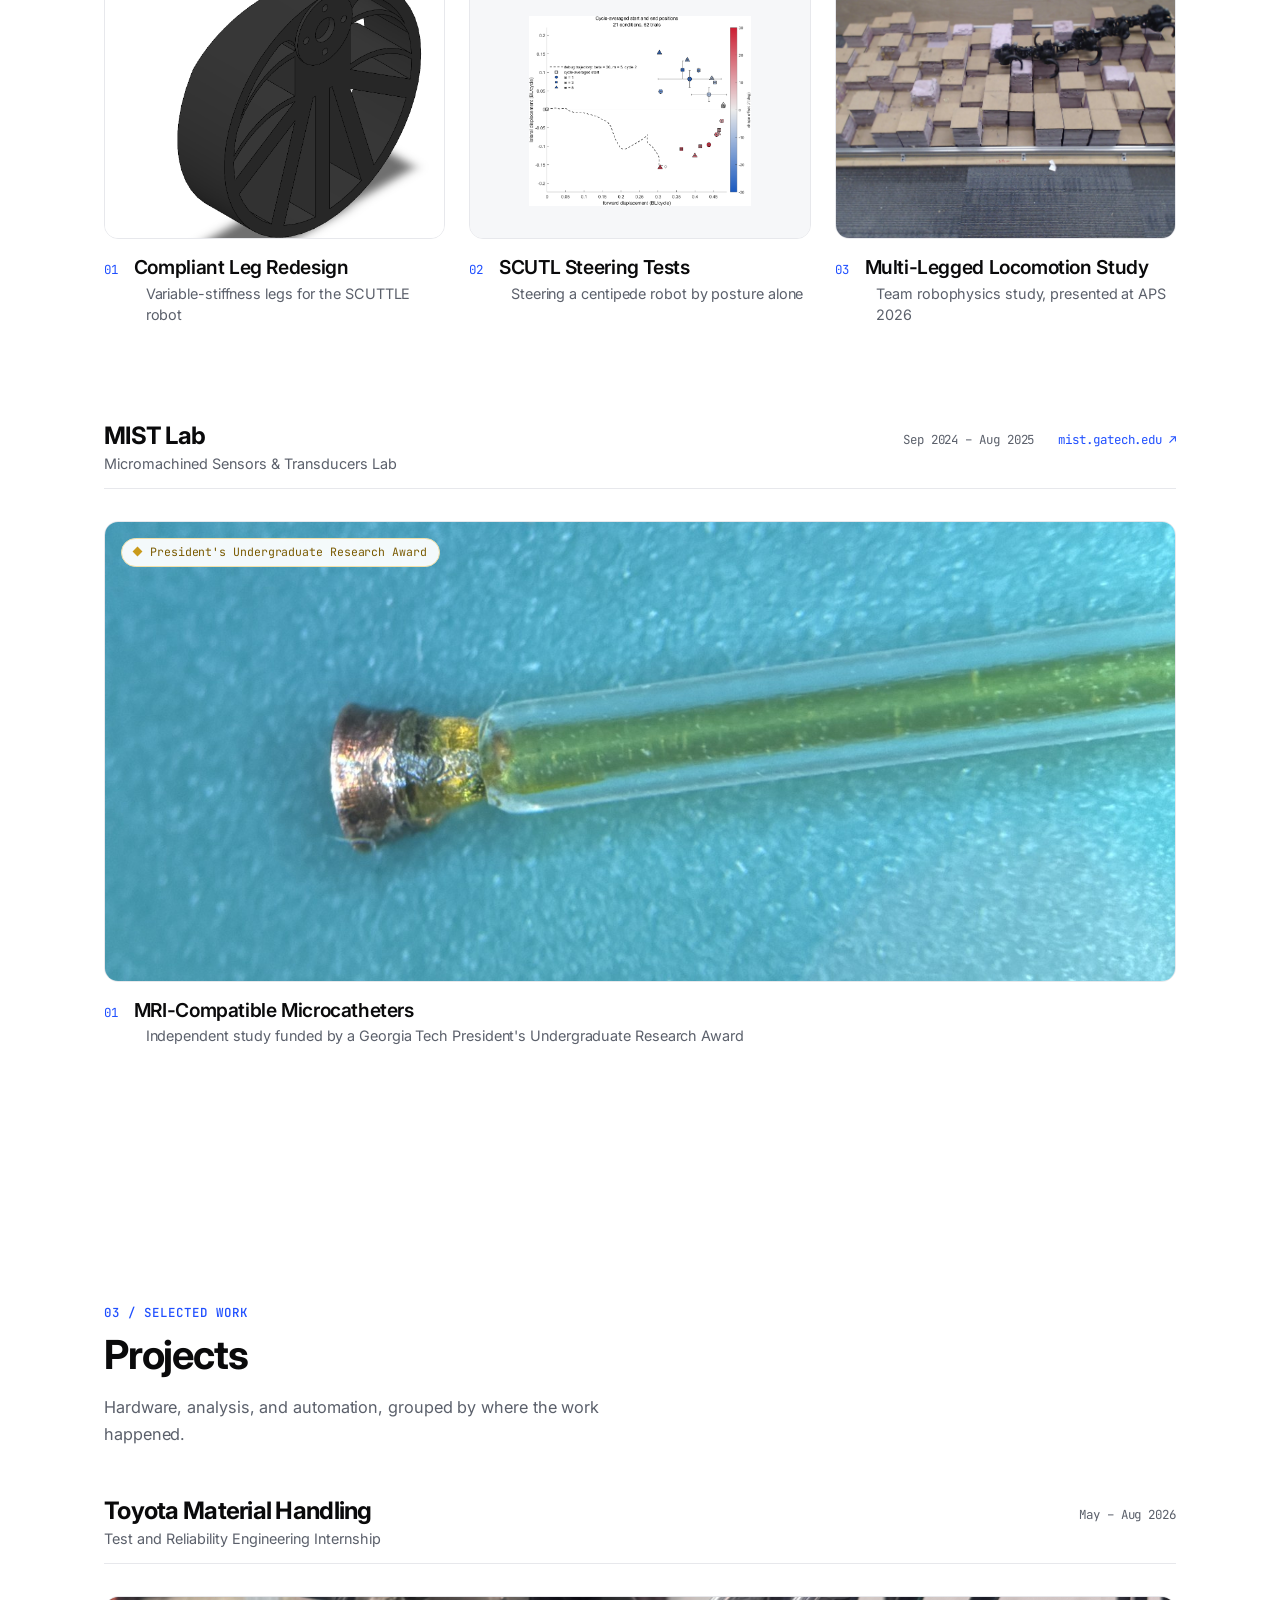
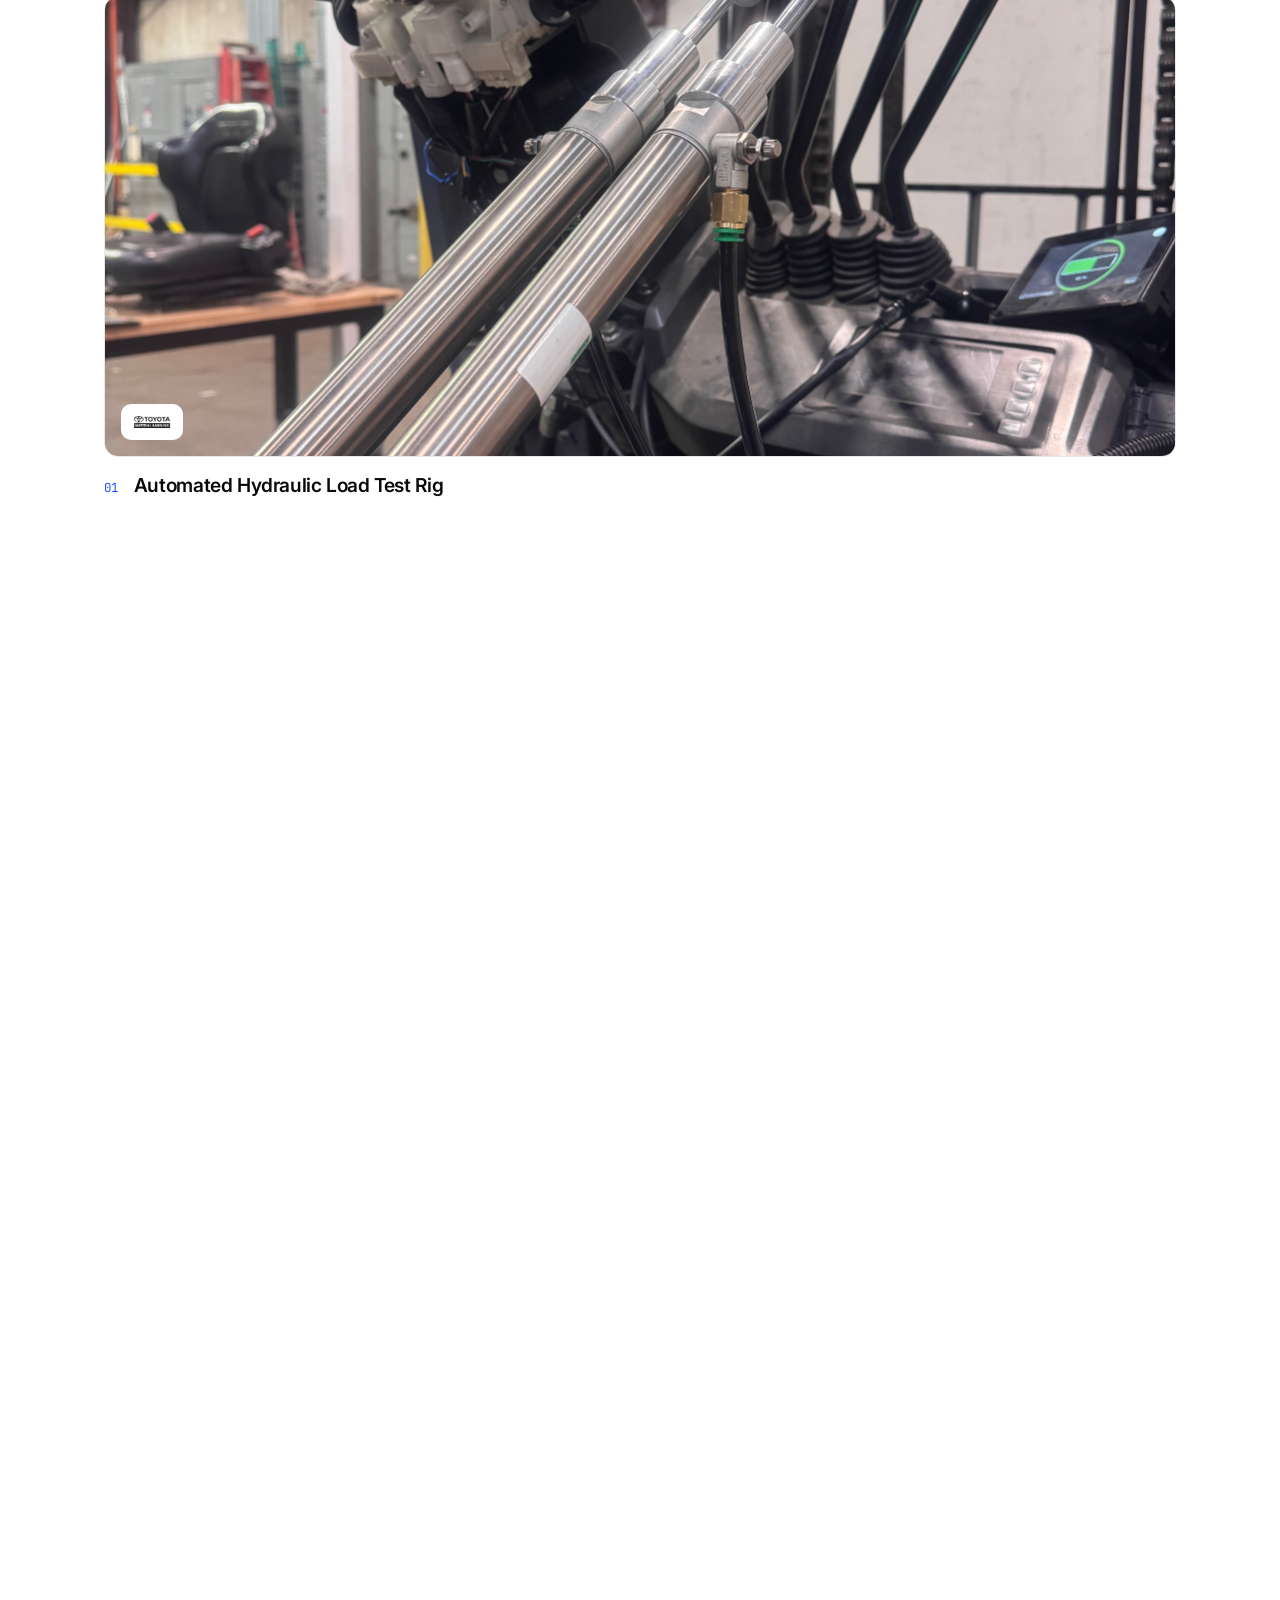
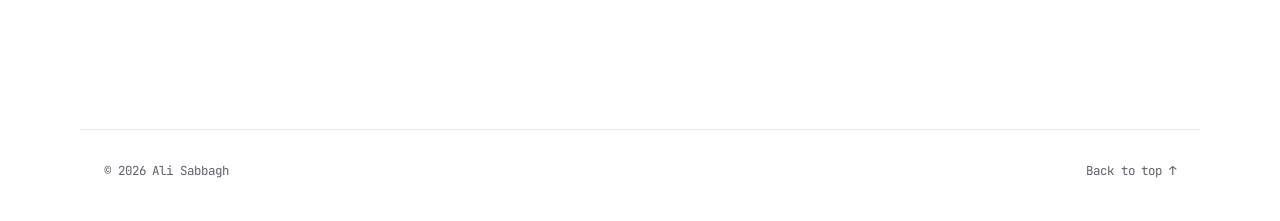
==== commit 29582de2: "Add lab website links; make Tesla logo red - Link to crablab.gatech.edu and mist.gatech.edu in Resea" ====
--- a/index.html
+++ b/index.html
@@ -140,7 +140,7 @@
             <div class="tl-rail"></div>
             <div class="tl-card tl-card--static">
               <span class="tl-card__badge">Incoming &middot; Spring 2027</span>
-              <img class="tl-card__logo" src="images/Tesla-Logo.png" alt="Tesla logo">
+              <img class="tl-card__logo tl-card__logo--color" src="images/Tesla-Logo.png" alt="Tesla logo">
               <div class="tl-card__role">Analysis Engineering Intern</div>
               <div class="tl-card__org">Tesla &middot; Crash Structures Analysis Team</div>
             </div>
@@ -164,7 +164,10 @@
         <div class="project-group" id="crab">
           <div class="project-group__head reveal">
             <h3 class="project-group__title"><a href="research/crab-lab.html">CRAB Lab</a><small>Compliant leg mechanisms &amp; legged robot locomotion</small></h3>
-            <span class="project-group__dates">Jan 2026 &ndash; present</span>
+            <span class="project-group__side">
+              <span class="project-group__dates">Jan 2026 &ndash; present</span>
+              <a class="project-group__site" href="https://crablab.gatech.edu/" target="_blank" rel="noopener">crablab.gatech.edu &nearr;</a>
+            </span>
           </div>
           <div class="thumb-grid thumb-grid--projects thumb-grid--three">
 
@@ -198,7 +201,10 @@
         <div class="project-group" id="mist">
           <div class="project-group__head reveal">
             <h3 class="project-group__title"><a href="research/mist-lab.html">MIST Lab</a><small>Micromachined Sensors &amp; Transducers Lab</small></h3>
-            <span class="project-group__dates">Sep 2024 &ndash; Aug 2025</span>
+            <span class="project-group__side">
+              <span class="project-group__dates">Sep 2024 &ndash; Aug 2025</span>
+              <a class="project-group__site" href="https://mist.gatech.edu/" target="_blank" rel="noopener">mist.gatech.edu &nearr;</a>
+            </span>
           </div>
           <div class="thumb-grid thumb-grid--projects thumb-grid--featured">
 
--- a/css/style.css
+++ b/css/style.css
@@ -1255,3 +1255,18 @@
   transform: rotate(45deg);
   vertical-align: 1px;
 }
+
+/* A portrait photo shown at a comfortable width, centered */
+.content-image--narrow { max-width: 420px; margin: 0 auto; height: auto; }
+.content-figure:has(.content-image--narrow) .content-caption { max-width: 420px; margin-left: auto; margin-right: auto; }
+
+/* Logos that keep their brand color all the time */
+.tl-card__logo--color { filter: none; opacity: 1; }
+
+/* Links out to the lab websites */
+.project-group__side { display: flex; align-items: baseline; gap: var(--space-3); flex-wrap: wrap; }
+.project-group__site { font-family: var(--font-mono); font-size: 0.78rem; color: var(--color-accent); }
+.project-group__site:hover { text-decoration: underline; }
+.page-header__site { margin-top: var(--space-1); font-family: var(--font-mono); font-size: 0.8rem; }
+.page-header__site a { color: var(--color-accent); border-bottom: 1px solid transparent; transition: border-color 0.25s ease; }
+.page-header__site a:hover { border-bottom-color: var(--color-accent); }
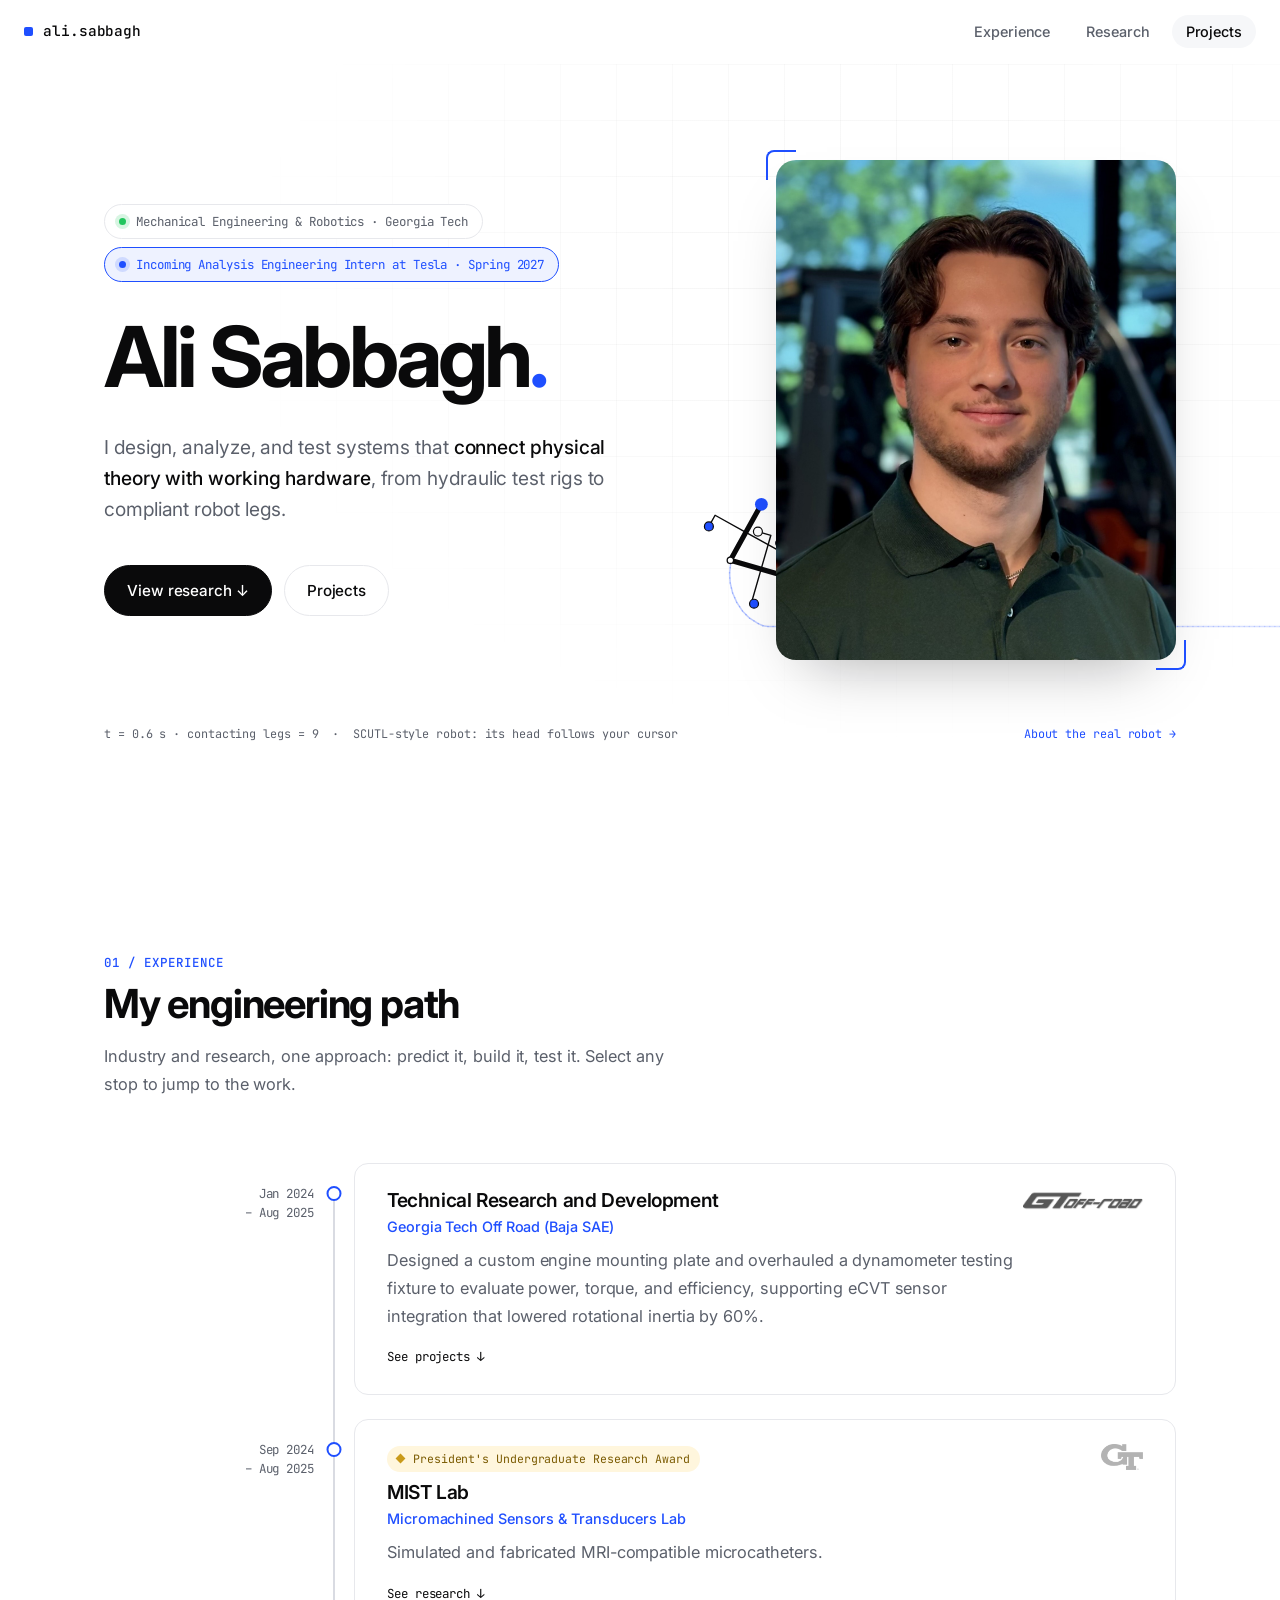
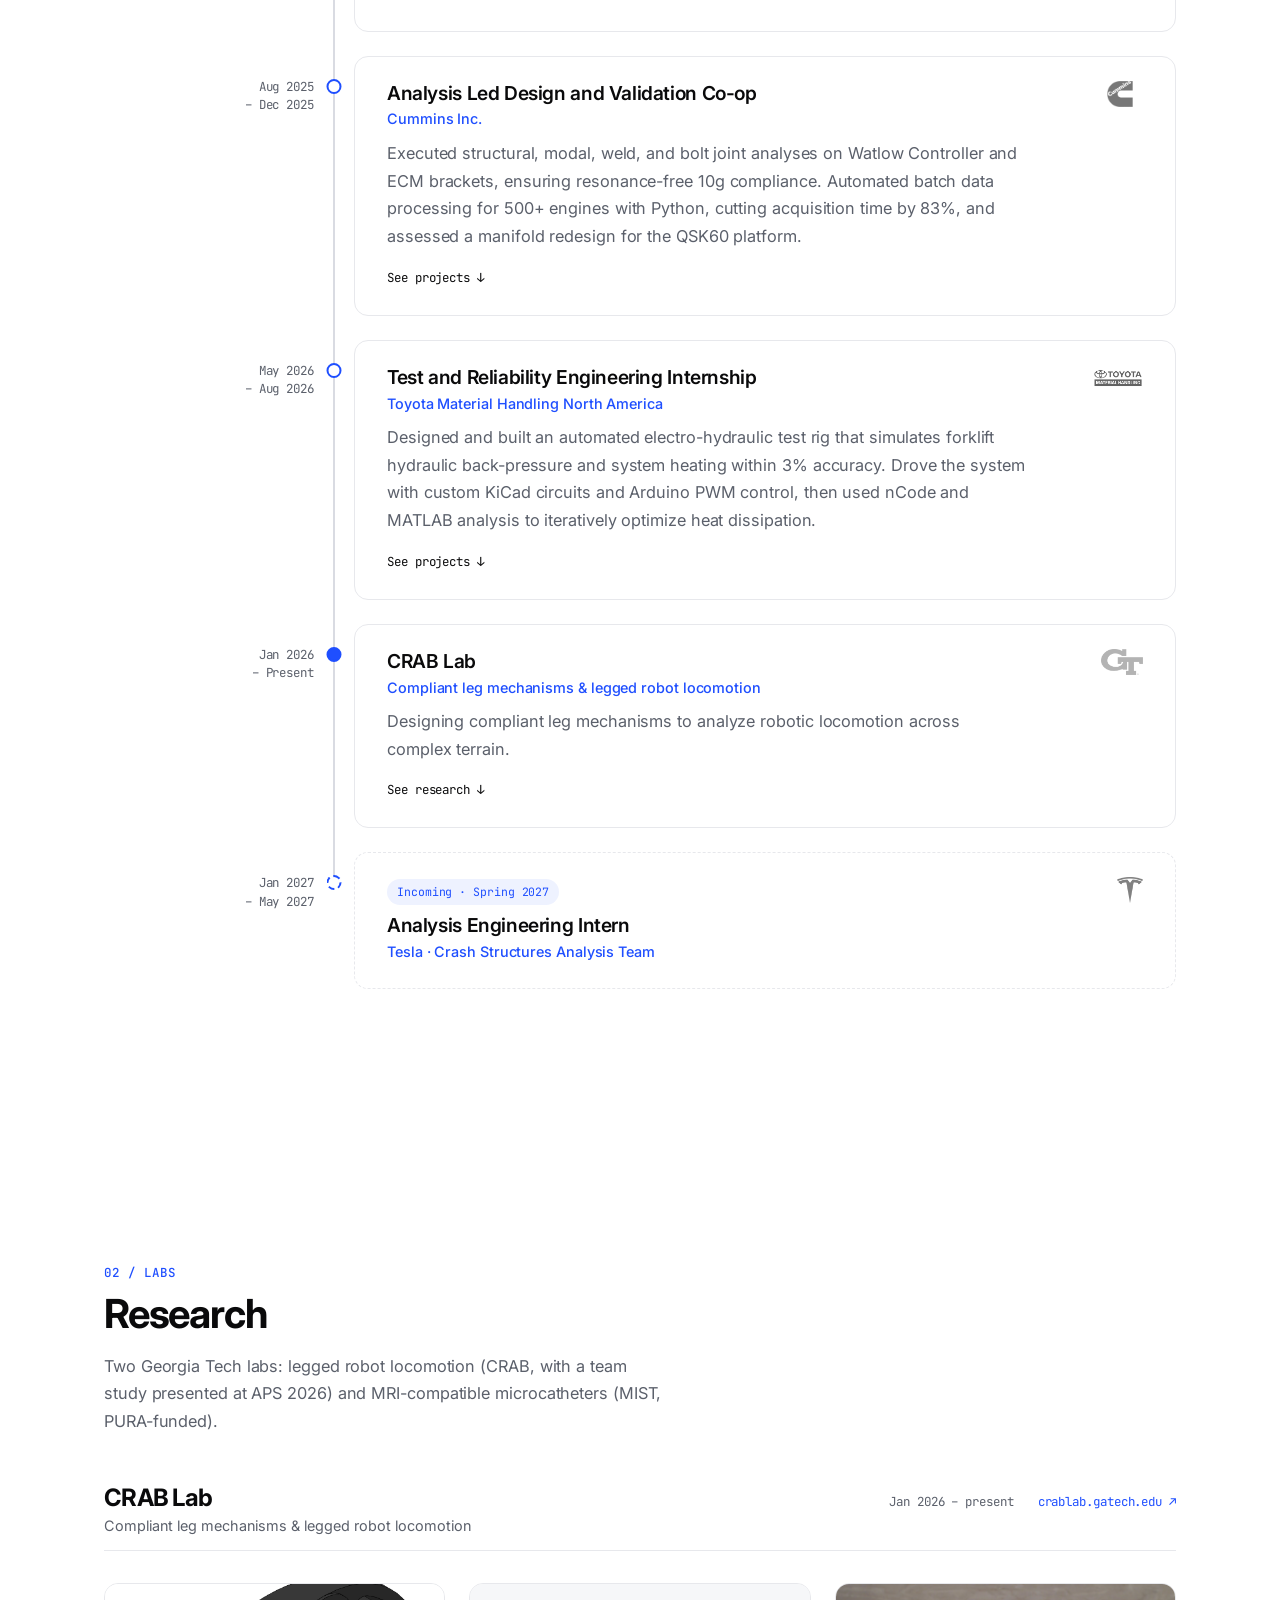
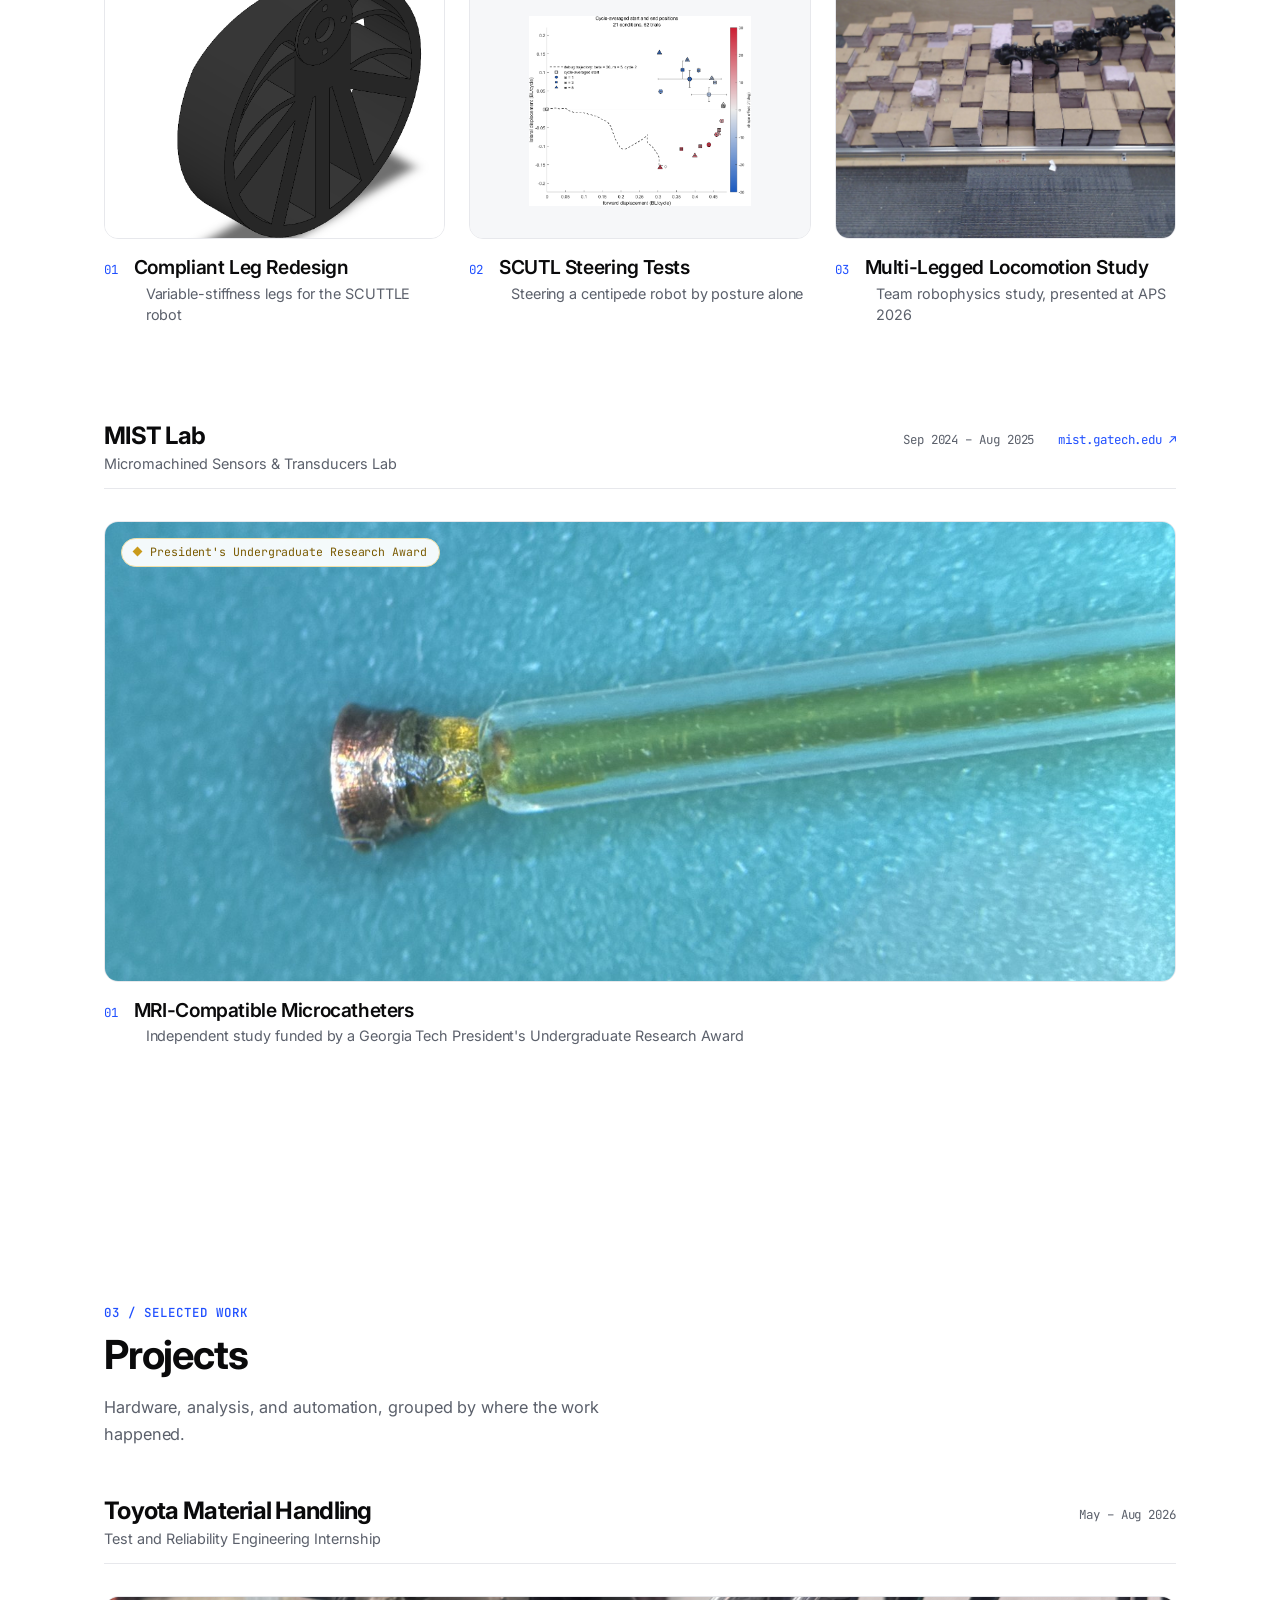
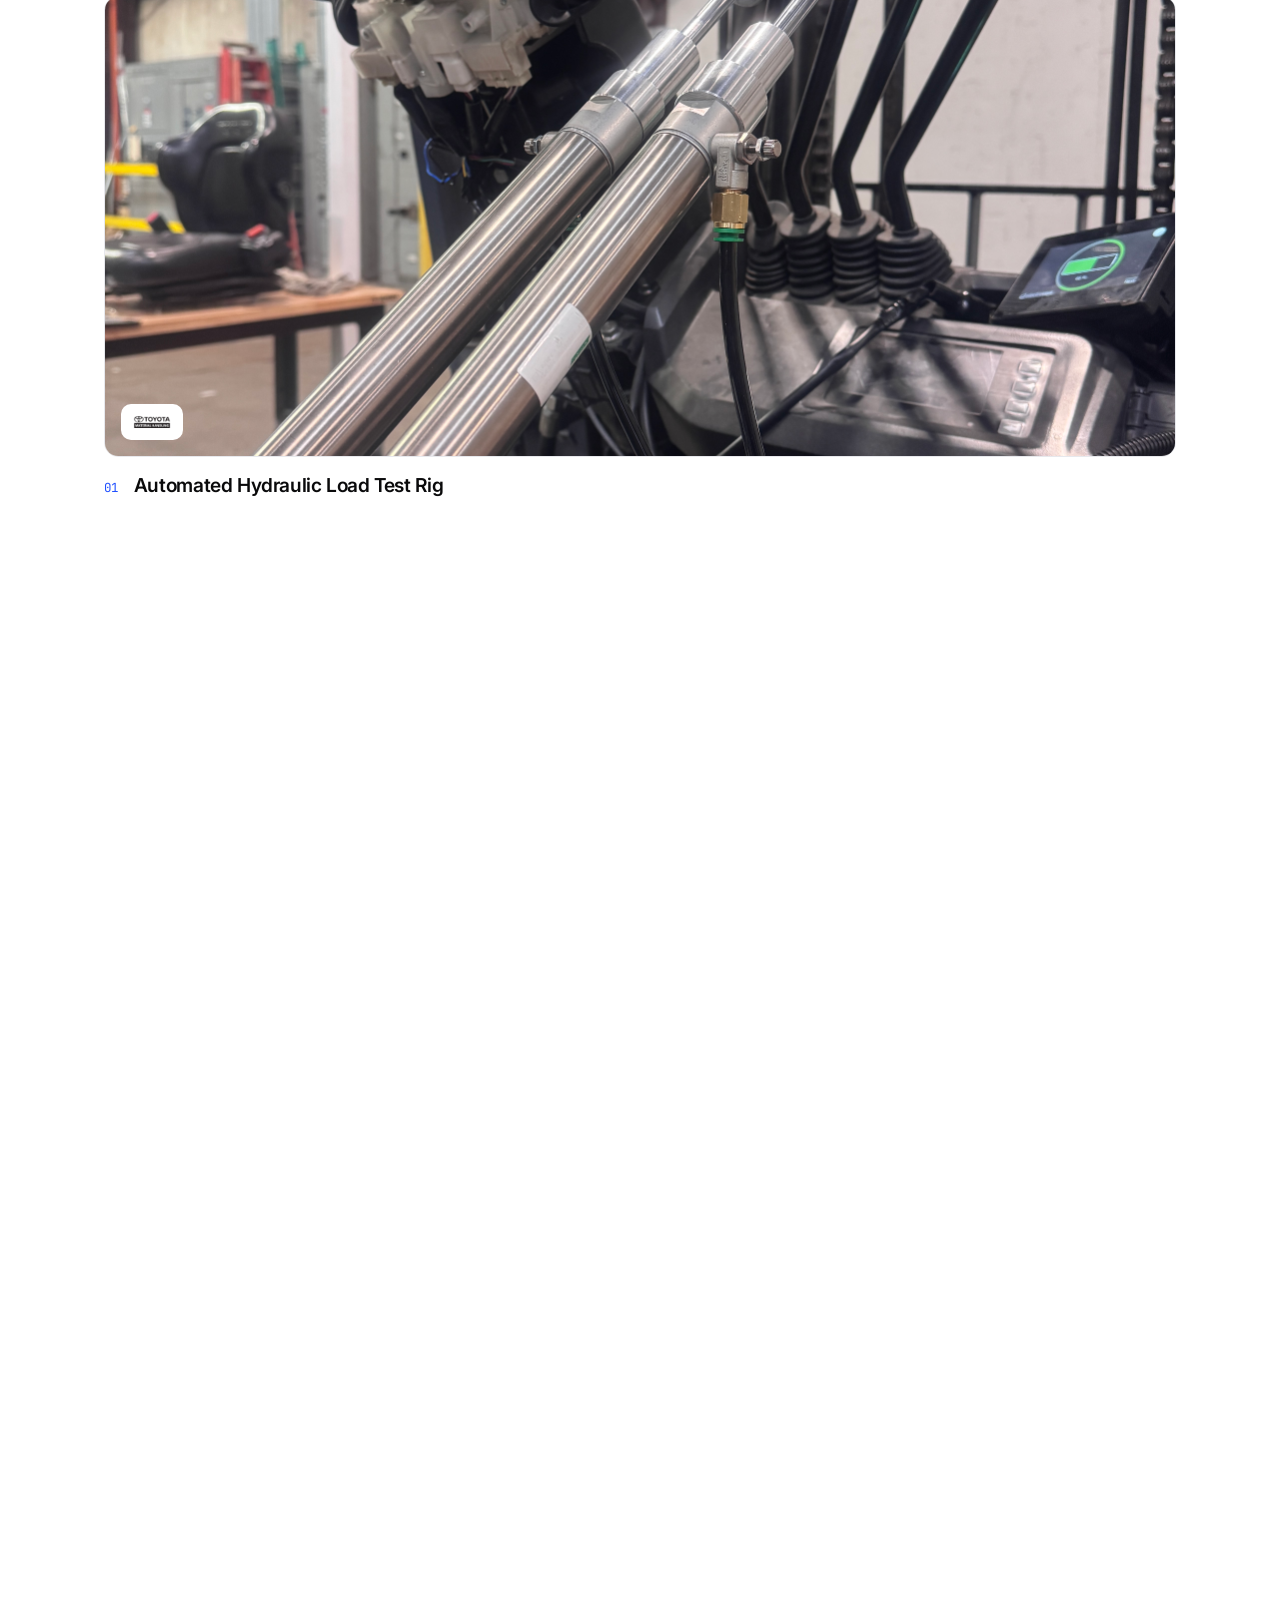
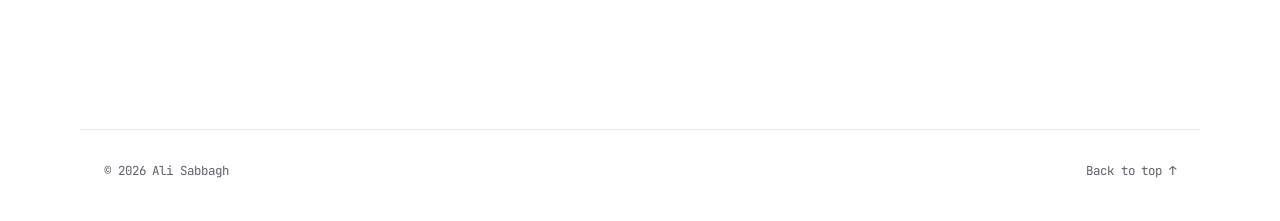
==== commit 5f637fe1: "Tesla logo: gray by default, red on hover Co-Authored-By: Claude Sonnet 5.5 <noreply@anthropic.com>" ====
--- a/index.html
+++ b/index.html
@@ -140,7 +140,7 @@
             <div class="tl-rail"></div>
             <div class="tl-card tl-card--static">
               <span class="tl-card__badge">Incoming &middot; Spring 2027</span>
-              <img class="tl-card__logo tl-card__logo--color" src="images/Tesla-Logo.png" alt="Tesla logo">
+              <img class="tl-card__logo" src="images/Tesla-Logo.png" alt="Tesla logo">
               <div class="tl-card__role">Analysis Engineering Intern</div>
               <div class="tl-card__org">Tesla &middot; Crash Structures Analysis Team</div>
             </div>
--- a/css/style.css
+++ b/css/style.css
@@ -1260,9 +1260,6 @@
 .content-image--narrow { max-width: 420px; margin: 0 auto; height: auto; }
 .content-figure:has(.content-image--narrow) .content-caption { max-width: 420px; margin-left: auto; margin-right: auto; }
 
-/* Logos that keep their brand color all the time */
-.tl-card__logo--color { filter: none; opacity: 1; }
-
 /* Links out to the lab websites */
 .project-group__side { display: flex; align-items: baseline; gap: var(--space-3); flex-wrap: wrap; }
 .project-group__site { font-family: var(--font-mono); font-size: 0.78rem; color: var(--color-accent); }
